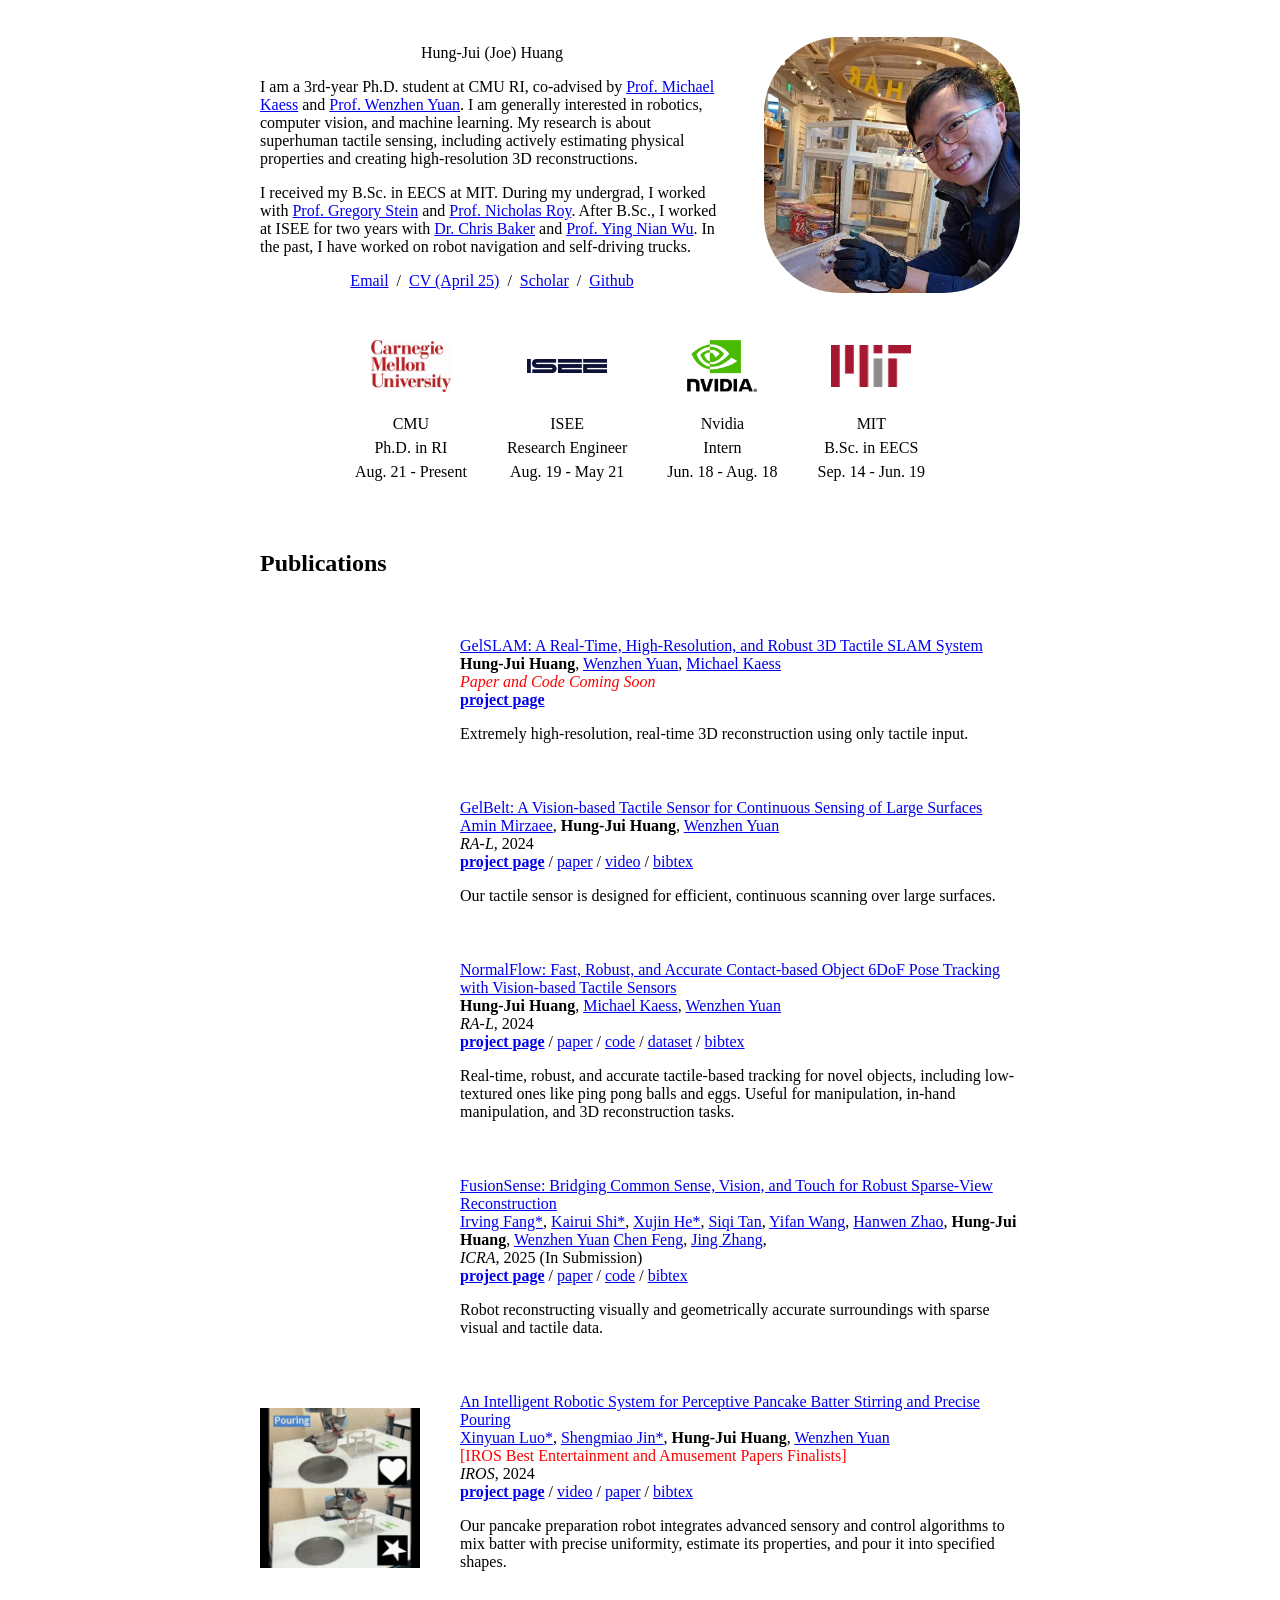
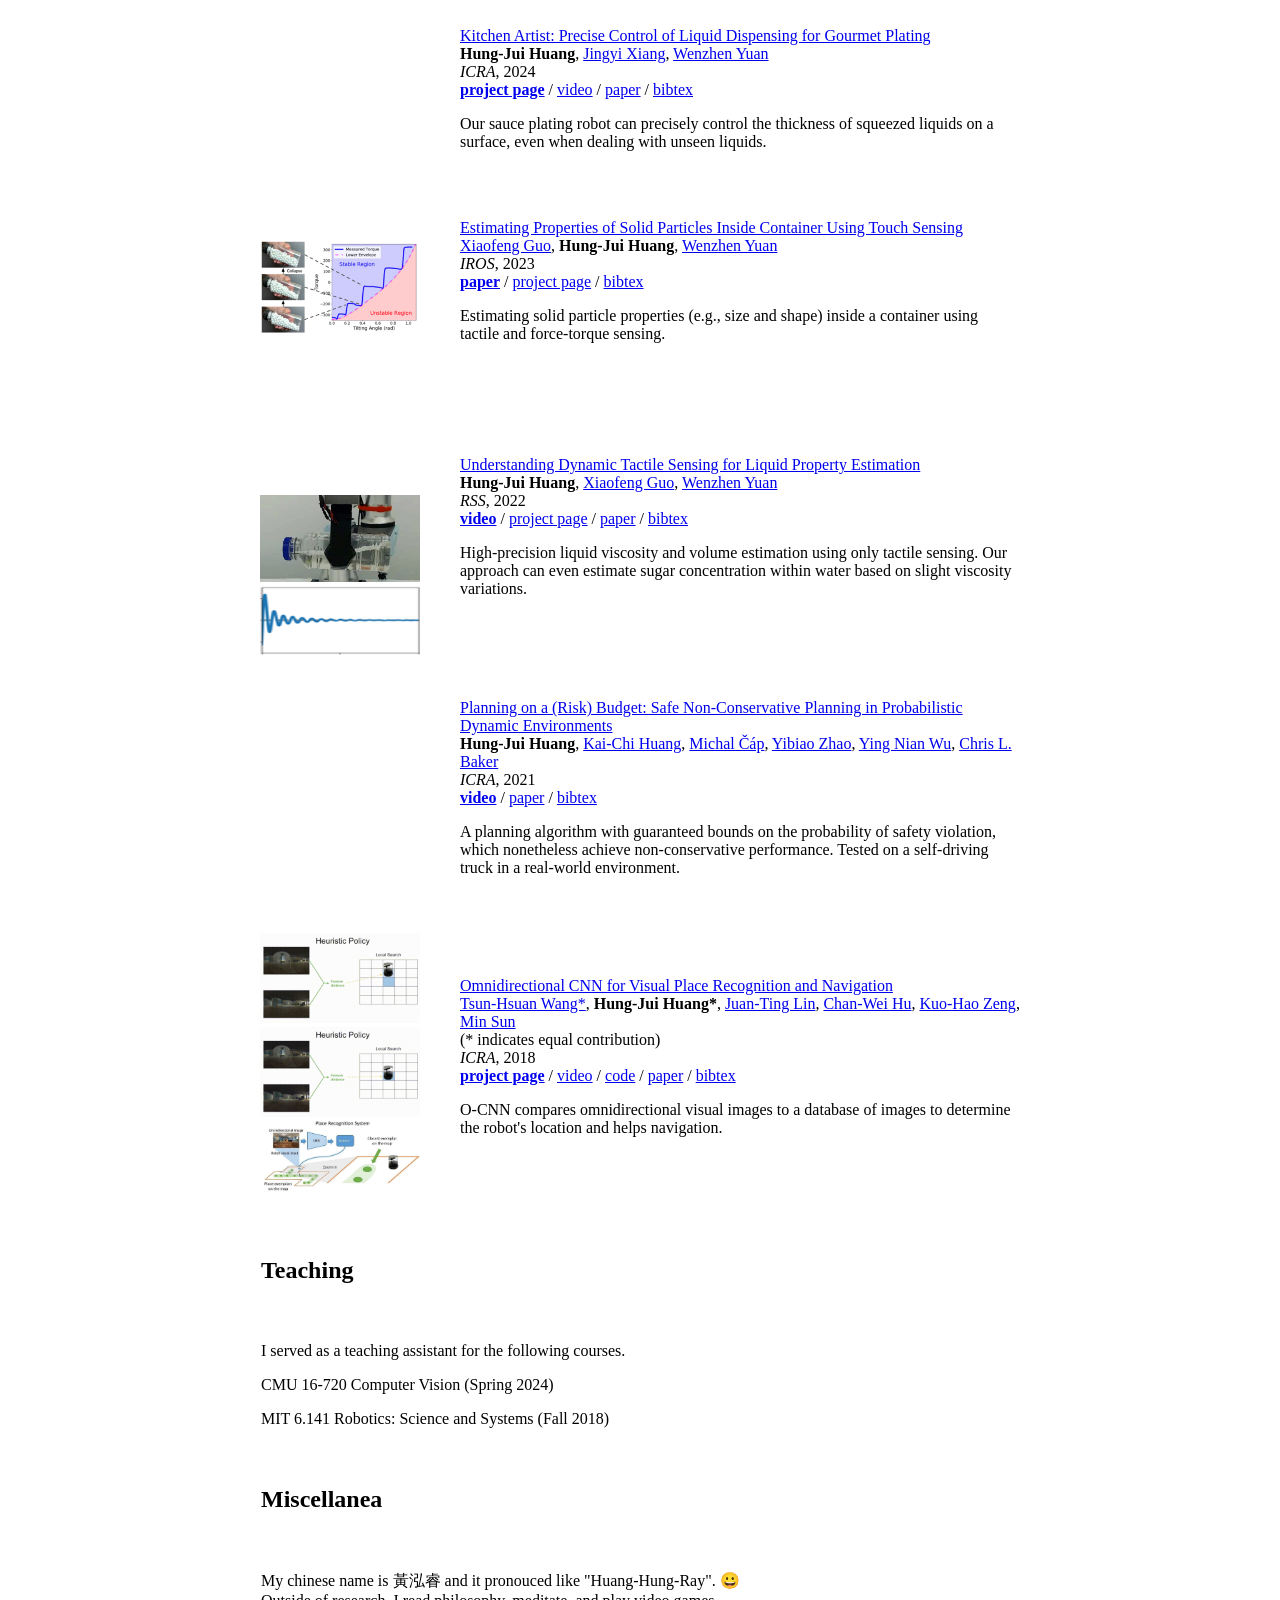
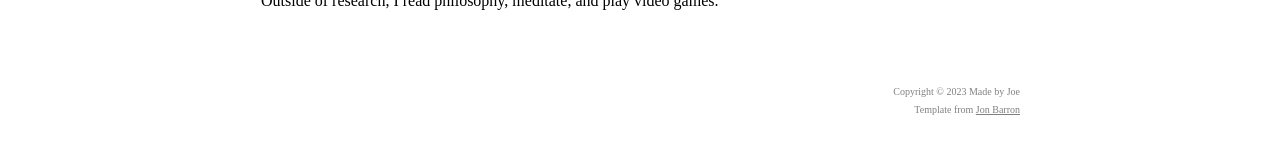
==== index.html @ ad7ec5c3 "GelSLAM added" ====
<!DOCTYPE HTML>
<html lang="en">
  <head>
    <meta http-equiv="Content-Type" content="text/html; charset=UTF-8">

    <title>Hung-Jui (Joe) Huang</title>

    <meta name="author" content="Hung-Jui (Joe) Huang">
    <meta name="viewport" content="width=device-width, initial-scale=1">
    <link rel="shortcut icon" href="images/favicon/favicon.ico" type="image/x-icon">
    <link rel="stylesheet" type="text/css" href="stylesheet.css">
    
  </head>
  <head>
    <meta charset="utf-8">
    <meta name="description" content="Joe Huang">
    <meta name="keywords" content="Hung-Jui Huang, Joe Huang, Hung-Jui (Joe) Huang">
    <meta name="viewport" content="width=device-width, initial-scale=1">
    <title>Hung-Jui (Joe) Huang</title>
  
    <!-- Global site tag (gtag.js) - Google Analytics -->
    <script async src="https://www.googletagmanager.com/gtag/js?id=G-PYVRSFMDRL"></script>
    <script>
      window.dataLayer = window.dataLayer || [];
  
      function gtag() {
        dataLayer.push(arguments);
      }
  
      gtag('js', new Date());
  
      gtag('config', 'G-PYVRSFMDRL');
    </script>
  
    <link rel="icon" href="./static/images/favicon.gif">
  </head>

  <body>
    <table style="width:100%;max-width:800px;border:0px;border-spacing:0px;border-collapse:separate;margin-right:auto;margin-left:auto;"><tbody>
      <tr style="padding:0px">
        <td style="padding:0px">
          <table style="width:100%;border:0px;border-spacing:0px;border-collapse:separate;margin-right:auto;margin-left:auto;"><tbody>
            <tr style="padding:0px">
              <td style="padding:2.5%;width:63%;vertical-align:middle">
                <p class="name" style="text-align: center;">
                  Hung-Jui (Joe) Huang
                </p>
                <p>
                  I am a 3rd-year Ph.D. student at CMU RI, co-advised by <a href="https://www.cs.cmu.edu/~kaess/">Prof. Michael Kaess</a> and <a href="https://siebelschool.illinois.edu/about/people/all-faculty/yuanwz">Prof. Wenzhen Yuan</a>.
                  I am generally interested in robotics, computer vision, and machine learning.
                  My research is about superhuman tactile sensing, including actively estimating physical properties and creating high-resolution 3D reconstructions.
                </p>
                <p>
                  I received my B.Sc. in EECS at MIT. During my undergrad, I worked with <a href="https://gjstein.com/">Prof. Gregory Stein</a> and <a href="https://aeroastro.mit.edu/people/nicholas-roy/">Prof. Nicholas Roy</a>.
                  After B.Sc., I worked at ISEE for two years with <a href="https://scholar.google.com/citations?user=bTdT7hAAAAAJ&hl=zh-TW&oi=ao">Dr. Chris Baker</a> and <a href="http://www.stat.ucla.edu/~ywu/">Prof. Ying Nian Wu</a>. In the past, I have worked on robot navigation and self-driving trucks.
                </p>
                <p style="text-align:center">
                  <a href="mailto:hungjuih@andrew.cmu.edu">Email</a> &nbsp;/&nbsp;
                  <a href="data/Hung_Jui_Huang_CV_2025.pdf">CV (April 25)</a> &nbsp;/&nbsp;
                  <a href="https://scholar.google.com/citations?user=EKqo2-kAAAAJ&hl=en&oi=ao">Scholar</a> &nbsp;/&nbsp;
                  <a href="https://github.com/joehjhuang/">Github</a>
                </p>
              </td>
              <td style="padding:2.5%;width:40%;max-width:40%">
                <a href="images/joe_profile.jpg">
                  <img style="width:100%;max-width:100%;object-fit: cover; border-radius: 30%;" alt="profile photo" src="images/joe_profile_cropped.jpeg" class="hoverZoomLink">
                </a>
              </td>
            </tr>
          </tbody></table>
          <div style="display: flex; justify-content: center; align-items: center; padding-top: 10px; padding-bottom: 10px">
            <div style="display: flex; flex-direction: column; align-items: center; margin: 0 20px;">
              <div style="height: 60px; display: flex; align-items: center;">
                <img src="images/cmu.jpg" alt="CMU" style="width: 80px;">
              </div>
              <p style="text-align: center; line-height: 1.5;">CMU<br>Ph.D. in RI<br>Aug. 21 - Present</p>
            </div>
            <div style="display: flex; flex-direction: column; align-items: center; margin: 0 20px;">
              <div style="height: 60px; display: flex; align-items: center;">
                <img src="images/isee.png" alt="ISEE" style="width: 80px;">
              </div>
              <p style="text-align: center; line-height: 1.5;">ISEE<br>Research Engineer<br>Aug. 19 - May 21</p>
            </div>
            <div style="display: flex; flex-direction: column; align-items: center; margin: 0 20px;">
              <div style="height: 60px; display: flex; align-items: center;">
                <img src="images/nvidia.png" alt="NVIDIA" style="width: 80px;">
              </div>
              <p style="text-align: center; line-height: 1.5;">Nvidia<br>Intern<br>Jun. 18 - Aug. 18</p>
            </div>
            <div style="display: flex; flex-direction: column; align-items: center; margin: 0 20px;">
              <div style="height: 60px; display: flex; align-items: center;">
                <img src="images/mit.png" alt="MIT" style="width: 80px;">
              </div>
              <p style="text-align: center; line-height: 1.5;">MIT<br>B.Sc. in EECS<br>Sep. 14 - Jun. 19</p>
            </div>
          </div>
          <table width="100%" align="center" border="0" cellspacing="0" cellpadding="20"><tbody>
            <tr>
              <td>
                <h2>Publications</h2>
              </td>
            </tr>
          </tbody></table>
          <table style="width:100%;border:0px;border-spacing:0px;border-collapse:separate;margin-right:auto;margin-left:auto;"><tbody>
        </td>
      </tr>

      <!-- gelslam -->
      <tr>
        <td style="padding:20px;width:25%;vertical-align:middle">
          <div class="one">
            <div class="two" id='gelslam_image'><video  width=100% height=100% muted autoplay loop>
            <source src="images/gelslam.mp4" type="video/mp4">
            Your browser does not support the video tag.
            </video></div>
          </div>
        </td>
        <td style="padding:20px;width:75%;vertical-align:middle">
          <a href="https://joehjhuang.github.io/gelslam/">
            <span class="papertitle">GelSLAM: A Real-Time, High-Resolution, and Robust 3D Tactile SLAM System</span>
          </a>
          <br>
          <strong>Hung-Jui Huang</strong>,
          <a href="https://siebelschool.illinois.edu/about/people/all-faculty/yuanwz">Wenzhen Yuan</a>,
          <a href="https://www.cs.cmu.edu/~kaess/">Michael Kaess</a>
          <br>
          <em style="color: red;">Paper and Code Coming Soon</em> &nbsp
          <br>
          <a href="https://joehjhuang.github.io/gelslam/"><b>project page</b></a>
          <p></p>
          <p>
            Extremely high-resolution, real-time 3D reconstruction using only tactile input.
          </p>
        </td>
      </tr>

      <!-- gelbelt -->
      <tr>
        <td style="padding:20px;width:25%;vertical-align:middle">
          <div class="one">
            <div class="two" id='gelbelt_image'><video  width=100% height=100% muted autoplay loop>
            <source src="images/gelbelt.mp4" type="video/mp4">
            Your browser does not support the video tag.
            </video></div>
          </div>
        </td>
        <td style="padding:20px;width:75%;vertical-align:middle">
          <a href="https://www.aminmirzaee.com/GelBelt/">
            <span class="papertitle">GelBelt: A Vision-based Tactile Sensor for Continuous Sensing of Large Surfaces</span>
          </a>
          <br>
          <a href="https://www.aminmirzaee.com/">Amin Mirzaee</a>,
          <strong>Hung-Jui Huang</strong>,
          <a href="https://siebelschool.illinois.edu/about/people/all-faculty/yuanwz">Wenzhen Yuan</a>
          <br>
          <em>RA-L</em>, 2024 &nbsp
          <br>
          <a href="https://www.aminmirzaee.com/GelBelt/"><b>project page</b></a>
          /
          <a href="https://arxiv.org/abs/2501.06263">paper</a>
          /
          <a href="https://www.youtube.com/watch?v=gzjGg-_At0I">video</a>
          /
          <a href="data/gelbelt.bib">bibtex</a>
          <p></p>
          <p>
            Our tactile sensor is designed for efficient, continuous scanning over large surfaces.
          </p>
        </td>
      </tr>

      <!-- normalflow -->
      <tr>
        <td style="padding:20px;width:25%;vertical-align:middle">
          <div class="one">
            <div class="two" id='normalflow_image'><video  width=100% height=100% muted autoplay loop>
            <source src="images/normalflow.mp4" type="video/mp4">
            Your browser does not support the video tag.
            </video></div>
          </div>
        </td>
        <td style="padding:20px;width:75%;vertical-align:middle">
          <a href="https://joehjhuang.github.io/normalflow/">
            <span class="papertitle">NormalFlow: Fast, Robust, and Accurate Contact-based Object 6DoF Pose Tracking with Vision-based Tactile Sensors</span>
          </a>
          <br>
          <strong>Hung-Jui Huang</strong>,
          <a href="https://www.cs.cmu.edu/~kaess/">Michael Kaess</a>,
          <a href="https://siebelschool.illinois.edu/about/people/all-faculty/yuanwz">Wenzhen Yuan</a>
          <br>
          <em>RA-L</em>, 2024 &nbsp
          <br>
          <a href="https://joehjhuang.github.io/normalflow/"><b>project page</b></a>
          /
          <a href="https://ieeexplore.ieee.org/document/10766628">paper</a>
          /
          <a href="https://github.com/rpl-cmu/normalflow">code</a>
          /
          <a href="https://huggingface.co/datasets/joehjhuang/TactileTracking">dataset</a>
          /
          <a href="data/normalflow.bib">bibtex</a>
          <p></p>
          <p>
            Real-time, robust, and accurate tactile-based tracking for novel objects, including low-textured ones like ping pong balls and eggs.
            Useful for manipulation, in-hand manipulation, and 3D reconstruction tasks.
          </p>
        </td>
      </tr>

      <!-- FusionSense -->
      <tr>
        <td style="padding:20px;width:25%;vertical-align:middle">
          <div class="one">
            <div class="two" id='fusionsense_image'><video  width=100% height=100% muted autoplay loop>
            <source src="images/fusionsense.mp4" type="video/mp4">
            Your browser does not support the video tag.
            </video></div>
          </div>
        </td>
        <td style="padding:20px;width:75%;vertical-align:middle">
          <a href="https://ai4ce.github.io/FusionSense/">
            <span class="papertitle">FusionSense: Bridging Common Sense, Vision, and Touch for Robust Sparse-View Reconstruction</span>
          </a>
          <br>
          <a href="https://irvingf7.github.io/">Irving Fang*</a>,
          <a href="https://kairui-shi.github.io/">Kairui Shi*</a>,
          <a href="https://www.linkedin.com/in/kim-he-064a36258/">Xujin He*</a>,
          <a href="https://kevintsq.github.io/">Siqi Tan</a>,
          <a href="https://ai4ce.github.io/FusionSense/">Yifan Wang</a>,
          <a href="https://www.linkedin.com/in/hanwen-zhao-2523a4104/">Hanwen Zhao</a>,
          <strong>Hung-Jui Huang</strong>,
          <a href="https://siebelschool.illinois.edu/about/people/all-faculty/yuanwz">Wenzhen Yuan</a>
          <a href="https://scholar.google.com/citations?user=YeG8ZM0AAAAJ">Chen Feng</a>,
          <a href="https://jingz6676.github.io/">Jing Zhang</a>,
          <br>
          <em>ICRA</em>, 2025 (In Submission)
          <br>
          <a href="https://ai4ce.github.io/FusionSense/"><b>project page</b></a>
          /
          <a href="https://arxiv.org/abs/2410.08282">paper</a>
          /
          <a href="https://github.com/ai4ce/FusionSense">code</a>
          /
          <a href="data/fusionsense.bib">bibtex</a>
          <p></p>
          <p>
            Robot reconstructing visually and geometrically accurate surroundings with sparse visual and tactile data.
          </p>
        </td>
      </tr>

      <!-- pouring -->
      <tr>
        <td style="padding:20px;width:25%;vertical-align:middle">
          <div class="one">
            <img src='images/pouring.gif' width="160">
          </div>
        </td>
        <td style="padding:20px;width:75%;vertical-align:middle">
          <a href="https://luoxinyuan.github.io/pancake/">
            <span class="papertitle">An Intelligent Robotic System for Perceptive Pancake Batter Stirring and Precise Pouring</span>
          </a>
          <br>
          <a href="https://luoxinyuan.github.io/">Xinyuan Luo*</a>,
          <a href="https://leumasnij.github.io/">Shengmiao Jin*</a>,
          <strong>Hung-Jui Huang</strong>,
          <a href="https://siebelschool.illinois.edu/about/people/all-faculty/yuanwz">Wenzhen Yuan</a>
          <br>
          <span style="color: red;">[IROS Best Entertainment and Amusement Papers Finalists]</span>
          <br>
          <em>IROS</em>, 2024
          <br>
          <a href="https://luoxinyuan.github.io/pancake/"><b>project page</b></a>
          /
          <a href="https://www.youtube.com/watch?v=-295mNAnFLk">video</a>
          /
          <a href="https://www.arxiv.org/abs/2407.01755">paper</a>
          /
          <a href="data/pouring.bib">bibtex</a>
          <p></p>
          <p>
            Our pancake preparation robot integrates advanced sensory and control algorithms to mix batter with precise uniformity, estimate its properties, and pour it into specified shapes.
          </p>
        </td>
      </tr>

      <!-- kitchen artist -->
      <tr>
        <td style="padding:20px;width:25%;vertical-align:middle">
          <div class="one">
            <div class="two" id='kitchen_artist_image'><video  width=100% height=100% muted autoplay loop>
            <source src="images/kitchen_artist.mp4" type="video/mp4">
            Your browser does not support the video tag.
            </video></div>
          </div>
        </td>
        <td style="padding:20px;width:75%;vertical-align:middle">
          <a href="https://robo-touch.github.io/kitchen-artist/">
            <span class="papertitle">Kitchen Artist: Precise Control of Liquid Dispensing for Gourmet Plating</span>
          </a>
          <br>
          <strong>Hung-Jui Huang</strong>,
          <a href="https://jingyi-xiang.github.io/">Jingyi Xiang</a>,
          <a href="https://siebelschool.illinois.edu/about/people/all-faculty/yuanwz">Wenzhen Yuan</a>
          <br>
          <em>ICRA</em>, 2024 &nbsp
          <br>
          <a href="https://robo-touch.github.io/kitchen-artist/"><b>project page</b></a>
          /
          <a href="https://youtu.be/hZlQyrqnMsI">video</a>
          /
          <a href="https://arxiv.org/abs/2311.12185">paper</a>
          /
          <a href="data/kitchen_artist.bib">bibtex</a>
          <p></p>
          <p>
            Our sauce plating robot can precisely control the thickness of squeezed liquids on a surface, even when dealing with unseen liquids.
          </p>
        </td>
      </tr>

      <!-- Solid Estimation -->
      <tr onmouseout="solid_estimation_stop()" onmouseover="solid_estimation_start()">
        <td style="padding:20px;width:25%;vertical-align:middle">
          <div class="one"><img src='images/solid_estimation.png' width="160"></div>
        </td>
        <td style="padding:20px;width:75%;vertical-align:middle">
          <a href="https://sites.google.com/view/content-property-tactile">
            <span class="papertitle">Estimating Properties of Solid Particles Inside Container Using Touch Sensing</span>
          </a>
          <br>
          <a href="https://xiaofeng-guo.github.io/">Xiaofeng Guo</a>,
          <strong>Hung-Jui Huang</strong>,
          <a href="https://siebelschool.illinois.edu/about/people/all-faculty/yuanwz">Wenzhen Yuan</a>
          <br>
          <em>IROS</em>, 2023 &nbsp
          <br>
          <a href="https://arxiv.org/abs/2307.15646"><b>paper</b></a>
          /
          <a href="https://sites.google.com/view/content-property-tactile">project page</a>
          /
          <a href="data/solid_estimation.bib">bibtex</a>
          <p></p>
          <p>
          Estimating solid particle properties (e.g., size and shape) inside a container using tactile and force-torque sensing.
          </p>
        </td>
      </tr>

      <!-- Liquid Estimation -->
      <tr>
        <td style="padding:20px;width:25%;vertical-align:top">
          <div class="one">
            <div class="two" id='liquid_estimation_image'>
              <video  width=100% muted autoplay loop>
              <source src="images/liquid_estimation.mp4" type="video/mp4">
              Your browser does not support the video tag.
              </video>
            </div>
            <img src='images/liquid_estimation_dyn.jpg' width="160">
            <img src='images/liquid_estimation_static.png' width="160">
          </div>
        </td>
        <td style="padding:20px;width:75%;vertical-align:middle">
          <a href="https://publish.illinois.edu/robotouch/understanding-dynamic-tactile-sensing-for-liquid-property-estimation/">
            <span class="papertitle">Understanding Dynamic Tactile Sensing for Liquid Property Estimation</span>
          </a>
          <br>
          <strong>Hung-Jui Huang</strong>,
          <a href="https://xiaofeng-guo.github.io/">Xiaofeng Guo</a>,
          <a href="https://siebelschool.illinois.edu/about/people/all-faculty/yuanwz">Wenzhen Yuan</a>
          <br>
          <em>RSS</em>, 2022 &nbsp
          <br>
          <a href="https://www.youtube.com/watch?v=g3nfIOHTFAg"><b>video</b></a>
          /
          <a href="https://publish.illinois.edu/robotouch/understanding-dynamic-tactile-sensing-for-liquid-property-estimation/">project page</a>
          /
          <a href="https://www.roboticsproceedings.org/rss18/p072.pdf">paper</a>
          /
          <a href="data/liquid_estimation.bib">bibtex</a>
          <p></p>
          <p>
          High-precision liquid viscosity and volume estimation using only tactile sensing.
          Our approach can even estimate sugar concentration within water based on slight viscosity variations.
          </p>
        </td>
      </tr>

      <!-- Risk Budget -->
      <tr>
        <td style="padding:20px;width:25%;vertical-align:middle">
          <div class="one">
            <div class="two" id='risk_budget_image'><video  width=100% height=100% muted autoplay loop>
            <source src="images/risk_budget.mp4" type="video/mp4">
            Your browser does not support the video tag.
            </video></div>
          </div>
        </td>
        <td style="padding:20px;width:75%;vertical-align:middle">
          <a href="https://ieeexplore.ieee.org/stamp/stamp.jsp?arnumber=9561745">
            <span class="papertitle">Planning on a (Risk) Budget: Safe Non-Conservative Planning in Probabilistic Dynamic Environments</span>
          </a>
          <br>
          <strong>Hung-Jui Huang</strong>,
          <a href="https://www.linkedin.com/in/kai-chi-huang-a94351161">Kai-Chi Huang</a>,
          <a href="https://michalcap.net/">Michal Čáp</a>,
          <a href="https://scholar.google.com/citations?user=GZbguukAAAAJ&hl=en">Yibiao Zhao</a>,
          <a href="http://www.stat.ucla.edu/~ywu/">Ying Nian Wu</a>,
          <a href="https://scholar.google.com/citations?user=bTdT7hAAAAAJ&hl=zh-TW&oi=ao">Chris L. Baker</a>
          <br>
          <em>ICRA</em>, 2021 &nbsp
          <br>
          <a href="https://www.youtube.com/watch?v=697L1eLL9iw"><b>video</b></a>
          /
          <a href="https://ieeexplore.ieee.org/stamp/stamp.jsp?arnumber=9561745">paper</a>
          /
          <a href="data/risk_budget.bib">bibtex</a>
          <p></p>
          <p>
          A planning algorithm with guaranteed bounds on the probability of safety violation, which nonetheless achieve non-conservative performance.
          Tested on a self-driving truck in a real-world environment.
          </p>
        </td>
      </tr>

      <!-- Omnidirectional CNN -->
      <tr>
        <td style="padding:20px;width:25%;vertical-align:top">
          <div class="one">
            <div class="two" id='omni_cnn_image'>
              <img src='images/omni_cnn.gif' width="100%">
            </div>
            <img src='images/omni_cnn.png' width="160">
            <img src='images/omni_cnn_explain.png' width="160">
          </div>
        </td>
        <td style="padding:20px;width:75%;vertical-align:middle">
          <a href="https://aliensunmin.github.io/project/omni-cnn/">
            <span class="papertitle">Omnidirectional CNN for Visual Place Recognition and Navigation</span>
          </a>
          <br>
          <a href="https://zswang666.github.io/">Tsun-Hsuan Wang*</a>,
          <strong>Hung-Jui Huang*</strong>,
          <a href="https://scholar.google.com/citations?user=2SmmWtQAAAAJ&hl=en">Juan-Ting Lin</a>,
          <a href="https://huchanwei123.github.io/">Chan-Wei Hu</a>,
          <a href="https://kuohaozeng.github.io/">Kuo-Hao Zeng</a>,
          <a href="https://aliensunmin.github.io/">Min Sun</a>
          <br>
          (* indicates equal contribution)
          <br>
          <em>ICRA</em>, 2018 &nbsp
          <br>
          <a href="https://aliensunmin.github.io/project/omni-cnn/"><b>project page</b></a>
          /
          <a href="https://www.youtube.com/watch?v=8TST6E7M5Ao">video</a>
          /
          <a href="https://github.com/zswang666/Omni-CNN">code</a>
          /
          <a href="https://ieeexplore.ieee.org/document/8463173">paper</a>
          /
          <a href="data/ocnn.bib">bibtex</a>
          <p></p>
          <p>
          O-CNN compares omnidirectional visual images to a database of images to determine the robot's location and helps navigation.
          </p>
        </td>
      </tr>

      <table width="100%" align="center" border="0" cellspacing="0" style="padding: 20px 20px;"><tbody>
        <tr>
          <td>
            <h2>Teaching</h2>
          </td>
        </tr>
      </tbody></table>
      <table width="100%" align="center" border="0" cellspacing="0" style="padding: 0px 20px;"><tbody>
        <tr>
          <td>
            <p>I served as a teaching assistant for the following courses.</p>
            <p>CMU 16-720 Computer Vision (Spring 2024)</p>
            <p>MIT 6.141 Robotics: Science and Systems (Fall 2018)</p>
          </td>
        </tr>
      </tbody></table>
      
      <table width="100%" align="center" border="0" cellspacing="0" style="padding: 20px 20px;"><tbody>
        <tr>
          <td>
            <h2>Miscellanea</h2>
          </td>
        </tr>
      </tbody></table>
      <table width="100%" align="center" border="0" cellspacing="0" style="padding: 0px 20px;"><tbody>
        <tr>
          <td>
            <p>My chinese name is 黃泓睿 and it pronouced like "Huang-Hung-Ray". &#x1F600;<br>
               Outside of research, I read philosophy, meditate, and play video games.</p>
          </td>
        </tr>
      </tbody></table>
      <!-- Acknowledgment for template -->
      <table width="100%" align="center" border="0" cellspacing="0" cellpadding="20">
          <tr>
            <td>
              <br>
              <p align="right" style="color: gray">
                <font size="1.5">
                  Copyright &copy; 2023 Made by Joe<br>
                  Template from <a href="http://www.cs.berkeley.edu/~barron/" style="color: gray"><font size="1.5">Jon Barron</font></a>
                </font>
              </p>
            </td>
          </tr>
      </table>


    </table>
  </body>
</html>
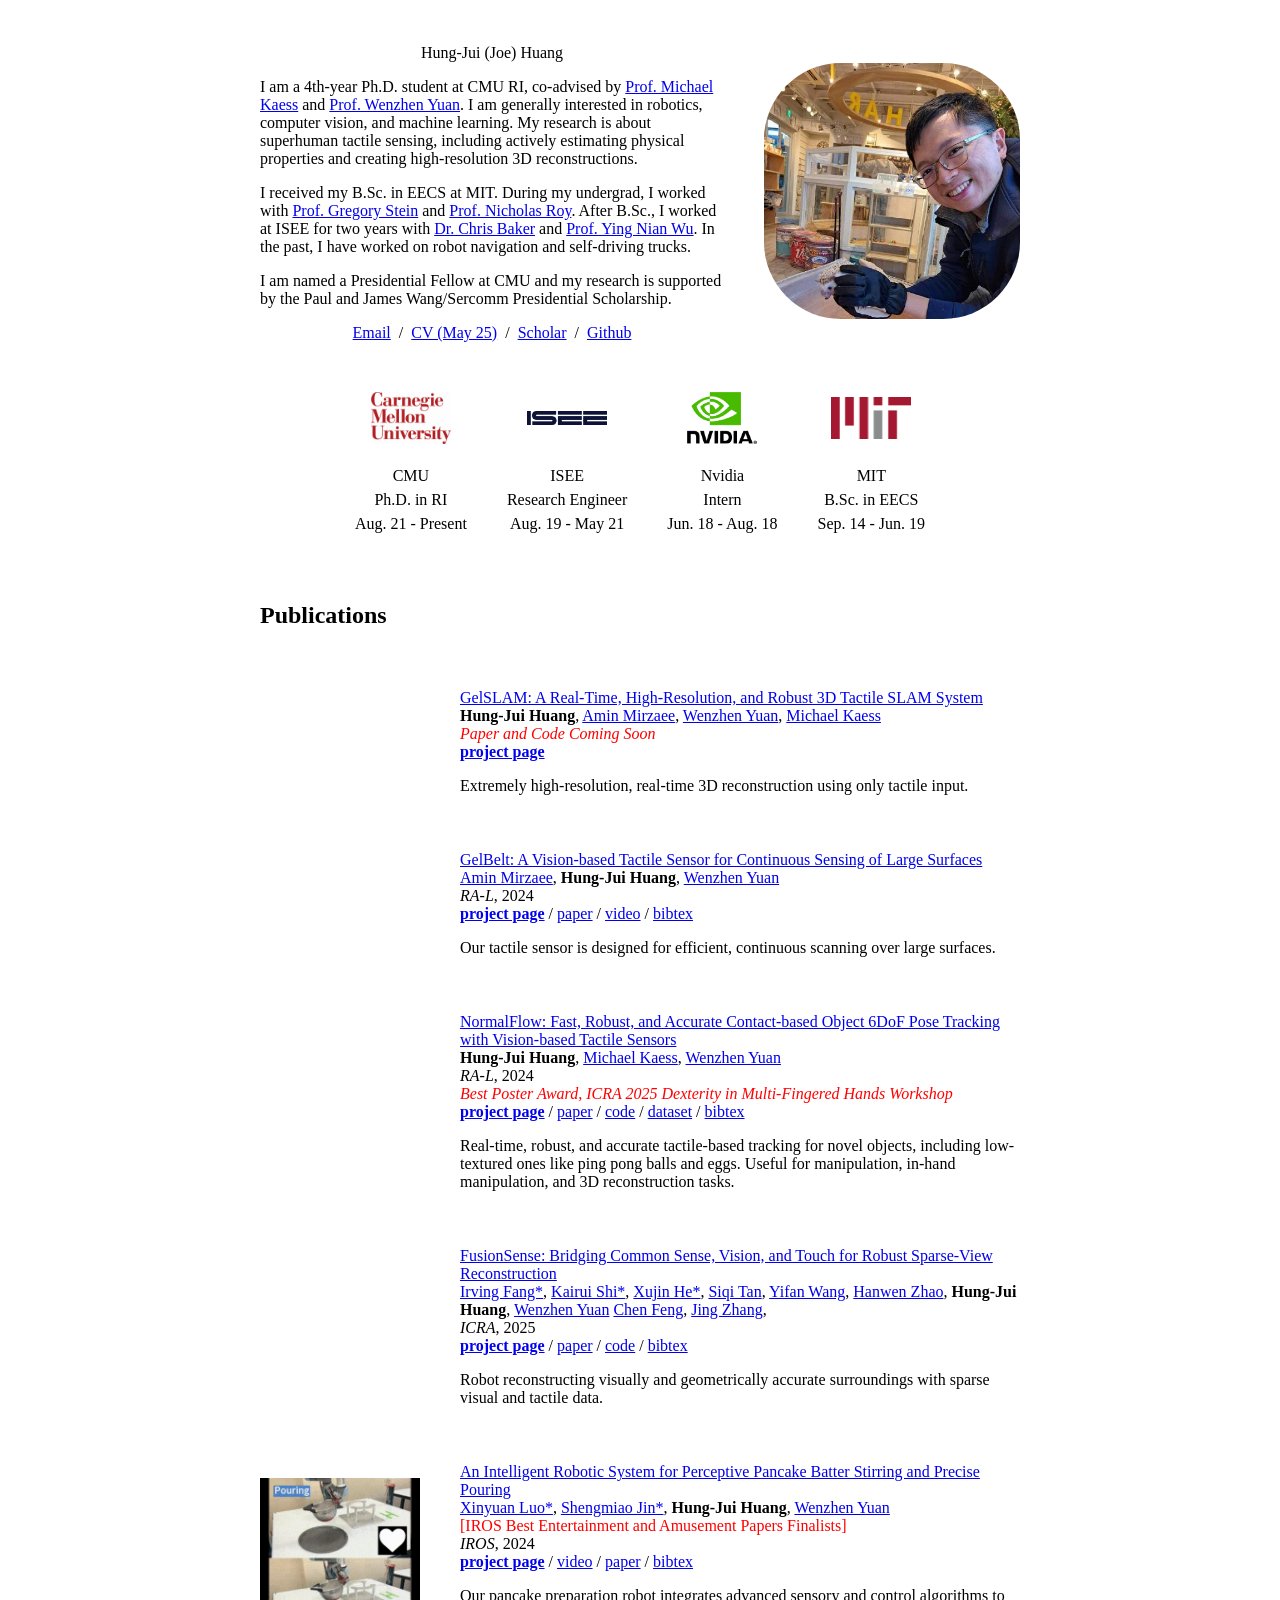
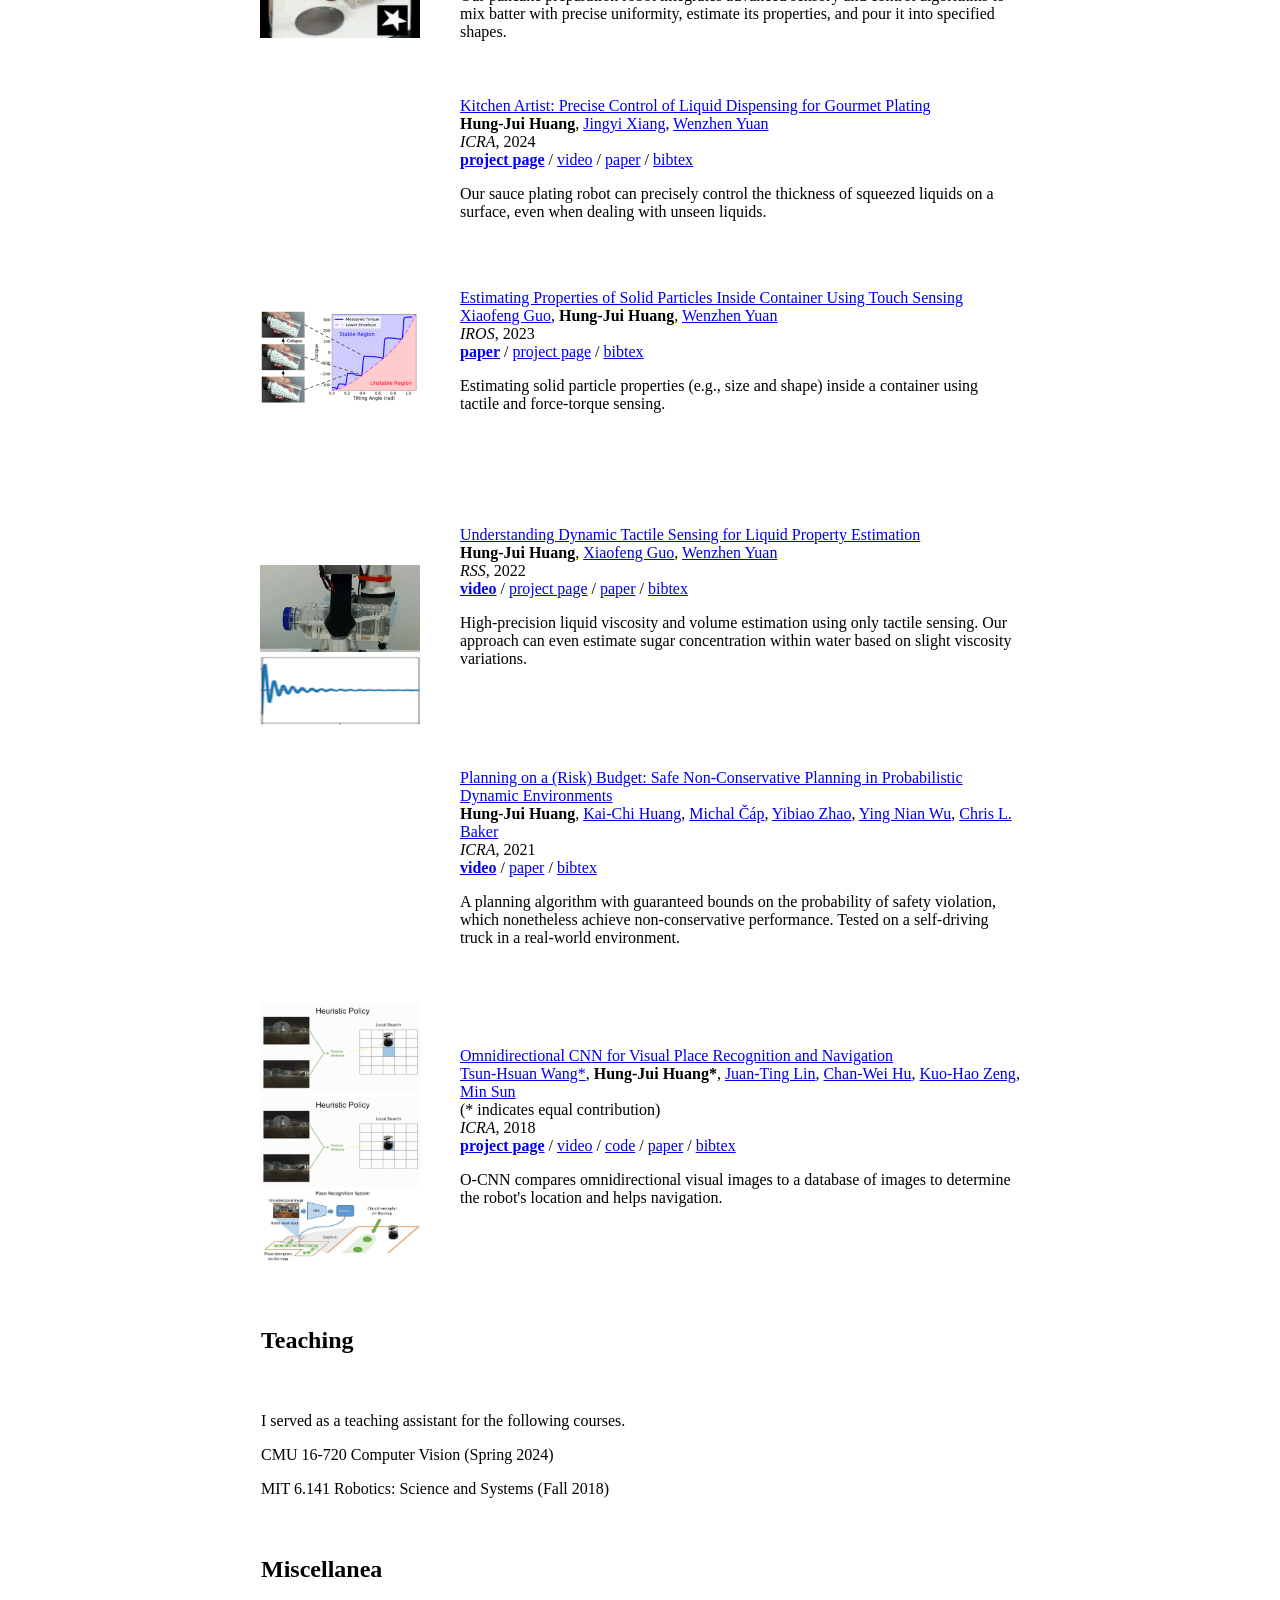
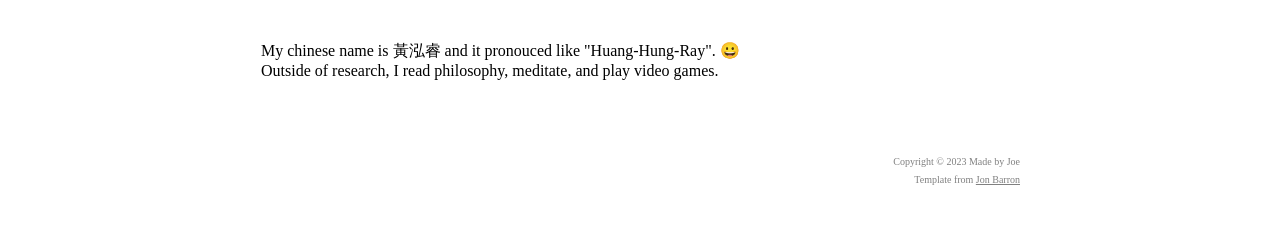
==== commit 3d832c7d: "Add Fellowship information" ====
--- a/index.html
+++ b/index.html
@@ -46,7 +46,7 @@
                   Hung-Jui (Joe) Huang
                 </p>
                 <p>
-                  I am a 3rd-year Ph.D. student at CMU RI, co-advised by <a href="https://www.cs.cmu.edu/~kaess/">Prof. Michael Kaess</a> and <a href="https://siebelschool.illinois.edu/about/people/all-faculty/yuanwz">Prof. Wenzhen Yuan</a>.
+                  I am a 4th-year Ph.D. student at CMU RI, co-advised by <a href="https://www.cs.cmu.edu/~kaess/">Prof. Michael Kaess</a> and <a href="https://siebelschool.illinois.edu/about/people/all-faculty/yuanwz">Prof. Wenzhen Yuan</a>.
                   I am generally interested in robotics, computer vision, and machine learning.
                   My research is about superhuman tactile sensing, including actively estimating physical properties and creating high-resolution 3D reconstructions.
                 </p>
@@ -54,9 +54,12 @@
                   I received my B.Sc. in EECS at MIT. During my undergrad, I worked with <a href="https://gjstein.com/">Prof. Gregory Stein</a> and <a href="https://aeroastro.mit.edu/people/nicholas-roy/">Prof. Nicholas Roy</a>.
                   After B.Sc., I worked at ISEE for two years with <a href="https://scholar.google.com/citations?user=bTdT7hAAAAAJ&hl=zh-TW&oi=ao">Dr. Chris Baker</a> and <a href="http://www.stat.ucla.edu/~ywu/">Prof. Ying Nian Wu</a>. In the past, I have worked on robot navigation and self-driving trucks.
                 </p>
+                <p>
+                  I am named a Presidential Fellow at CMU and my research is supported by the Paul and James Wang/Sercomm Presidential Scholarship.
+                </p>
                 <p style="text-align:center">
                   <a href="mailto:hungjuih@andrew.cmu.edu">Email</a> &nbsp;/&nbsp;
-                  <a href="data/Hung_Jui_Huang_CV_2025.pdf">CV (April 25)</a> &nbsp;/&nbsp;
+                  <a href="data/Hung_Jui_Huang_CV_2025.pdf">CV (May 25)</a> &nbsp;/&nbsp;
                   <a href="https://scholar.google.com/citations?user=EKqo2-kAAAAJ&hl=en&oi=ao">Scholar</a> &nbsp;/&nbsp;
                   <a href="https://github.com/joehjhuang/">Github</a>
                 </p>
@@ -121,6 +124,7 @@
           </a>
           <br>
           <strong>Hung-Jui Huang</strong>,
+          <a href="https://www.aminmirzaee.com/">Amin Mirzaee</a>,
           <a href="https://siebelschool.illinois.edu/about/people/all-faculty/yuanwz">Wenzhen Yuan</a>,
           <a href="https://www.cs.cmu.edu/~kaess/">Michael Kaess</a>
           <br>
@@ -189,6 +193,8 @@
           <a href="https://siebelschool.illinois.edu/about/people/all-faculty/yuanwz">Wenzhen Yuan</a>
           <br>
           <em>RA-L</em>, 2024 &nbsp
+          <br>
+          <em style="color: red;">Best Poster Award, ICRA 2025 Dexterity in Multi-Fingered Hands Workshop</em> &nbsp
           <br>
           <a href="https://joehjhuang.github.io/normalflow/"><b>project page</b></a>
           /
@@ -233,7 +239,7 @@
           <a href="https://scholar.google.com/citations?user=YeG8ZM0AAAAJ">Chen Feng</a>,
           <a href="https://jingz6676.github.io/">Jing Zhang</a>,
           <br>
-          <em>ICRA</em>, 2025 (In Submission)
+          <em>ICRA</em>, 2025
           <br>
           <a href="https://ai4ce.github.io/FusionSense/"><b>project page</b></a>
           /
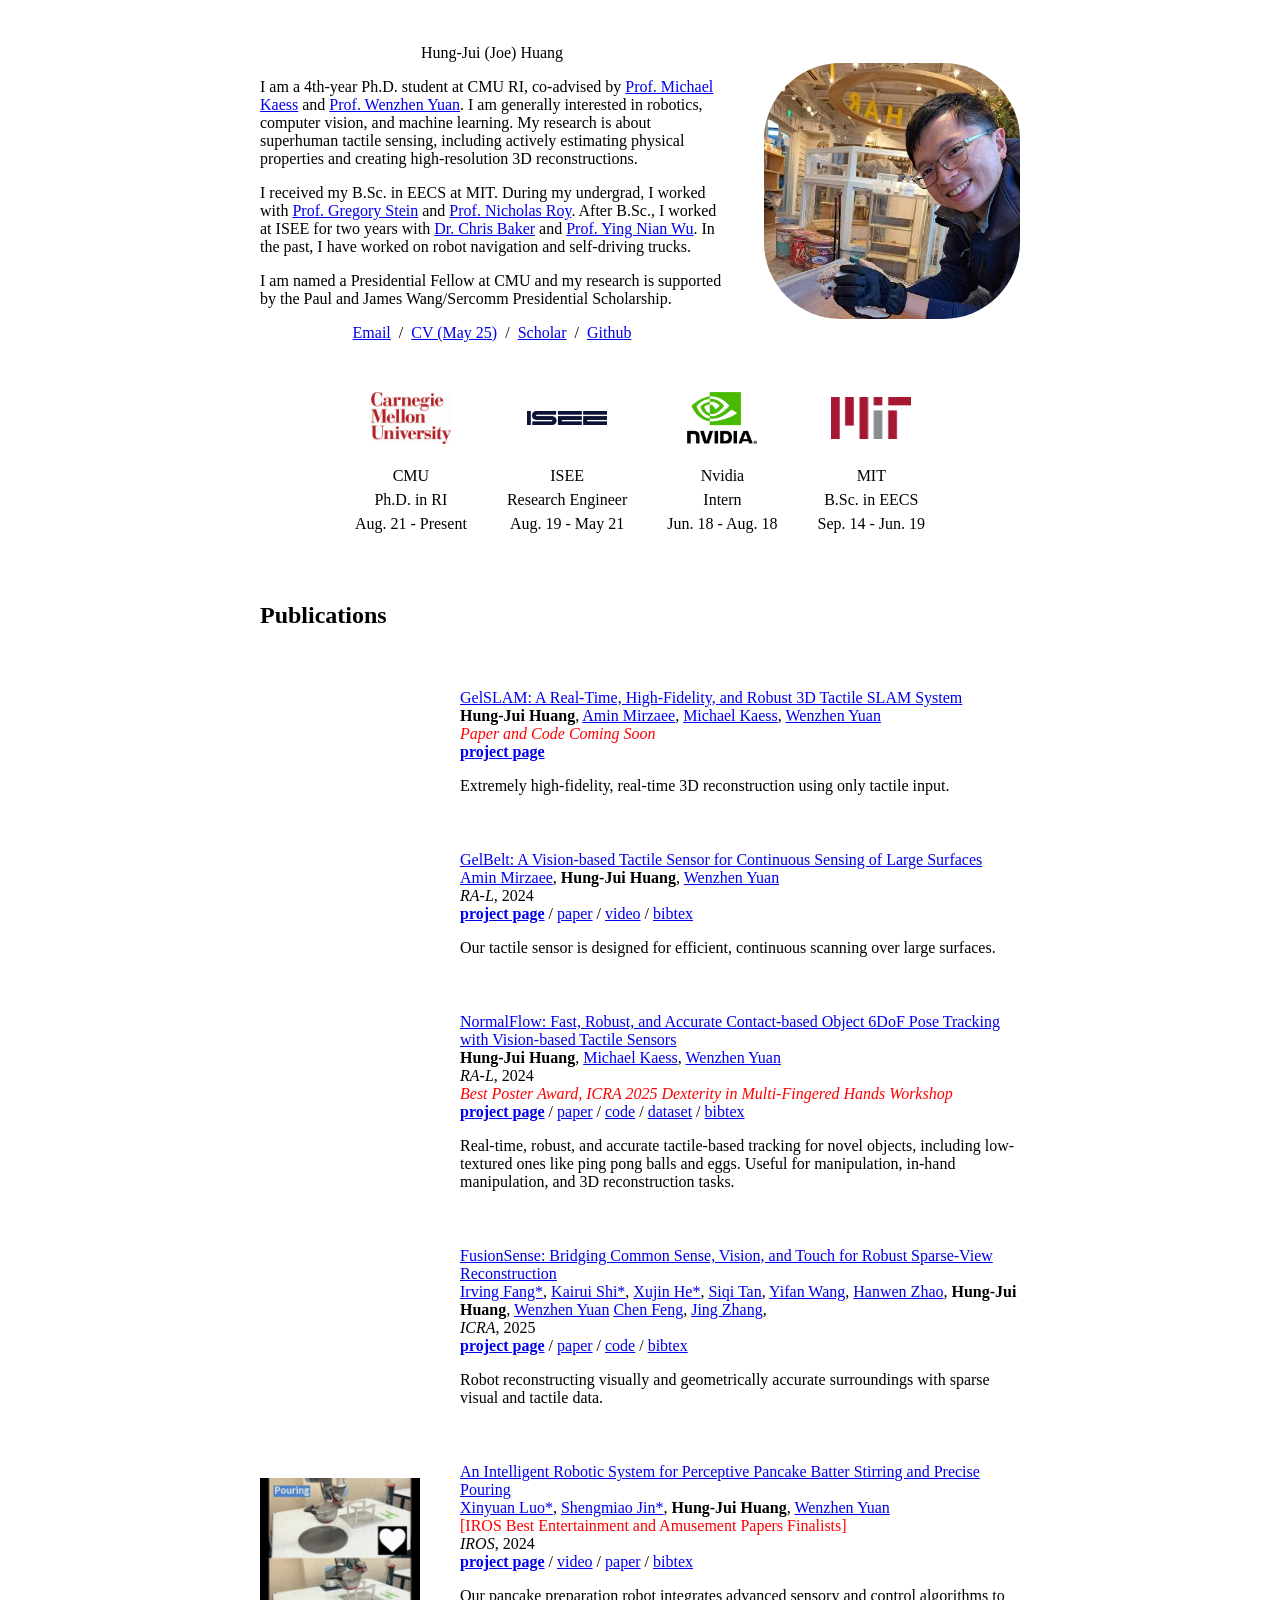
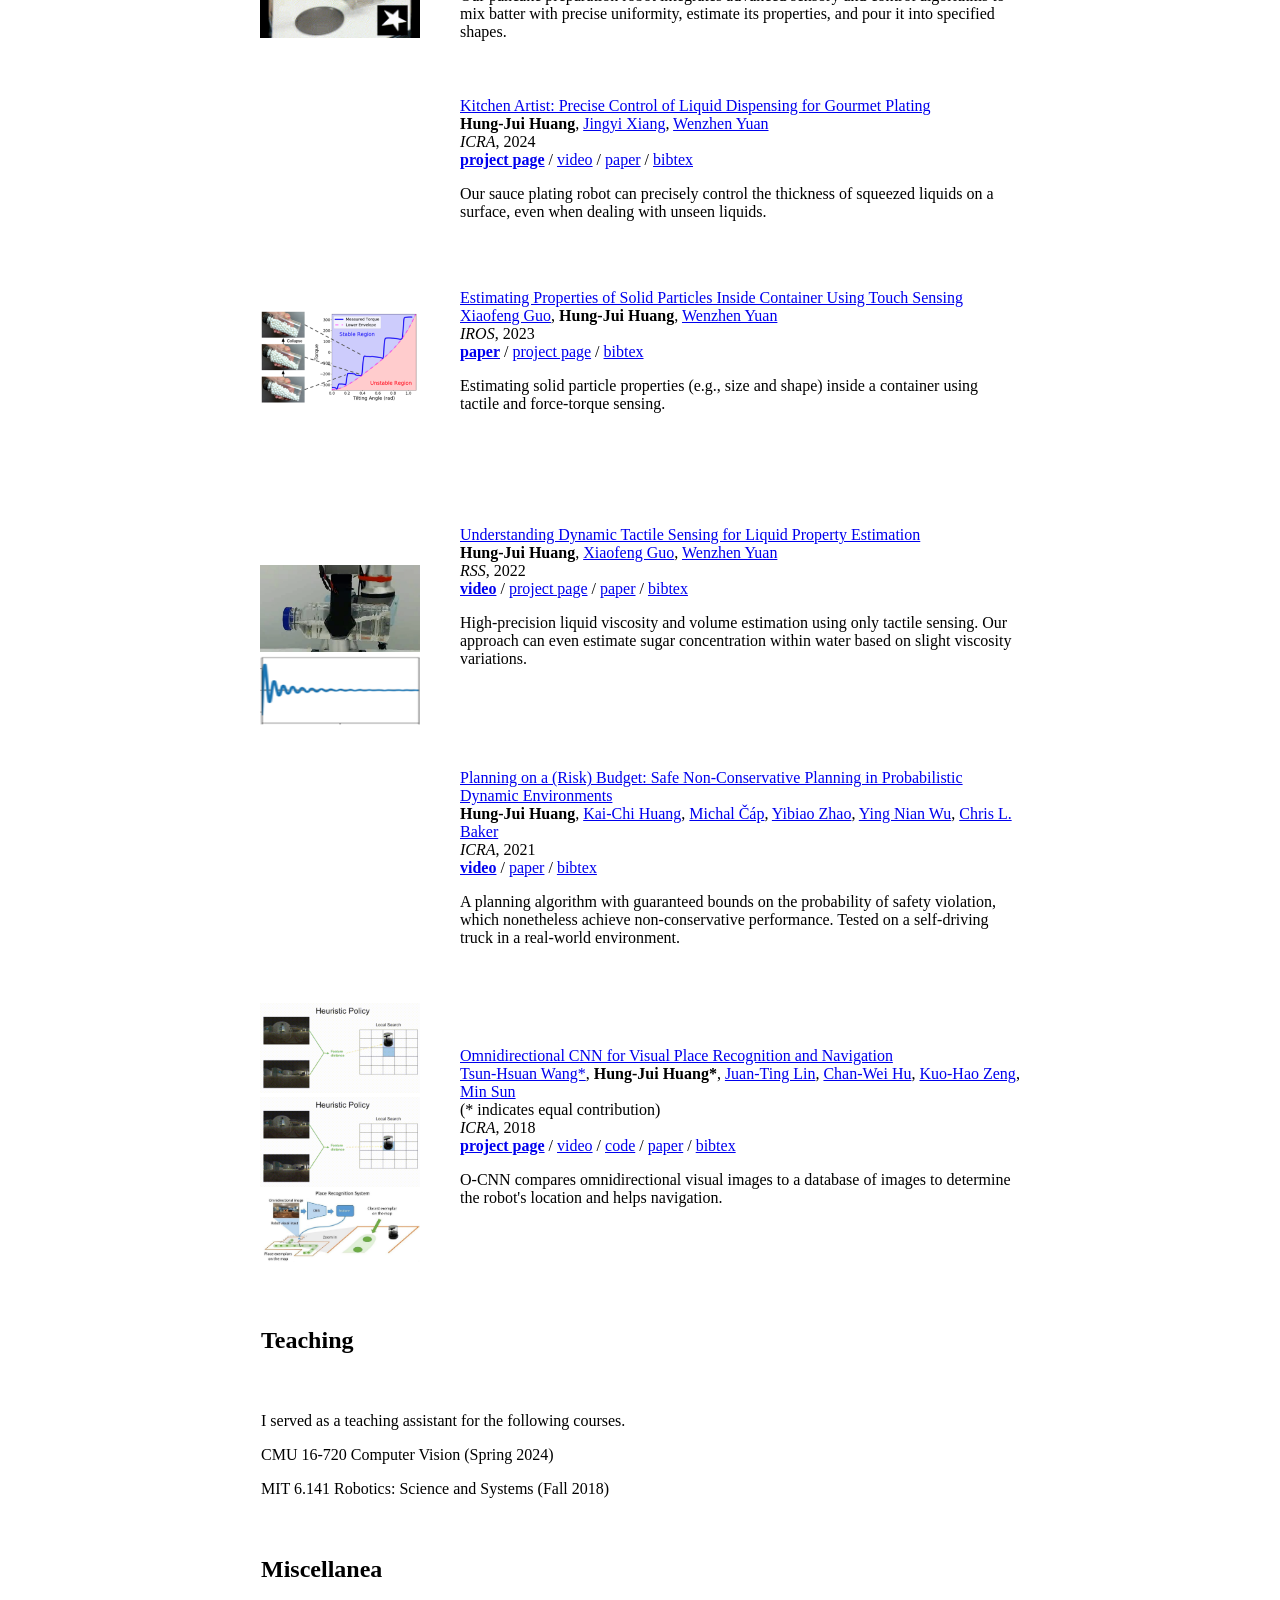
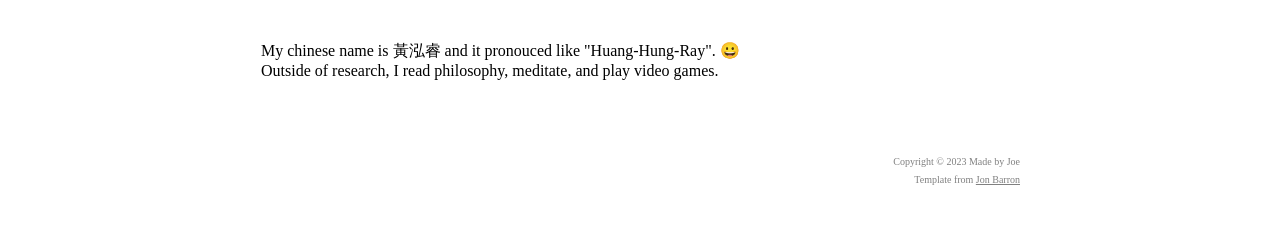
==== commit f47ba750: "Update the GelSLAM website" ====
--- a/index.html
+++ b/index.html
@@ -120,20 +120,20 @@
         </td>
         <td style="padding:20px;width:75%;vertical-align:middle">
           <a href="https://joehjhuang.github.io/gelslam/">
-            <span class="papertitle">GelSLAM: A Real-Time, High-Resolution, and Robust 3D Tactile SLAM System</span>
+            <span class="papertitle">GelSLAM: A Real-Time, High-Fidelity, and Robust 3D Tactile SLAM System</span>
           </a>
           <br>
           <strong>Hung-Jui Huang</strong>,
           <a href="https://www.aminmirzaee.com/">Amin Mirzaee</a>,
-          <a href="https://siebelschool.illinois.edu/about/people/all-faculty/yuanwz">Wenzhen Yuan</a>,
-          <a href="https://www.cs.cmu.edu/~kaess/">Michael Kaess</a>
+          <a href="https://www.cs.cmu.edu/~kaess/">Michael Kaess</a>,
+          <a href="https://siebelschool.illinois.edu/about/people/all-faculty/yuanwz">Wenzhen Yuan</a>
           <br>
           <em style="color: red;">Paper and Code Coming Soon</em> &nbsp
           <br>
           <a href="https://joehjhuang.github.io/gelslam/"><b>project page</b></a>
           <p></p>
           <p>
-            Extremely high-resolution, real-time 3D reconstruction using only tactile input.
+            Extremely high-fidelity, real-time 3D reconstruction using only tactile input.
           </p>
         </td>
       </tr>
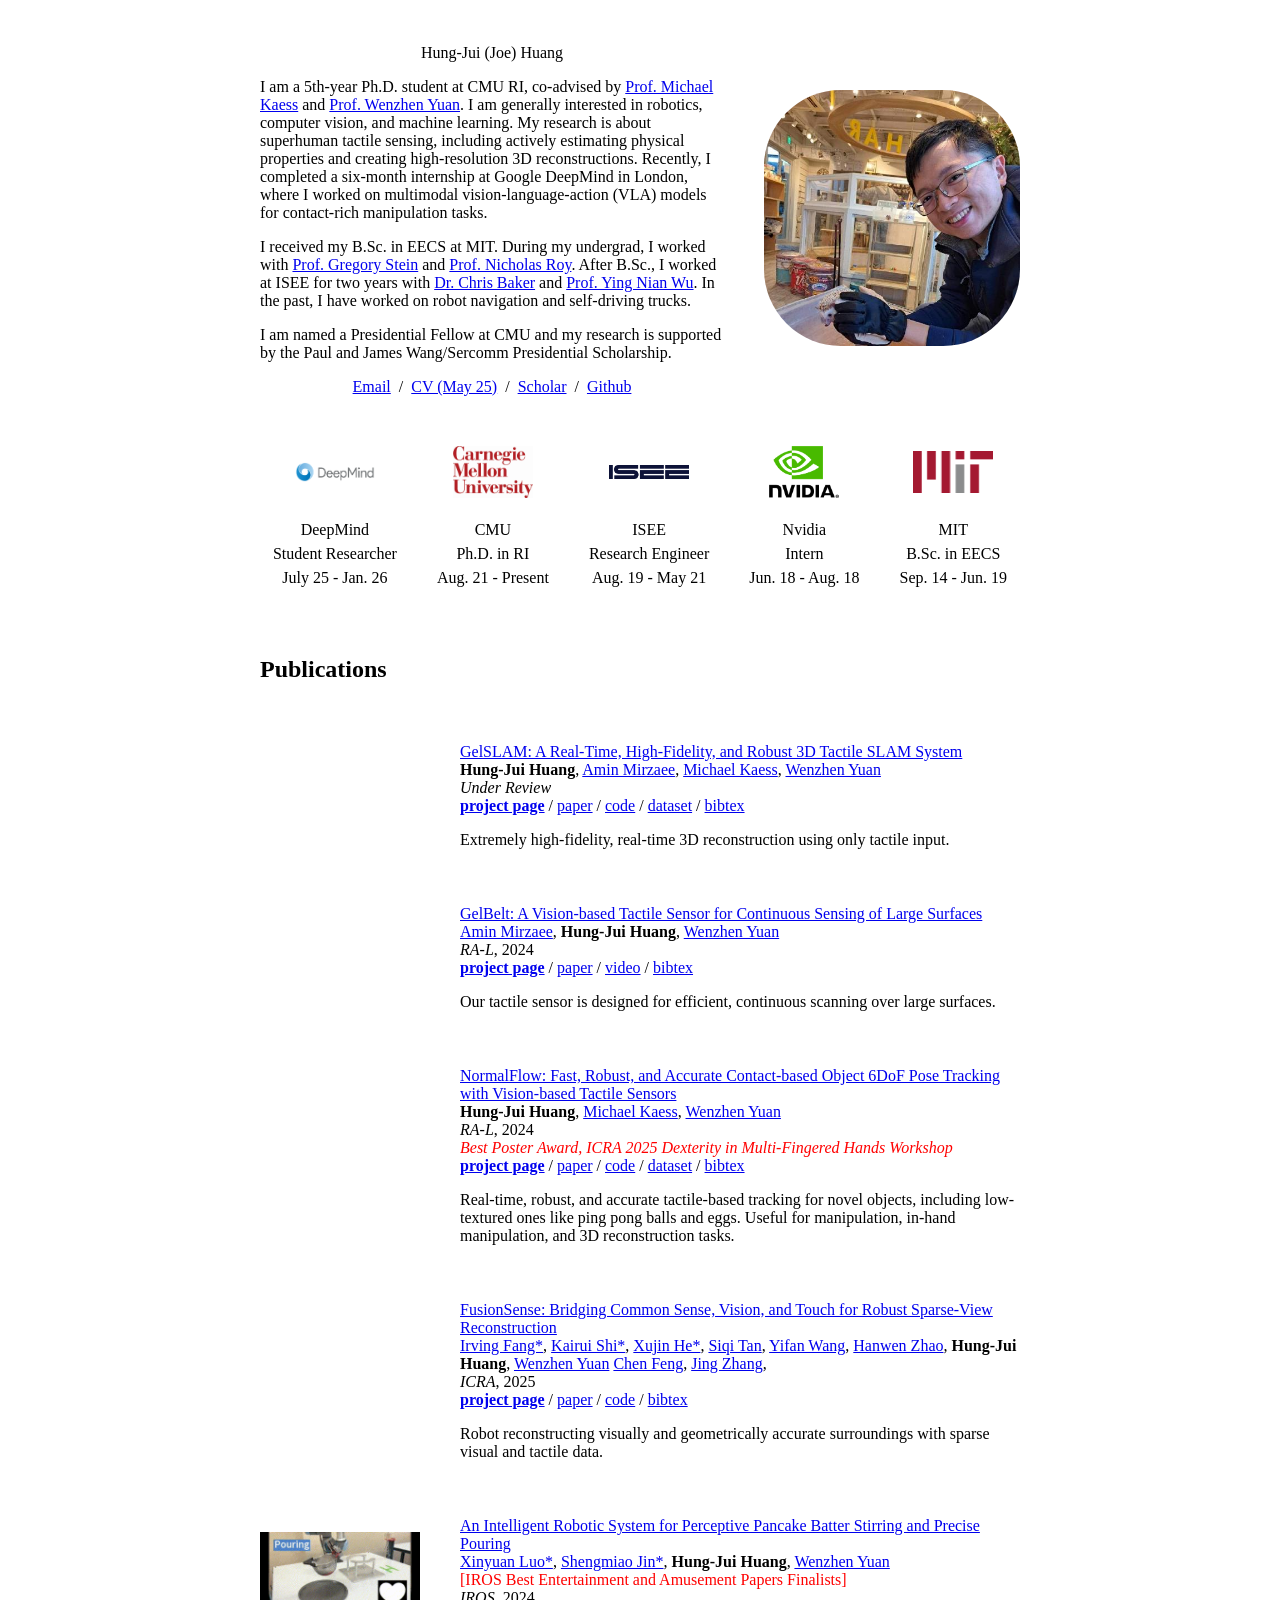
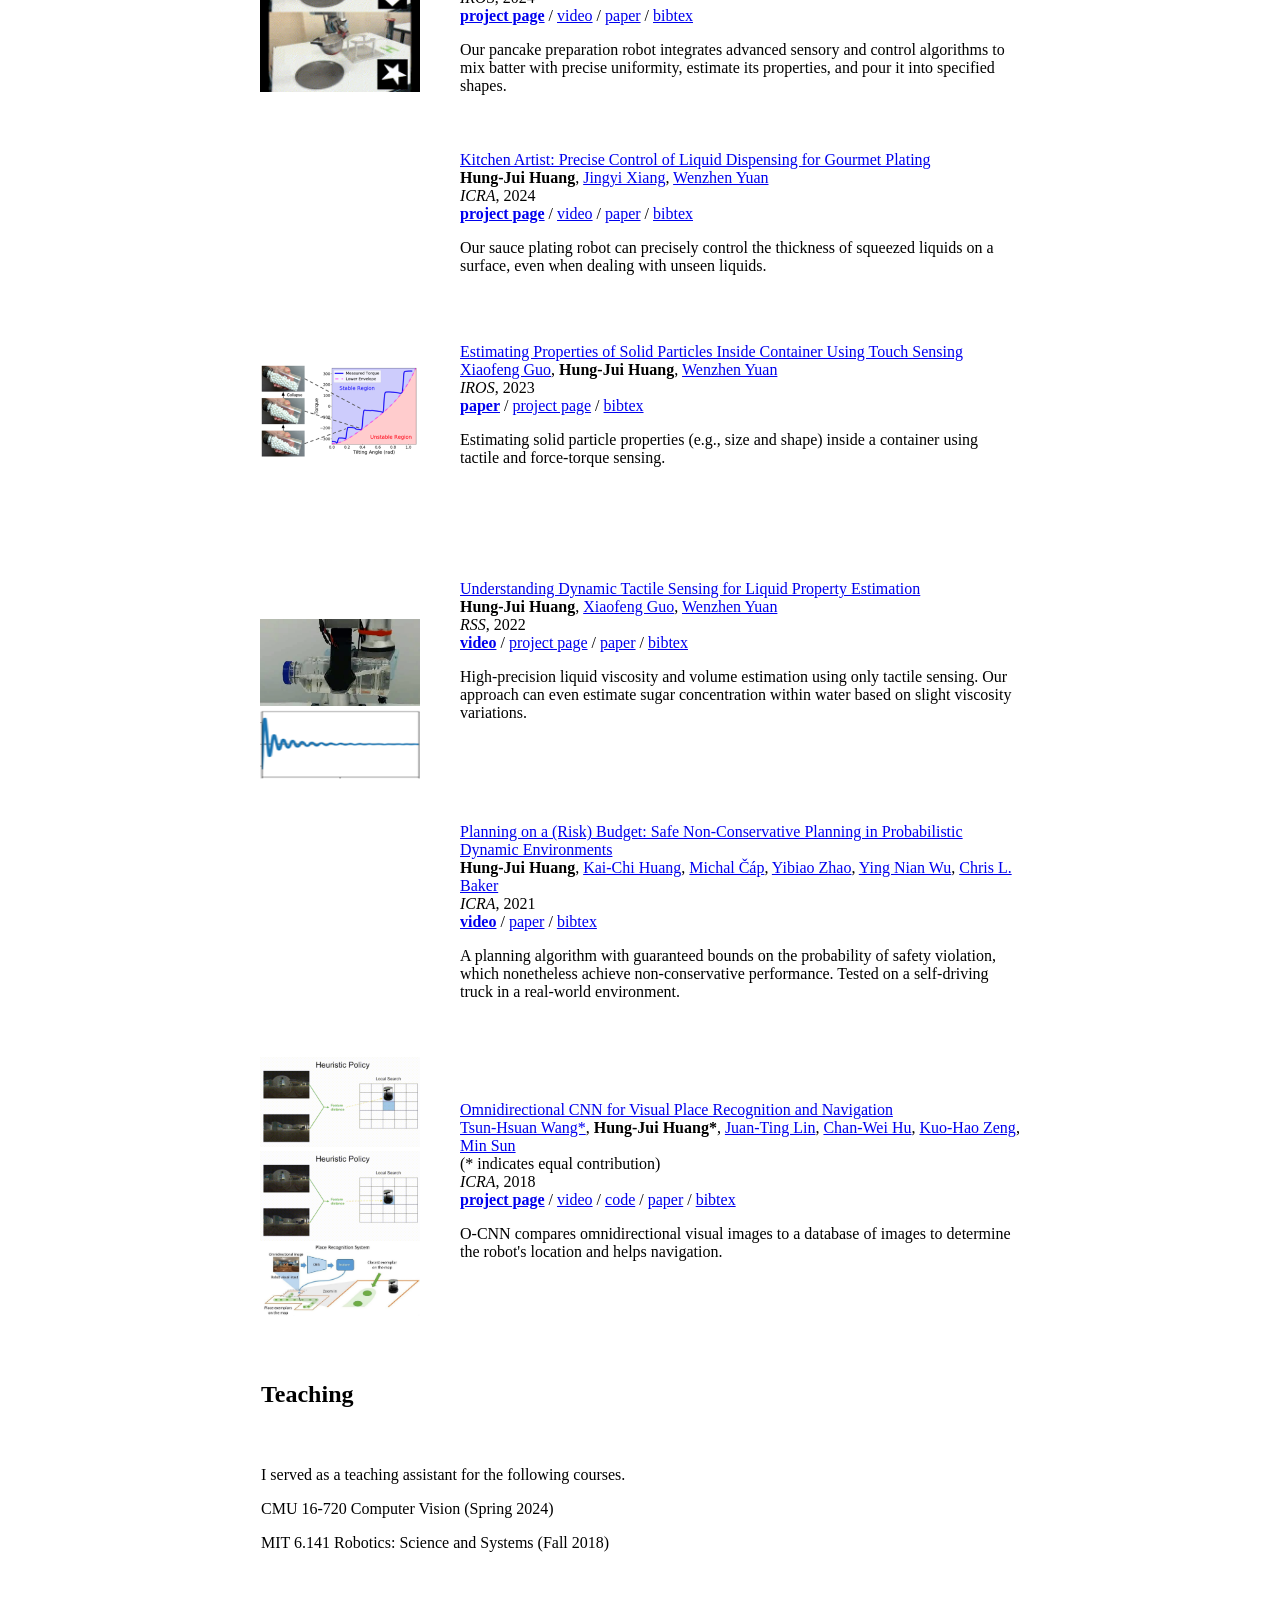
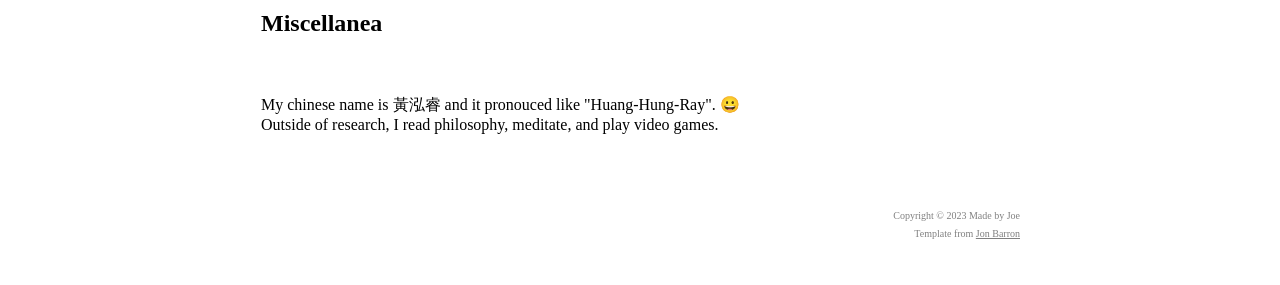
==== commit 95235c97: "Update the GelSLAM website" ====
--- a/index.html
+++ b/index.html
@@ -1,77 +1,104 @@
 <!DOCTYPE HTML>
 <html lang="en">
-  <head>
-    <meta http-equiv="Content-Type" content="text/html; charset=UTF-8">
-
-    <title>Hung-Jui (Joe) Huang</title>
-
-    <meta name="author" content="Hung-Jui (Joe) Huang">
-    <meta name="viewport" content="width=device-width, initial-scale=1">
-    <link rel="shortcut icon" href="images/favicon/favicon.ico" type="image/x-icon">
-    <link rel="stylesheet" type="text/css" href="stylesheet.css">
-    
-  </head>
-  <head>
-    <meta charset="utf-8">
-    <meta name="description" content="Joe Huang">
-    <meta name="keywords" content="Hung-Jui Huang, Joe Huang, Hung-Jui (Joe) Huang">
-    <meta name="viewport" content="width=device-width, initial-scale=1">
-    <title>Hung-Jui (Joe) Huang</title>
-  
-    <!-- Global site tag (gtag.js) - Google Analytics -->
-    <script async src="https://www.googletagmanager.com/gtag/js?id=G-PYVRSFMDRL"></script>
-    <script>
-      window.dataLayer = window.dataLayer || [];
-  
-      function gtag() {
-        dataLayer.push(arguments);
-      }
-  
-      gtag('js', new Date());
-  
-      gtag('config', 'G-PYVRSFMDRL');
-    </script>
-  
-    <link rel="icon" href="./static/images/favicon.gif">
-  </head>
-
-  <body>
-    <table style="width:100%;max-width:800px;border:0px;border-spacing:0px;border-collapse:separate;margin-right:auto;margin-left:auto;"><tbody>
+
+<head>
+  <meta http-equiv="Content-Type" content="text/html; charset=UTF-8">
+
+  <title>Hung-Jui (Joe) Huang</title>
+
+  <meta name="author" content="Hung-Jui (Joe) Huang">
+  <meta name="viewport" content="width=device-width, initial-scale=1">
+  <link rel="shortcut icon" href="images/favicon/favicon.ico" type="image/x-icon">
+  <link rel="stylesheet" type="text/css" href="stylesheet.css">
+
+</head>
+
+<head>
+  <meta charset="utf-8">
+  <meta name="description" content="Joe Huang">
+  <meta name="keywords" content="Hung-Jui Huang, Joe Huang, Hung-Jui (Joe) Huang">
+  <meta name="viewport" content="width=device-width, initial-scale=1">
+  <title>Hung-Jui (Joe) Huang</title>
+
+  <!-- Global site tag (gtag.js) - Google Analytics -->
+  <script async src="https://www.googletagmanager.com/gtag/js?id=G-PYVRSFMDRL"></script>
+  <script>
+    window.dataLayer = window.dataLayer || [];
+
+    function gtag() {
+      dataLayer.push(arguments);
+    }
+
+    gtag('js', new Date());
+
+    gtag('config', 'G-PYVRSFMDRL');
+  </script>
+
+  <link rel="icon" href="./static/images/favicon.gif">
+</head>
+
+<body>
+  <table
+    style="width:100%;max-width:800px;border:0px;border-spacing:0px;border-collapse:separate;margin-right:auto;margin-left:auto;">
+    <tbody>
       <tr style="padding:0px">
         <td style="padding:0px">
-          <table style="width:100%;border:0px;border-spacing:0px;border-collapse:separate;margin-right:auto;margin-left:auto;"><tbody>
-            <tr style="padding:0px">
-              <td style="padding:2.5%;width:63%;vertical-align:middle">
-                <p class="name" style="text-align: center;">
-                  Hung-Jui (Joe) Huang
-                </p>
-                <p>
-                  I am a 4th-year Ph.D. student at CMU RI, co-advised by <a href="https://www.cs.cmu.edu/~kaess/">Prof. Michael Kaess</a> and <a href="https://siebelschool.illinois.edu/about/people/all-faculty/yuanwz">Prof. Wenzhen Yuan</a>.
-                  I am generally interested in robotics, computer vision, and machine learning.
-                  My research is about superhuman tactile sensing, including actively estimating physical properties and creating high-resolution 3D reconstructions.
-                </p>
-                <p>
-                  I received my B.Sc. in EECS at MIT. During my undergrad, I worked with <a href="https://gjstein.com/">Prof. Gregory Stein</a> and <a href="https://aeroastro.mit.edu/people/nicholas-roy/">Prof. Nicholas Roy</a>.
-                  After B.Sc., I worked at ISEE for two years with <a href="https://scholar.google.com/citations?user=bTdT7hAAAAAJ&hl=zh-TW&oi=ao">Dr. Chris Baker</a> and <a href="http://www.stat.ucla.edu/~ywu/">Prof. Ying Nian Wu</a>. In the past, I have worked on robot navigation and self-driving trucks.
-                </p>
-                <p>
-                  I am named a Presidential Fellow at CMU and my research is supported by the Paul and James Wang/Sercomm Presidential Scholarship.
-                </p>
-                <p style="text-align:center">
-                  <a href="mailto:hungjuih@andrew.cmu.edu">Email</a> &nbsp;/&nbsp;
-                  <a href="data/Hung_Jui_Huang_CV_2025.pdf">CV (May 25)</a> &nbsp;/&nbsp;
-                  <a href="https://scholar.google.com/citations?user=EKqo2-kAAAAJ&hl=en&oi=ao">Scholar</a> &nbsp;/&nbsp;
-                  <a href="https://github.com/joehjhuang/">Github</a>
-                </p>
-              </td>
-              <td style="padding:2.5%;width:40%;max-width:40%">
-                <a href="images/joe_profile.jpg">
-                  <img style="width:100%;max-width:100%;object-fit: cover; border-radius: 30%;" alt="profile photo" src="images/joe_profile_cropped.jpeg" class="hoverZoomLink">
-                </a>
-              </td>
-            </tr>
-          </tbody></table>
-          <div style="display: flex; justify-content: center; align-items: center; padding-top: 10px; padding-bottom: 10px">
+          <table
+            style="width:100%;border:0px;border-spacing:0px;border-collapse:separate;margin-right:auto;margin-left:auto;">
+            <tbody>
+              <tr style="padding:0px">
+                <td style="padding:2.5%;width:63%;vertical-align:middle">
+                  <p class="name" style="text-align: center;">
+                    Hung-Jui (Joe) Huang
+                  </p>
+                  <p>
+                    I am a 5th-year Ph.D. student at CMU RI, co-advised by <a
+                      href="https://www.cs.cmu.edu/~kaess/">Prof. Michael Kaess</a> and <a
+                      href="https://siebelschool.illinois.edu/about/people/all-faculty/yuanwz">Prof. Wenzhen Yuan</a>.
+                    I am generally interested in robotics, computer vision, and machine learning.
+                    My research is about superhuman tactile sensing, including actively estimating physical properties
+                    and creating high-resolution 3D reconstructions. Recently, I completed a six-month internship at
+                    Google DeepMind in London, where I worked on multimodal vision-language-action (VLA) models for
+                    contact-rich manipulation tasks.
+                  </p>
+                  <p>
+                    I received my B.Sc. in EECS at MIT. During my undergrad, I worked with <a
+                      href="https://gjstein.com/">Prof. Gregory Stein</a> and <a
+                      href="https://aeroastro.mit.edu/people/nicholas-roy/">Prof. Nicholas Roy</a>.
+                    After B.Sc., I worked at ISEE for two years with <a
+                      href="https://scholar.google.com/citations?user=bTdT7hAAAAAJ&hl=zh-TW&oi=ao">Dr. Chris Baker</a>
+                    and <a href="http://www.stat.ucla.edu/~ywu/">Prof. Ying Nian Wu</a>. In the past, I have worked on
+                    robot navigation and self-driving trucks.
+                  </p>
+                  <p>
+                    I am named a Presidential Fellow at CMU and my research is supported by the Paul and James
+                    Wang/Sercomm Presidential Scholarship.
+                  </p>
+                  <p style="text-align:center">
+                    <a href="mailto:hungjuih@andrew.cmu.edu">Email</a> &nbsp;/&nbsp;
+                    <a href="data/Hung_Jui_Huang_CV_2025.pdf">CV (May 25)</a> &nbsp;/&nbsp;
+                    <a href="https://scholar.google.com/citations?user=EKqo2-kAAAAJ&hl=en&oi=ao">Scholar</a>
+                    &nbsp;/&nbsp;
+                    <a href="https://github.com/joehjhuang/">Github</a>
+                  </p>
+                </td>
+                <td style="padding:2.5%;width:40%;max-width:40%">
+                  <a href="images/joe_profile.jpg">
+                    <img style="width:100%;max-width:100%;object-fit: cover; border-radius: 30%;" alt="profile photo"
+                      src="images/joe_profile_cropped.jpeg" class="hoverZoomLink">
+                  </a>
+                </td>
+              </tr>
+            </tbody>
+          </table>
+          <div
+            style="display: flex; justify-content: center; align-items: center; padding-top: 10px; padding-bottom: 10px">
+            <div style="display: flex; flex-direction: column; align-items: center; margin: 0 20px;">
+              <div style="height: 60px; display: flex; align-items: center;">
+                <img src="images/deepmind.png" alt="DeepMind" style="width: 80px;">
+              </div>
+              <p style="text-align: center; line-height: 1.5;">DeepMind<br>Student Researcher<br>July 25 - Jan. 26</p>
+            </div>
             <div style="display: flex; flex-direction: column; align-items: center; margin: 0 20px;">
               <div style="height: 60px; display: flex; align-items: center;">
                 <img src="images/cmu.jpg" alt="CMU" style="width: 80px;">
@@ -97,14 +124,18 @@
               <p style="text-align: center; line-height: 1.5;">MIT<br>B.Sc. in EECS<br>Sep. 14 - Jun. 19</p>
             </div>
           </div>
-          <table width="100%" align="center" border="0" cellspacing="0" cellpadding="20"><tbody>
-            <tr>
-              <td>
-                <h2>Publications</h2>
-              </td>
-            </tr>
-          </tbody></table>
-          <table style="width:100%;border:0px;border-spacing:0px;border-collapse:separate;margin-right:auto;margin-left:auto;"><tbody>
+          <table width="100%" align="center" border="0" cellspacing="0" cellpadding="20">
+            <tbody>
+              <tr>
+                <td>
+                  <h2>Publications</h2>
+                </td>
+              </tr>
+            </tbody>
+          </table>
+          <table
+            style="width:100%;border:0px;border-spacing:0px;border-collapse:separate;margin-right:auto;margin-left:auto;">
+            <tbody>
         </td>
       </tr>
 
@@ -112,10 +143,10 @@
       <tr>
         <td style="padding:20px;width:25%;vertical-align:middle">
           <div class="one">
-            <div class="two" id='gelslam_image'><video  width=100% height=100% muted autoplay loop>
-            <source src="images/gelslam.mp4" type="video/mp4">
-            Your browser does not support the video tag.
-            </video></div>
+            <div class="two" id='gelslam_image'><video width=100% height=100% muted autoplay loop>
+                <source src="images/gelslam.mp4" type="video/mp4">
+                Your browser does not support the video tag.
+              </video></div>
           </div>
         </td>
         <td style="padding:20px;width:75%;vertical-align:middle">
@@ -128,9 +159,17 @@
           <a href="https://www.cs.cmu.edu/~kaess/">Michael Kaess</a>,
           <a href="https://siebelschool.illinois.edu/about/people/all-faculty/yuanwz">Wenzhen Yuan</a>
           <br>
-          <em style="color: red;">Paper and Code Coming Soon</em> &nbsp
+          <em>Under Review</em> &nbsp
           <br>
           <a href="https://joehjhuang.github.io/gelslam/"><b>project page</b></a>
+          /
+          <a href="https://arxiv.org/abs/2508.15990">paper</a>
+          /
+          <a href="https://github.com/rpl-cmu/gelslam">code</a>
+          /
+          <a href="https://huggingface.co/datasets/joehjhuang/GelSLAM_dataset">dataset</a>
+          /
+          <a href="data/gelslam.bib">bibtex</a>
           <p></p>
           <p>
             Extremely high-fidelity, real-time 3D reconstruction using only tactile input.
@@ -142,15 +181,16 @@
       <tr>
         <td style="padding:20px;width:25%;vertical-align:middle">
           <div class="one">
-            <div class="two" id='gelbelt_image'><video  width=100% height=100% muted autoplay loop>
-            <source src="images/gelbelt.mp4" type="video/mp4">
-            Your browser does not support the video tag.
-            </video></div>
+            <div class="two" id='gelbelt_image'><video width=100% height=100% muted autoplay loop>
+                <source src="images/gelbelt.mp4" type="video/mp4">
+                Your browser does not support the video tag.
+              </video></div>
           </div>
         </td>
         <td style="padding:20px;width:75%;vertical-align:middle">
           <a href="https://www.aminmirzaee.com/GelBelt/">
-            <span class="papertitle">GelBelt: A Vision-based Tactile Sensor for Continuous Sensing of Large Surfaces</span>
+            <span class="papertitle">GelBelt: A Vision-based Tactile Sensor for Continuous Sensing of Large
+              Surfaces</span>
           </a>
           <br>
           <a href="https://www.aminmirzaee.com/">Amin Mirzaee</a>,
@@ -177,15 +217,16 @@
       <tr>
         <td style="padding:20px;width:25%;vertical-align:middle">
           <div class="one">
-            <div class="two" id='normalflow_image'><video  width=100% height=100% muted autoplay loop>
-            <source src="images/normalflow.mp4" type="video/mp4">
-            Your browser does not support the video tag.
-            </video></div>
+            <div class="two" id='normalflow_image'><video width=100% height=100% muted autoplay loop>
+                <source src="images/normalflow.mp4" type="video/mp4">
+                Your browser does not support the video tag.
+              </video></div>
           </div>
         </td>
         <td style="padding:20px;width:75%;vertical-align:middle">
           <a href="https://joehjhuang.github.io/normalflow/">
-            <span class="papertitle">NormalFlow: Fast, Robust, and Accurate Contact-based Object 6DoF Pose Tracking with Vision-based Tactile Sensors</span>
+            <span class="papertitle">NormalFlow: Fast, Robust, and Accurate Contact-based Object 6DoF Pose Tracking with
+              Vision-based Tactile Sensors</span>
           </a>
           <br>
           <strong>Hung-Jui Huang</strong>,
@@ -207,7 +248,8 @@
           <a href="data/normalflow.bib">bibtex</a>
           <p></p>
           <p>
-            Real-time, robust, and accurate tactile-based tracking for novel objects, including low-textured ones like ping pong balls and eggs.
+            Real-time, robust, and accurate tactile-based tracking for novel objects, including low-textured ones like
+            ping pong balls and eggs.
             Useful for manipulation, in-hand manipulation, and 3D reconstruction tasks.
           </p>
         </td>
@@ -217,15 +259,16 @@
       <tr>
         <td style="padding:20px;width:25%;vertical-align:middle">
           <div class="one">
-            <div class="two" id='fusionsense_image'><video  width=100% height=100% muted autoplay loop>
-            <source src="images/fusionsense.mp4" type="video/mp4">
-            Your browser does not support the video tag.
-            </video></div>
+            <div class="two" id='fusionsense_image'><video width=100% height=100% muted autoplay loop>
+                <source src="images/fusionsense.mp4" type="video/mp4">
+                Your browser does not support the video tag.
+              </video></div>
           </div>
         </td>
         <td style="padding:20px;width:75%;vertical-align:middle">
           <a href="https://ai4ce.github.io/FusionSense/">
-            <span class="papertitle">FusionSense: Bridging Common Sense, Vision, and Touch for Robust Sparse-View Reconstruction</span>
+            <span class="papertitle">FusionSense: Bridging Common Sense, Vision, and Touch for Robust Sparse-View
+              Reconstruction</span>
           </a>
           <br>
           <a href="https://irvingf7.github.io/">Irving Fang*</a>,
@@ -264,7 +307,8 @@
         </td>
         <td style="padding:20px;width:75%;vertical-align:middle">
           <a href="https://luoxinyuan.github.io/pancake/">
-            <span class="papertitle">An Intelligent Robotic System for Perceptive Pancake Batter Stirring and Precise Pouring</span>
+            <span class="papertitle">An Intelligent Robotic System for Perceptive Pancake Batter Stirring and Precise
+              Pouring</span>
           </a>
           <br>
           <a href="https://luoxinyuan.github.io/">Xinyuan Luo*</a>,
@@ -285,7 +329,8 @@
           <a href="data/pouring.bib">bibtex</a>
           <p></p>
           <p>
-            Our pancake preparation robot integrates advanced sensory and control algorithms to mix batter with precise uniformity, estimate its properties, and pour it into specified shapes.
+            Our pancake preparation robot integrates advanced sensory and control algorithms to mix batter with precise
+            uniformity, estimate its properties, and pour it into specified shapes.
           </p>
         </td>
       </tr>
@@ -294,10 +339,10 @@
       <tr>
         <td style="padding:20px;width:25%;vertical-align:middle">
           <div class="one">
-            <div class="two" id='kitchen_artist_image'><video  width=100% height=100% muted autoplay loop>
-            <source src="images/kitchen_artist.mp4" type="video/mp4">
-            Your browser does not support the video tag.
-            </video></div>
+            <div class="two" id='kitchen_artist_image'><video width=100% height=100% muted autoplay loop>
+                <source src="images/kitchen_artist.mp4" type="video/mp4">
+                Your browser does not support the video tag.
+              </video></div>
           </div>
         </td>
         <td style="padding:20px;width:75%;vertical-align:middle">
@@ -320,7 +365,8 @@
           <a href="data/kitchen_artist.bib">bibtex</a>
           <p></p>
           <p>
-            Our sauce plating robot can precisely control the thickness of squeezed liquids on a surface, even when dealing with unseen liquids.
+            Our sauce plating robot can precisely control the thickness of squeezed liquids on a surface, even when
+            dealing with unseen liquids.
           </p>
         </td>
       </tr>
@@ -332,7 +378,8 @@
         </td>
         <td style="padding:20px;width:75%;vertical-align:middle">
           <a href="https://sites.google.com/view/content-property-tactile">
-            <span class="papertitle">Estimating Properties of Solid Particles Inside Container Using Touch Sensing</span>
+            <span class="papertitle">Estimating Properties of Solid Particles Inside Container Using Touch
+              Sensing</span>
           </a>
           <br>
           <a href="https://xiaofeng-guo.github.io/">Xiaofeng Guo</a>,
@@ -348,7 +395,8 @@
           <a href="data/solid_estimation.bib">bibtex</a>
           <p></p>
           <p>
-          Estimating solid particle properties (e.g., size and shape) inside a container using tactile and force-torque sensing.
+            Estimating solid particle properties (e.g., size and shape) inside a container using tactile and
+            force-torque sensing.
           </p>
         </td>
       </tr>
@@ -358,9 +406,9 @@
         <td style="padding:20px;width:25%;vertical-align:top">
           <div class="one">
             <div class="two" id='liquid_estimation_image'>
-              <video  width=100% muted autoplay loop>
-              <source src="images/liquid_estimation.mp4" type="video/mp4">
-              Your browser does not support the video tag.
+              <video width=100% muted autoplay loop>
+                <source src="images/liquid_estimation.mp4" type="video/mp4">
+                Your browser does not support the video tag.
               </video>
             </div>
             <img src='images/liquid_estimation_dyn.jpg' width="160">
@@ -368,7 +416,8 @@
           </div>
         </td>
         <td style="padding:20px;width:75%;vertical-align:middle">
-          <a href="https://publish.illinois.edu/robotouch/understanding-dynamic-tactile-sensing-for-liquid-property-estimation/">
+          <a
+            href="https://publish.illinois.edu/robotouch/understanding-dynamic-tactile-sensing-for-liquid-property-estimation/">
             <span class="papertitle">Understanding Dynamic Tactile Sensing for Liquid Property Estimation</span>
           </a>
           <br>
@@ -380,15 +429,17 @@
           <br>
           <a href="https://www.youtube.com/watch?v=g3nfIOHTFAg"><b>video</b></a>
           /
-          <a href="https://publish.illinois.edu/robotouch/understanding-dynamic-tactile-sensing-for-liquid-property-estimation/">project page</a>
+          <a
+            href="https://publish.illinois.edu/robotouch/understanding-dynamic-tactile-sensing-for-liquid-property-estimation/">project
+            page</a>
           /
           <a href="https://www.roboticsproceedings.org/rss18/p072.pdf">paper</a>
           /
           <a href="data/liquid_estimation.bib">bibtex</a>
           <p></p>
           <p>
-          High-precision liquid viscosity and volume estimation using only tactile sensing.
-          Our approach can even estimate sugar concentration within water based on slight viscosity variations.
+            High-precision liquid viscosity and volume estimation using only tactile sensing.
+            Our approach can even estimate sugar concentration within water based on slight viscosity variations.
           </p>
         </td>
       </tr>
@@ -397,15 +448,16 @@
       <tr>
         <td style="padding:20px;width:25%;vertical-align:middle">
           <div class="one">
-            <div class="two" id='risk_budget_image'><video  width=100% height=100% muted autoplay loop>
-            <source src="images/risk_budget.mp4" type="video/mp4">
-            Your browser does not support the video tag.
-            </video></div>
+            <div class="two" id='risk_budget_image'><video width=100% height=100% muted autoplay loop>
+                <source src="images/risk_budget.mp4" type="video/mp4">
+                Your browser does not support the video tag.
+              </video></div>
           </div>
         </td>
         <td style="padding:20px;width:75%;vertical-align:middle">
           <a href="https://ieeexplore.ieee.org/stamp/stamp.jsp?arnumber=9561745">
-            <span class="papertitle">Planning on a (Risk) Budget: Safe Non-Conservative Planning in Probabilistic Dynamic Environments</span>
+            <span class="papertitle">Planning on a (Risk) Budget: Safe Non-Conservative Planning in Probabilistic
+              Dynamic Environments</span>
           </a>
           <br>
           <strong>Hung-Jui Huang</strong>,
@@ -424,8 +476,9 @@
           <a href="data/risk_budget.bib">bibtex</a>
           <p></p>
           <p>
-          A planning algorithm with guaranteed bounds on the probability of safety violation, which nonetheless achieve non-conservative performance.
-          Tested on a self-driving truck in a real-world environment.
+            A planning algorithm with guaranteed bounds on the probability of safety violation, which nonetheless
+            achieve non-conservative performance.
+            Tested on a self-driving truck in a real-world environment.
           </p>
         </td>
       </tr>
@@ -468,59 +521,71 @@
           <a href="data/ocnn.bib">bibtex</a>
           <p></p>
           <p>
-          O-CNN compares omnidirectional visual images to a database of images to determine the robot's location and helps navigation.
-          </p>
-        </td>
-      </tr>
-
-      <table width="100%" align="center" border="0" cellspacing="0" style="padding: 20px 20px;"><tbody>
+            O-CNN compares omnidirectional visual images to a database of images to determine the robot's location and
+            helps navigation.
+          </p>
+        </td>
+      </tr>
+
+      <table width="100%" align="center" border="0" cellspacing="0" style="padding: 20px 20px;">
+        <tbody>
+          <tr>
+            <td>
+              <h2>Teaching</h2>
+            </td>
+          </tr>
+        </tbody>
+      </table>
+      <table width="100%" align="center" border="0" cellspacing="0" style="padding: 0px 20px;">
+        <tbody>
+          <tr>
+            <td>
+              <p>I served as a teaching assistant for the following courses.</p>
+              <p>CMU 16-720 Computer Vision (Spring 2024)</p>
+              <p>MIT 6.141 Robotics: Science and Systems (Fall 2018)</p>
+            </td>
+          </tr>
+        </tbody>
+      </table>
+
+      <table width="100%" align="center" border="0" cellspacing="0" style="padding: 20px 20px;">
+        <tbody>
+          <tr>
+            <td>
+              <h2>Miscellanea</h2>
+            </td>
+          </tr>
+        </tbody>
+      </table>
+      <table width="100%" align="center" border="0" cellspacing="0" style="padding: 0px 20px;">
+        <tbody>
+          <tr>
+            <td>
+              <p>My chinese name is 黃泓睿 and it pronouced like "Huang-Hung-Ray". &#x1F600;<br>
+                Outside of research, I read philosophy, meditate, and play video games.</p>
+            </td>
+          </tr>
+        </tbody>
+      </table>
+      <!-- Acknowledgment for template -->
+      <table width="100%" align="center" border="0" cellspacing="0" cellpadding="20">
         <tr>
           <td>
-            <h2>Teaching</h2>
+            <br>
+            <p align="right" style="color: gray">
+              <font size="1.5">
+                Copyright &copy; 2023 Made by Joe<br>
+                Template from <a href="http://www.cs.berkeley.edu/~barron/" style="color: gray">
+                  <font size="1.5">Jon Barron</font>
+                </a>
+              </font>
+            </p>
           </td>
         </tr>
-      </tbody></table>
-      <table width="100%" align="center" border="0" cellspacing="0" style="padding: 0px 20px;"><tbody>
-        <tr>
-          <td>
-            <p>I served as a teaching assistant for the following courses.</p>
-            <p>CMU 16-720 Computer Vision (Spring 2024)</p>
-            <p>MIT 6.141 Robotics: Science and Systems (Fall 2018)</p>
-          </td>
-        </tr>
-      </tbody></table>
-      
-      <table width="100%" align="center" border="0" cellspacing="0" style="padding: 20px 20px;"><tbody>
-        <tr>
-          <td>
-            <h2>Miscellanea</h2>
-          </td>
-        </tr>
-      </tbody></table>
-      <table width="100%" align="center" border="0" cellspacing="0" style="padding: 0px 20px;"><tbody>
-        <tr>
-          <td>
-            <p>My chinese name is 黃泓睿 and it pronouced like "Huang-Hung-Ray". &#x1F600;<br>
-               Outside of research, I read philosophy, meditate, and play video games.</p>
-          </td>
-        </tr>
-      </tbody></table>
-      <!-- Acknowledgment for template -->
-      <table width="100%" align="center" border="0" cellspacing="0" cellpadding="20">
-          <tr>
-            <td>
-              <br>
-              <p align="right" style="color: gray">
-                <font size="1.5">
-                  Copyright &copy; 2023 Made by Joe<br>
-                  Template from <a href="http://www.cs.berkeley.edu/~barron/" style="color: gray"><font size="1.5">Jon Barron</font></a>
-                </font>
-              </p>
-            </td>
-          </tr>
       </table>
 
 
-    </table>
-  </body>
-</html>
+  </table>
+</body>
+
+</html>
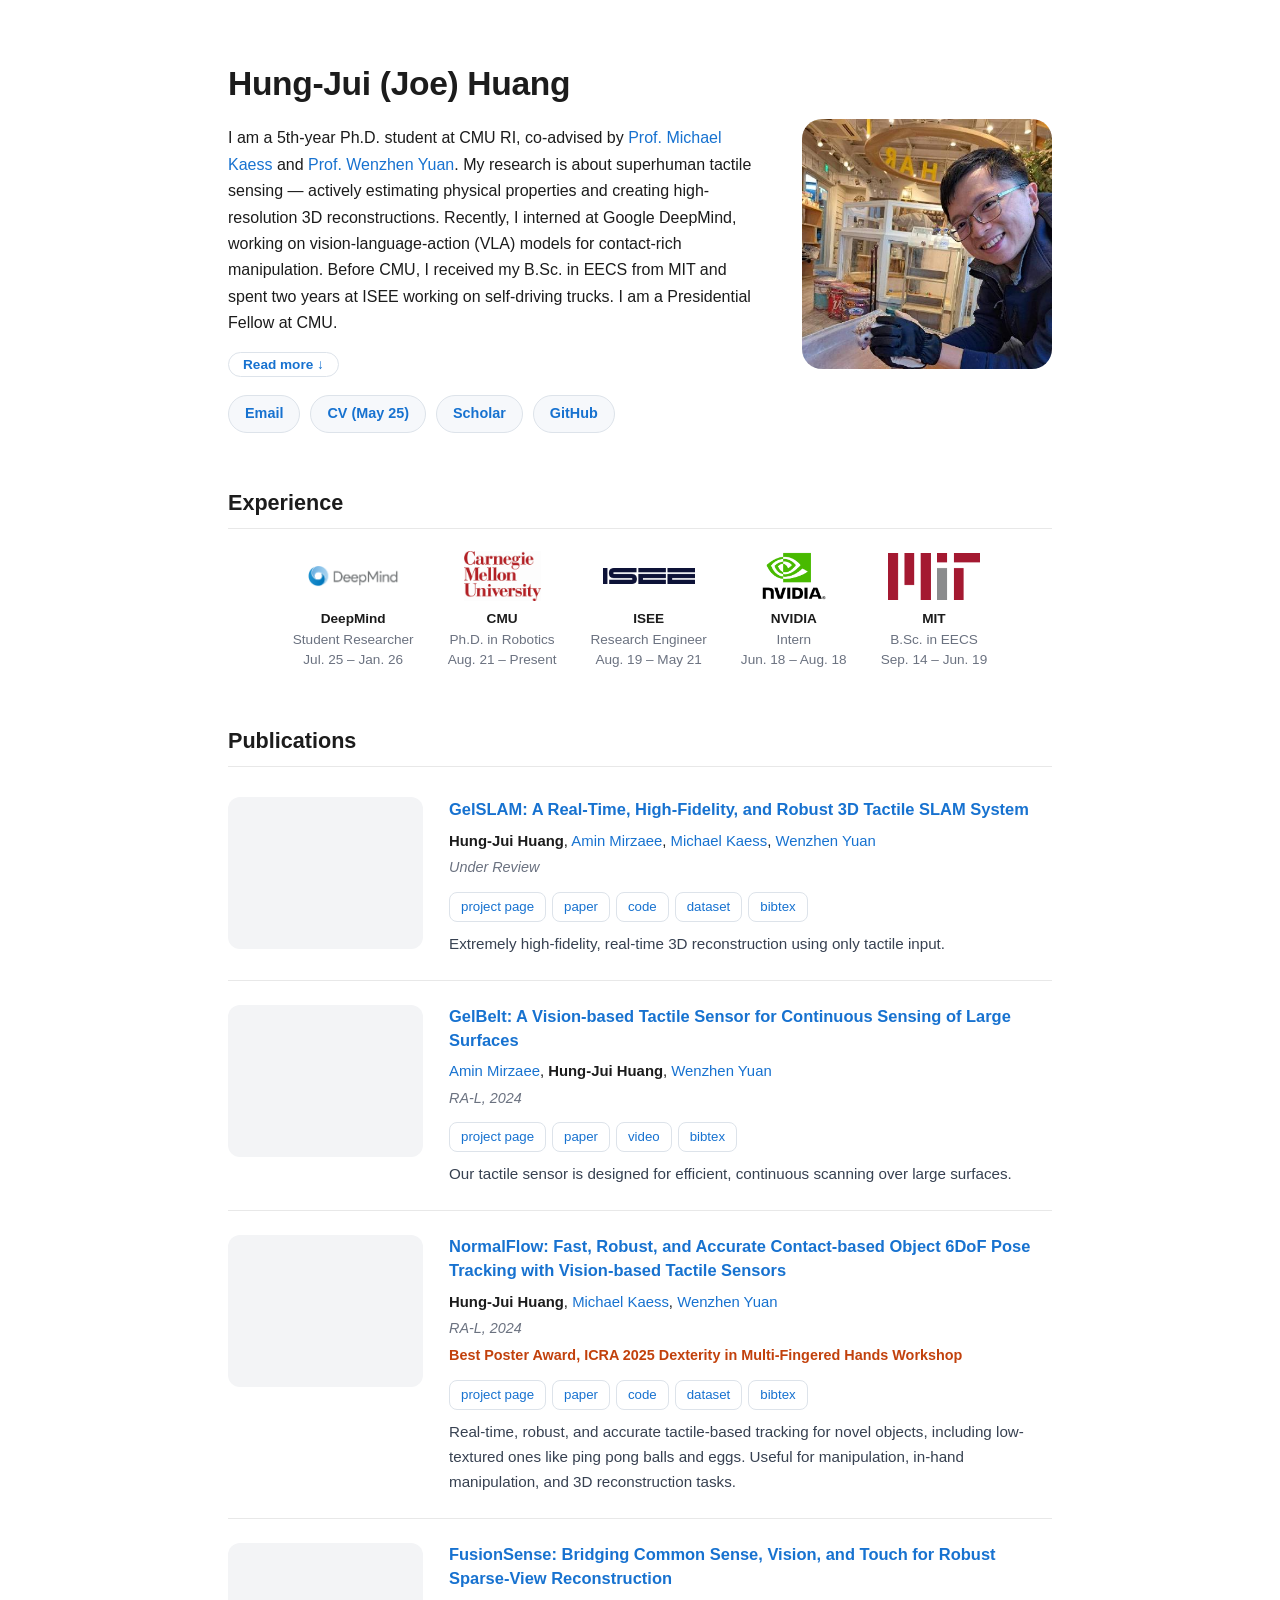
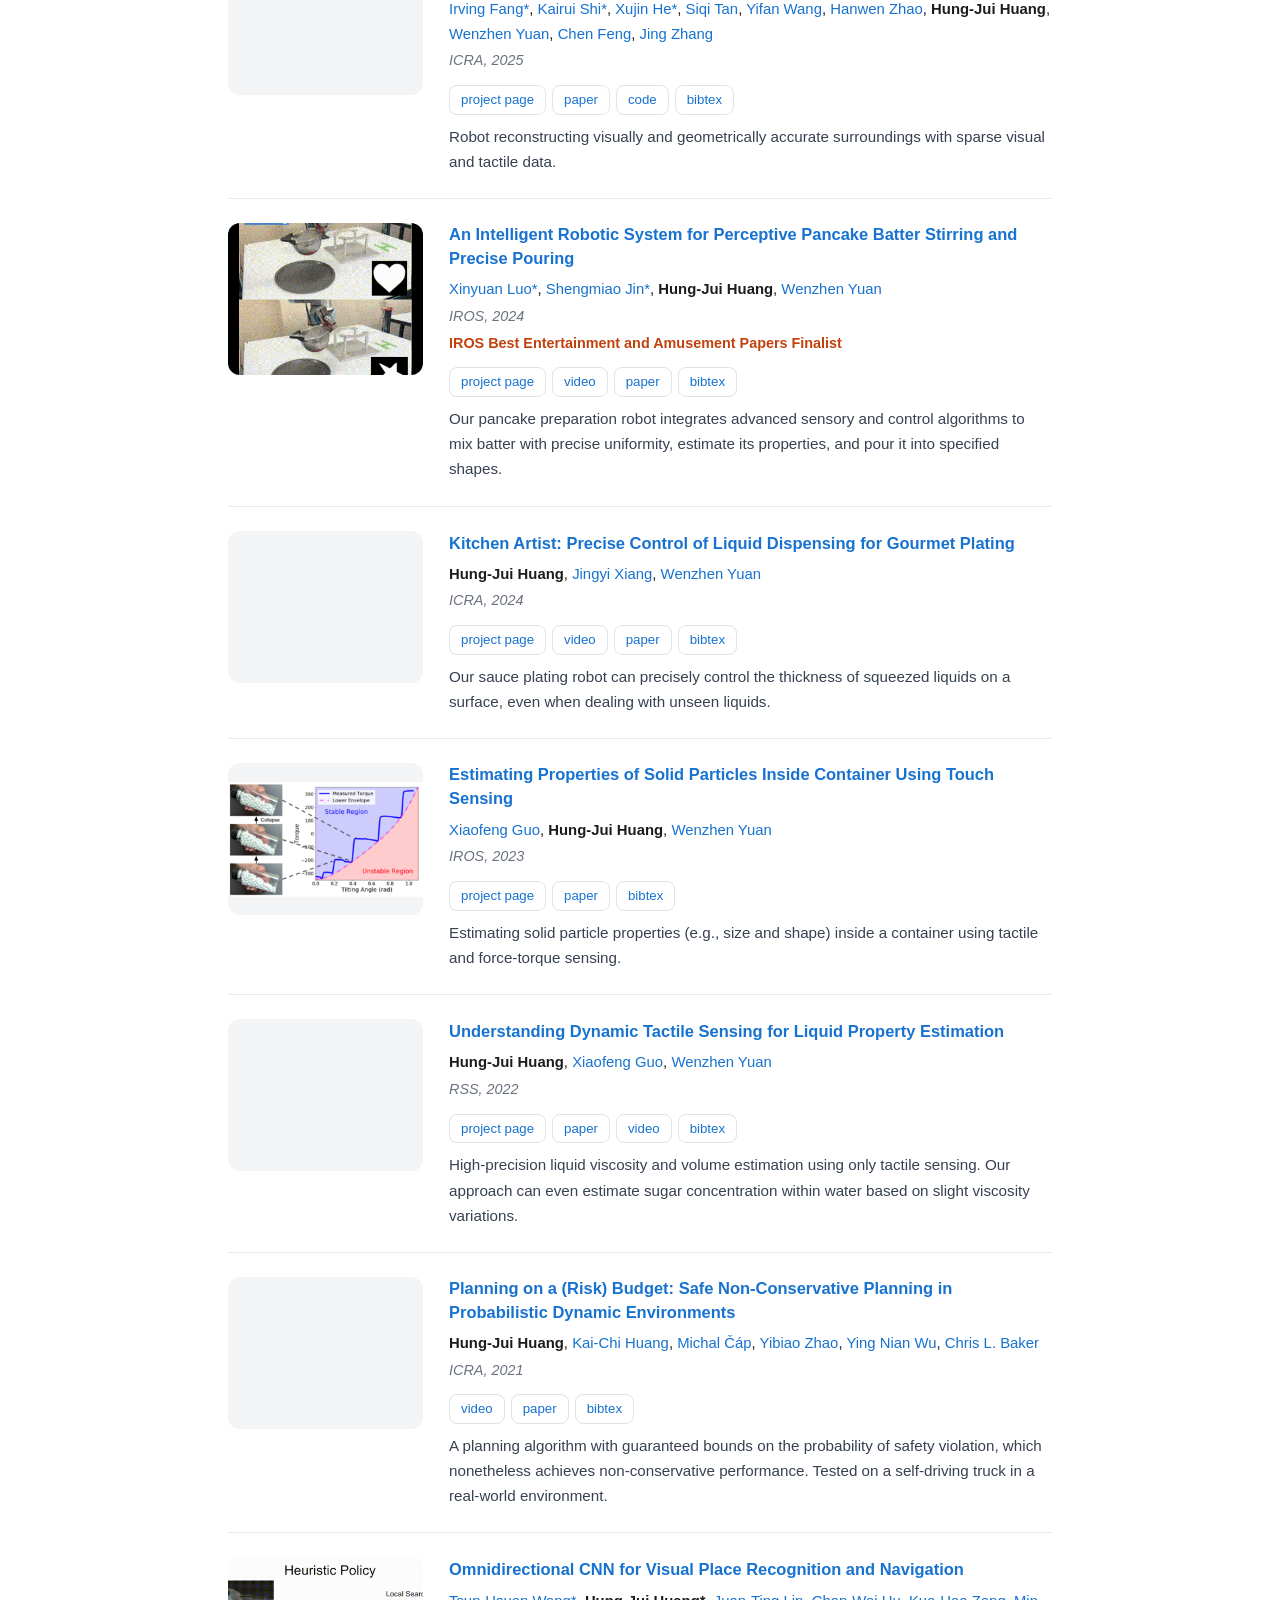
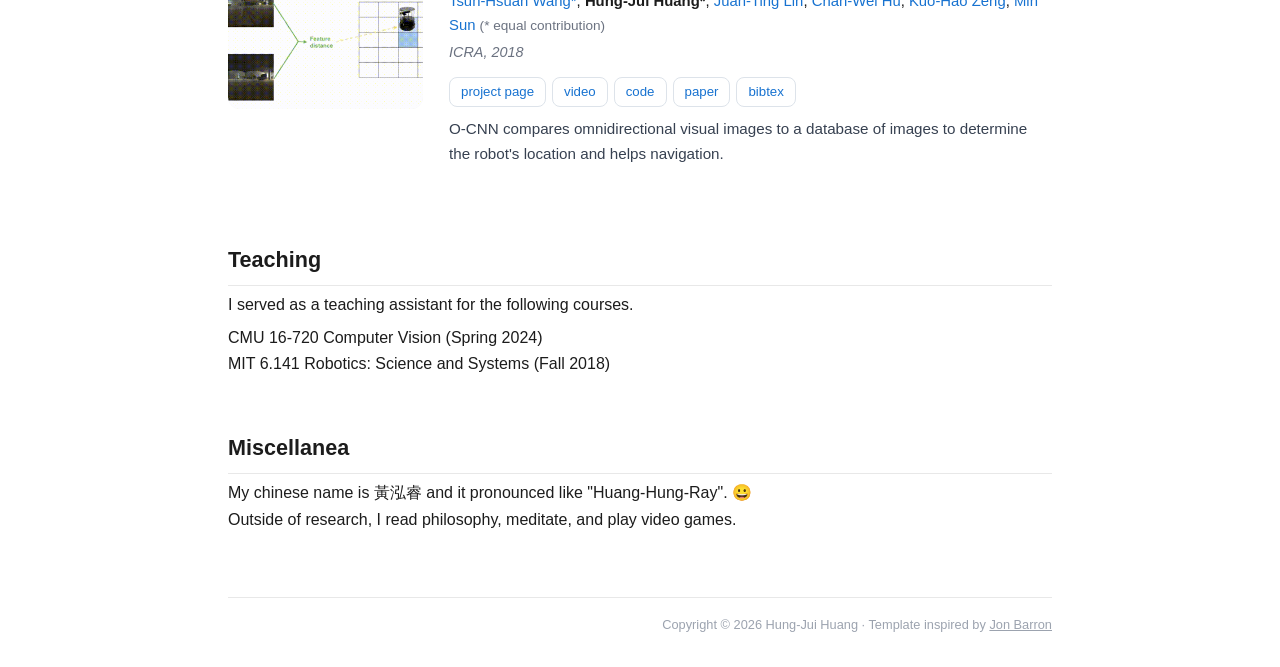
==== commit 3f8972d5: "Modernize homepage: refreshed classic layout with cleaner typography Keep the familiar single-column" ====
--- a/index.html
+++ b/index.html
@@ -1,24 +1,15 @@
-<!DOCTYPE HTML>
+<!DOCTYPE html>
 <html lang="en">
-
-<head>
-  <meta http-equiv="Content-Type" content="text/html; charset=UTF-8">
-
-  <title>Hung-Jui (Joe) Huang</title>
-
-  <meta name="author" content="Hung-Jui (Joe) Huang">
-  <meta name="viewport" content="width=device-width, initial-scale=1">
-  <link rel="shortcut icon" href="images/favicon/favicon.ico" type="image/x-icon">
-  <link rel="stylesheet" type="text/css" href="stylesheet.css">
-
-</head>
 
 <head>
   <meta charset="utf-8">
+  <meta name="viewport" content="width=device-width, initial-scale=1">
+  <meta name="author" content="Hung-Jui (Joe) Huang">
   <meta name="description" content="Joe Huang">
   <meta name="keywords" content="Hung-Jui Huang, Joe Huang, Hung-Jui (Joe) Huang">
-  <meta name="viewport" content="width=device-width, initial-scale=1">
   <title>Hung-Jui (Joe) Huang</title>
+  <link rel="shortcut icon" href="images/favicon/favicon.ico" type="image/x-icon">
+  <link rel="stylesheet" type="text/css" href="stylesheet.css?v=20260921d">
 
   <!-- Global site tag (gtag.js) - Google Analytics -->
   <script async src="https://www.googletagmanager.com/gtag/js?id=G-PYVRSFMDRL"></script>
@@ -33,559 +24,223 @@
 
     gtag('config', 'G-PYVRSFMDRL');
   </script>
-
-  <link rel="icon" href="./static/images/favicon.gif">
 </head>
 
 <body>
-  <table
-    style="width:100%;max-width:800px;border:0px;border-spacing:0px;border-collapse:separate;margin-right:auto;margin-left:auto;">
-    <tbody>
-      <tr style="padding:0px">
-        <td style="padding:0px">
-          <table
-            style="width:100%;border:0px;border-spacing:0px;border-collapse:separate;margin-right:auto;margin-left:auto;">
-            <tbody>
-              <tr style="padding:0px">
-                <td style="padding:2.5%;width:63%;vertical-align:middle">
-                  <p class="name" style="text-align: center;">
-                    Hung-Jui (Joe) Huang
-                  </p>
-                  <p>
-                    I am a 5th-year Ph.D. student at CMU RI, co-advised by <a
-                      href="https://www.cs.cmu.edu/~kaess/">Prof. Michael Kaess</a> and <a
-                      href="https://siebelschool.illinois.edu/about/people/all-faculty/yuanwz">Prof. Wenzhen Yuan</a>.
-                    I am generally interested in robotics, computer vision, and machine learning.
-                    My research is about superhuman tactile sensing, including actively estimating physical properties
-                    and creating high-resolution 3D reconstructions. Recently, I completed a six-month internship at
-                    Google DeepMind in London, where I worked on multimodal vision-language-action (VLA) models for
-                    contact-rich manipulation tasks.
-                  </p>
-                  <p>
-                    I received my B.Sc. in EECS at MIT. During my undergrad, I worked with <a
-                      href="https://gjstein.com/">Prof. Gregory Stein</a> and <a
-                      href="https://aeroastro.mit.edu/people/nicholas-roy/">Prof. Nicholas Roy</a>.
-                    After B.Sc., I worked at ISEE for two years with <a
-                      href="https://scholar.google.com/citations?user=bTdT7hAAAAAJ&hl=zh-TW&oi=ao">Dr. Chris Baker</a>
-                    and <a href="http://www.stat.ucla.edu/~ywu/">Prof. Ying Nian Wu</a>. In the past, I have worked on
-                    robot navigation and self-driving trucks.
-                  </p>
-                  <p>
-                    I am named a Presidential Fellow at CMU and my research is supported by the Paul and James
-                    Wang/Sercomm Presidential Scholarship.
-                  </p>
-                  <p style="text-align:center">
-                    <a href="mailto:hungjuih@andrew.cmu.edu">Email</a> &nbsp;/&nbsp;
-                    <a href="data/Hung_Jui_Huang_CV_2025.pdf">CV (May 25)</a> &nbsp;/&nbsp;
-                    <a href="https://scholar.google.com/citations?user=EKqo2-kAAAAJ&hl=en&oi=ao">Scholar</a>
-                    &nbsp;/&nbsp;
-                    <a href="https://github.com/joehjhuang/">Github</a>
-                  </p>
-                </td>
-                <td style="padding:2.5%;width:40%;max-width:40%">
-                  <a href="images/joe_profile.jpg">
-                    <img style="width:100%;max-width:100%;object-fit: cover; border-radius: 30%;" alt="profile photo"
-                      src="images/joe_profile_cropped.jpeg" class="hoverZoomLink">
-                  </a>
-                </td>
-              </tr>
-            </tbody>
-          </table>
-          <div
-            style="display: flex; justify-content: center; align-items: center; padding-top: 10px; padding-bottom: 10px">
-            <div style="display: flex; flex-direction: column; align-items: center; margin: 0 20px;">
-              <div style="height: 60px; display: flex; align-items: center;">
-                <img src="images/deepmind.png" alt="DeepMind" style="width: 80px;">
-              </div>
-              <p style="text-align: center; line-height: 1.5;">DeepMind<br>Student Researcher<br>July 25 - Jan. 26</p>
-            </div>
-            <div style="display: flex; flex-direction: column; align-items: center; margin: 0 20px;">
-              <div style="height: 60px; display: flex; align-items: center;">
-                <img src="images/cmu.jpg" alt="CMU" style="width: 80px;">
-              </div>
-              <p style="text-align: center; line-height: 1.5;">CMU<br>Ph.D. in RI<br>Aug. 21 - Present</p>
-            </div>
-            <div style="display: flex; flex-direction: column; align-items: center; margin: 0 20px;">
-              <div style="height: 60px; display: flex; align-items: center;">
-                <img src="images/isee.png" alt="ISEE" style="width: 80px;">
-              </div>
-              <p style="text-align: center; line-height: 1.5;">ISEE<br>Research Engineer<br>Aug. 19 - May 21</p>
-            </div>
-            <div style="display: flex; flex-direction: column; align-items: center; margin: 0 20px;">
-              <div style="height: 60px; display: flex; align-items: center;">
-                <img src="images/nvidia.png" alt="NVIDIA" style="width: 80px;">
-              </div>
-              <p style="text-align: center; line-height: 1.5;">Nvidia<br>Intern<br>Jun. 18 - Aug. 18</p>
-            </div>
-            <div style="display: flex; flex-direction: column; align-items: center; margin: 0 20px;">
-              <div style="height: 60px; display: flex; align-items: center;">
-                <img src="images/mit.png" alt="MIT" style="width: 80px;">
-              </div>
-              <p style="text-align: center; line-height: 1.5;">MIT<br>B.Sc. in EECS<br>Sep. 14 - Jun. 19</p>
-            </div>
-          </div>
-          <table width="100%" align="center" border="0" cellspacing="0" cellpadding="20">
-            <tbody>
-              <tr>
-                <td>
-                  <h2>Publications</h2>
-                </td>
-              </tr>
-            </tbody>
-          </table>
-          <table
-            style="width:100%;border:0px;border-spacing:0px;border-collapse:separate;margin-right:auto;margin-left:auto;">
-            <tbody>
-        </td>
-      </tr>
-
-      <!-- gelslam -->
-      <tr>
-        <td style="padding:20px;width:25%;vertical-align:middle">
-          <div class="one">
-            <div class="two" id='gelslam_image'><video width=100% height=100% muted autoplay loop>
-                <source src="images/gelslam.mp4" type="video/mp4">
-                Your browser does not support the video tag.
-              </video></div>
-          </div>
-        </td>
-        <td style="padding:20px;width:75%;vertical-align:middle">
-          <a href="https://joehjhuang.github.io/gelslam/">
-            <span class="papertitle">GelSLAM: A Real-Time, High-Fidelity, and Robust 3D Tactile SLAM System</span>
-          </a>
-          <br>
-          <strong>Hung-Jui Huang</strong>,
-          <a href="https://www.aminmirzaee.com/">Amin Mirzaee</a>,
-          <a href="https://www.cs.cmu.edu/~kaess/">Michael Kaess</a>,
-          <a href="https://siebelschool.illinois.edu/about/people/all-faculty/yuanwz">Wenzhen Yuan</a>
-          <br>
-          <em>Under Review</em> &nbsp
-          <br>
-          <a href="https://joehjhuang.github.io/gelslam/"><b>project page</b></a>
-          /
-          <a href="https://arxiv.org/abs/2508.15990">paper</a>
-          /
-          <a href="https://github.com/rpl-cmu/gelslam">code</a>
-          /
-          <a href="https://huggingface.co/datasets/joehjhuang/GelSLAM_dataset">dataset</a>
-          /
-          <a href="data/gelslam.bib">bibtex</a>
-          <p></p>
-          <p>
-            Extremely high-fidelity, real-time 3D reconstruction using only tactile input.
-          </p>
-        </td>
-      </tr>
-
-      <!-- gelbelt -->
-      <tr>
-        <td style="padding:20px;width:25%;vertical-align:middle">
-          <div class="one">
-            <div class="two" id='gelbelt_image'><video width=100% height=100% muted autoplay loop>
-                <source src="images/gelbelt.mp4" type="video/mp4">
-                Your browser does not support the video tag.
-              </video></div>
-          </div>
-        </td>
-        <td style="padding:20px;width:75%;vertical-align:middle">
-          <a href="https://www.aminmirzaee.com/GelBelt/">
-            <span class="papertitle">GelBelt: A Vision-based Tactile Sensor for Continuous Sensing of Large
-              Surfaces</span>
-          </a>
-          <br>
-          <a href="https://www.aminmirzaee.com/">Amin Mirzaee</a>,
-          <strong>Hung-Jui Huang</strong>,
-          <a href="https://siebelschool.illinois.edu/about/people/all-faculty/yuanwz">Wenzhen Yuan</a>
-          <br>
-          <em>RA-L</em>, 2024 &nbsp
-          <br>
-          <a href="https://www.aminmirzaee.com/GelBelt/"><b>project page</b></a>
-          /
-          <a href="https://arxiv.org/abs/2501.06263">paper</a>
-          /
-          <a href="https://www.youtube.com/watch?v=gzjGg-_At0I">video</a>
-          /
-          <a href="data/gelbelt.bib">bibtex</a>
-          <p></p>
-          <p>
-            Our tactile sensor is designed for efficient, continuous scanning over large surfaces.
-          </p>
-        </td>
-      </tr>
-
-      <!-- normalflow -->
-      <tr>
-        <td style="padding:20px;width:25%;vertical-align:middle">
-          <div class="one">
-            <div class="two" id='normalflow_image'><video width=100% height=100% muted autoplay loop>
-                <source src="images/normalflow.mp4" type="video/mp4">
-                Your browser does not support the video tag.
-              </video></div>
-          </div>
-        </td>
-        <td style="padding:20px;width:75%;vertical-align:middle">
-          <a href="https://joehjhuang.github.io/normalflow/">
-            <span class="papertitle">NormalFlow: Fast, Robust, and Accurate Contact-based Object 6DoF Pose Tracking with
-              Vision-based Tactile Sensors</span>
-          </a>
-          <br>
-          <strong>Hung-Jui Huang</strong>,
-          <a href="https://www.cs.cmu.edu/~kaess/">Michael Kaess</a>,
-          <a href="https://siebelschool.illinois.edu/about/people/all-faculty/yuanwz">Wenzhen Yuan</a>
-          <br>
-          <em>RA-L</em>, 2024 &nbsp
-          <br>
-          <em style="color: red;">Best Poster Award, ICRA 2025 Dexterity in Multi-Fingered Hands Workshop</em> &nbsp
-          <br>
-          <a href="https://joehjhuang.github.io/normalflow/"><b>project page</b></a>
-          /
-          <a href="https://ieeexplore.ieee.org/document/10766628">paper</a>
-          /
-          <a href="https://github.com/rpl-cmu/normalflow">code</a>
-          /
-          <a href="https://huggingface.co/datasets/joehjhuang/TactileTracking">dataset</a>
-          /
-          <a href="data/normalflow.bib">bibtex</a>
-          <p></p>
-          <p>
-            Real-time, robust, and accurate tactile-based tracking for novel objects, including low-textured ones like
-            ping pong balls and eggs.
-            Useful for manipulation, in-hand manipulation, and 3D reconstruction tasks.
-          </p>
-        </td>
-      </tr>
-
-      <!-- FusionSense -->
-      <tr>
-        <td style="padding:20px;width:25%;vertical-align:middle">
-          <div class="one">
-            <div class="two" id='fusionsense_image'><video width=100% height=100% muted autoplay loop>
-                <source src="images/fusionsense.mp4" type="video/mp4">
-                Your browser does not support the video tag.
-              </video></div>
-          </div>
-        </td>
-        <td style="padding:20px;width:75%;vertical-align:middle">
-          <a href="https://ai4ce.github.io/FusionSense/">
-            <span class="papertitle">FusionSense: Bridging Common Sense, Vision, and Touch for Robust Sparse-View
-              Reconstruction</span>
-          </a>
-          <br>
-          <a href="https://irvingf7.github.io/">Irving Fang*</a>,
-          <a href="https://kairui-shi.github.io/">Kairui Shi*</a>,
-          <a href="https://www.linkedin.com/in/kim-he-064a36258/">Xujin He*</a>,
-          <a href="https://kevintsq.github.io/">Siqi Tan</a>,
-          <a href="https://ai4ce.github.io/FusionSense/">Yifan Wang</a>,
-          <a href="https://www.linkedin.com/in/hanwen-zhao-2523a4104/">Hanwen Zhao</a>,
-          <strong>Hung-Jui Huang</strong>,
-          <a href="https://siebelschool.illinois.edu/about/people/all-faculty/yuanwz">Wenzhen Yuan</a>
-          <a href="https://scholar.google.com/citations?user=YeG8ZM0AAAAJ">Chen Feng</a>,
-          <a href="https://jingz6676.github.io/">Jing Zhang</a>,
-          <br>
-          <em>ICRA</em>, 2025
-          <br>
-          <a href="https://ai4ce.github.io/FusionSense/"><b>project page</b></a>
-          /
-          <a href="https://arxiv.org/abs/2410.08282">paper</a>
-          /
-          <a href="https://github.com/ai4ce/FusionSense">code</a>
-          /
-          <a href="data/fusionsense.bib">bibtex</a>
-          <p></p>
-          <p>
-            Robot reconstructing visually and geometrically accurate surroundings with sparse visual and tactile data.
-          </p>
-        </td>
-      </tr>
-
-      <!-- pouring -->
-      <tr>
-        <td style="padding:20px;width:25%;vertical-align:middle">
-          <div class="one">
-            <img src='images/pouring.gif' width="160">
-          </div>
-        </td>
-        <td style="padding:20px;width:75%;vertical-align:middle">
-          <a href="https://luoxinyuan.github.io/pancake/">
-            <span class="papertitle">An Intelligent Robotic System for Perceptive Pancake Batter Stirring and Precise
-              Pouring</span>
-          </a>
-          <br>
-          <a href="https://luoxinyuan.github.io/">Xinyuan Luo*</a>,
-          <a href="https://leumasnij.github.io/">Shengmiao Jin*</a>,
-          <strong>Hung-Jui Huang</strong>,
-          <a href="https://siebelschool.illinois.edu/about/people/all-faculty/yuanwz">Wenzhen Yuan</a>
-          <br>
-          <span style="color: red;">[IROS Best Entertainment and Amusement Papers Finalists]</span>
-          <br>
-          <em>IROS</em>, 2024
-          <br>
-          <a href="https://luoxinyuan.github.io/pancake/"><b>project page</b></a>
-          /
-          <a href="https://www.youtube.com/watch?v=-295mNAnFLk">video</a>
-          /
-          <a href="https://www.arxiv.org/abs/2407.01755">paper</a>
-          /
-          <a href="data/pouring.bib">bibtex</a>
-          <p></p>
-          <p>
-            Our pancake preparation robot integrates advanced sensory and control algorithms to mix batter with precise
-            uniformity, estimate its properties, and pour it into specified shapes.
-          </p>
-        </td>
-      </tr>
-
-      <!-- kitchen artist -->
-      <tr>
-        <td style="padding:20px;width:25%;vertical-align:middle">
-          <div class="one">
-            <div class="two" id='kitchen_artist_image'><video width=100% height=100% muted autoplay loop>
-                <source src="images/kitchen_artist.mp4" type="video/mp4">
-                Your browser does not support the video tag.
-              </video></div>
-          </div>
-        </td>
-        <td style="padding:20px;width:75%;vertical-align:middle">
-          <a href="https://robo-touch.github.io/kitchen-artist/">
-            <span class="papertitle">Kitchen Artist: Precise Control of Liquid Dispensing for Gourmet Plating</span>
-          </a>
-          <br>
-          <strong>Hung-Jui Huang</strong>,
-          <a href="https://jingyi-xiang.github.io/">Jingyi Xiang</a>,
-          <a href="https://siebelschool.illinois.edu/about/people/all-faculty/yuanwz">Wenzhen Yuan</a>
-          <br>
-          <em>ICRA</em>, 2024 &nbsp
-          <br>
-          <a href="https://robo-touch.github.io/kitchen-artist/"><b>project page</b></a>
-          /
-          <a href="https://youtu.be/hZlQyrqnMsI">video</a>
-          /
-          <a href="https://arxiv.org/abs/2311.12185">paper</a>
-          /
-          <a href="data/kitchen_artist.bib">bibtex</a>
-          <p></p>
-          <p>
-            Our sauce plating robot can precisely control the thickness of squeezed liquids on a surface, even when
-            dealing with unseen liquids.
-          </p>
-        </td>
-      </tr>
-
-      <!-- Solid Estimation -->
-      <tr onmouseout="solid_estimation_stop()" onmouseover="solid_estimation_start()">
-        <td style="padding:20px;width:25%;vertical-align:middle">
-          <div class="one"><img src='images/solid_estimation.png' width="160"></div>
-        </td>
-        <td style="padding:20px;width:75%;vertical-align:middle">
-          <a href="https://sites.google.com/view/content-property-tactile">
-            <span class="papertitle">Estimating Properties of Solid Particles Inside Container Using Touch
-              Sensing</span>
-          </a>
-          <br>
-          <a href="https://xiaofeng-guo.github.io/">Xiaofeng Guo</a>,
-          <strong>Hung-Jui Huang</strong>,
-          <a href="https://siebelschool.illinois.edu/about/people/all-faculty/yuanwz">Wenzhen Yuan</a>
-          <br>
-          <em>IROS</em>, 2023 &nbsp
-          <br>
-          <a href="https://arxiv.org/abs/2307.15646"><b>paper</b></a>
-          /
-          <a href="https://sites.google.com/view/content-property-tactile">project page</a>
-          /
-          <a href="data/solid_estimation.bib">bibtex</a>
-          <p></p>
-          <p>
-            Estimating solid particle properties (e.g., size and shape) inside a container using tactile and
-            force-torque sensing.
-          </p>
-        </td>
-      </tr>
-
-      <!-- Liquid Estimation -->
-      <tr>
-        <td style="padding:20px;width:25%;vertical-align:top">
-          <div class="one">
-            <div class="two" id='liquid_estimation_image'>
-              <video width=100% muted autoplay loop>
-                <source src="images/liquid_estimation.mp4" type="video/mp4">
-                Your browser does not support the video tag.
-              </video>
-            </div>
-            <img src='images/liquid_estimation_dyn.jpg' width="160">
-            <img src='images/liquid_estimation_static.png' width="160">
-          </div>
-        </td>
-        <td style="padding:20px;width:75%;vertical-align:middle">
-          <a
-            href="https://publish.illinois.edu/robotouch/understanding-dynamic-tactile-sensing-for-liquid-property-estimation/">
-            <span class="papertitle">Understanding Dynamic Tactile Sensing for Liquid Property Estimation</span>
-          </a>
-          <br>
-          <strong>Hung-Jui Huang</strong>,
-          <a href="https://xiaofeng-guo.github.io/">Xiaofeng Guo</a>,
-          <a href="https://siebelschool.illinois.edu/about/people/all-faculty/yuanwz">Wenzhen Yuan</a>
-          <br>
-          <em>RSS</em>, 2022 &nbsp
-          <br>
-          <a href="https://www.youtube.com/watch?v=g3nfIOHTFAg"><b>video</b></a>
-          /
-          <a
-            href="https://publish.illinois.edu/robotouch/understanding-dynamic-tactile-sensing-for-liquid-property-estimation/">project
-            page</a>
-          /
-          <a href="https://www.roboticsproceedings.org/rss18/p072.pdf">paper</a>
-          /
-          <a href="data/liquid_estimation.bib">bibtex</a>
-          <p></p>
-          <p>
-            High-precision liquid viscosity and volume estimation using only tactile sensing.
-            Our approach can even estimate sugar concentration within water based on slight viscosity variations.
-          </p>
-        </td>
-      </tr>
-
-      <!-- Risk Budget -->
-      <tr>
-        <td style="padding:20px;width:25%;vertical-align:middle">
-          <div class="one">
-            <div class="two" id='risk_budget_image'><video width=100% height=100% muted autoplay loop>
-                <source src="images/risk_budget.mp4" type="video/mp4">
-                Your browser does not support the video tag.
-              </video></div>
-          </div>
-        </td>
-        <td style="padding:20px;width:75%;vertical-align:middle">
-          <a href="https://ieeexplore.ieee.org/stamp/stamp.jsp?arnumber=9561745">
-            <span class="papertitle">Planning on a (Risk) Budget: Safe Non-Conservative Planning in Probabilistic
-              Dynamic Environments</span>
-          </a>
-          <br>
-          <strong>Hung-Jui Huang</strong>,
-          <a href="https://www.linkedin.com/in/kai-chi-huang-a94351161">Kai-Chi Huang</a>,
-          <a href="https://michalcap.net/">Michal Čáp</a>,
-          <a href="https://scholar.google.com/citations?user=GZbguukAAAAJ&hl=en">Yibiao Zhao</a>,
-          <a href="http://www.stat.ucla.edu/~ywu/">Ying Nian Wu</a>,
-          <a href="https://scholar.google.com/citations?user=bTdT7hAAAAAJ&hl=zh-TW&oi=ao">Chris L. Baker</a>
-          <br>
-          <em>ICRA</em>, 2021 &nbsp
-          <br>
-          <a href="https://www.youtube.com/watch?v=697L1eLL9iw"><b>video</b></a>
-          /
-          <a href="https://ieeexplore.ieee.org/stamp/stamp.jsp?arnumber=9561745">paper</a>
-          /
-          <a href="data/risk_budget.bib">bibtex</a>
-          <p></p>
-          <p>
-            A planning algorithm with guaranteed bounds on the probability of safety violation, which nonetheless
-            achieve non-conservative performance.
-            Tested on a self-driving truck in a real-world environment.
-          </p>
-        </td>
-      </tr>
-
-      <!-- Omnidirectional CNN -->
-      <tr>
-        <td style="padding:20px;width:25%;vertical-align:top">
-          <div class="one">
-            <div class="two" id='omni_cnn_image'>
-              <img src='images/omni_cnn.gif' width="100%">
-            </div>
-            <img src='images/omni_cnn.png' width="160">
-            <img src='images/omni_cnn_explain.png' width="160">
-          </div>
-        </td>
-        <td style="padding:20px;width:75%;vertical-align:middle">
-          <a href="https://aliensunmin.github.io/project/omni-cnn/">
-            <span class="papertitle">Omnidirectional CNN for Visual Place Recognition and Navigation</span>
-          </a>
-          <br>
-          <a href="https://zswang666.github.io/">Tsun-Hsuan Wang*</a>,
-          <strong>Hung-Jui Huang*</strong>,
-          <a href="https://scholar.google.com/citations?user=2SmmWtQAAAAJ&hl=en">Juan-Ting Lin</a>,
-          <a href="https://huchanwei123.github.io/">Chan-Wei Hu</a>,
-          <a href="https://kuohaozeng.github.io/">Kuo-Hao Zeng</a>,
-          <a href="https://aliensunmin.github.io/">Min Sun</a>
-          <br>
-          (* indicates equal contribution)
-          <br>
-          <em>ICRA</em>, 2018 &nbsp
-          <br>
-          <a href="https://aliensunmin.github.io/project/omni-cnn/"><b>project page</b></a>
-          /
-          <a href="https://www.youtube.com/watch?v=8TST6E7M5Ao">video</a>
-          /
-          <a href="https://github.com/zswang666/Omni-CNN">code</a>
-          /
-          <a href="https://ieeexplore.ieee.org/document/8463173">paper</a>
-          /
-          <a href="data/ocnn.bib">bibtex</a>
-          <p></p>
-          <p>
-            O-CNN compares omnidirectional visual images to a database of images to determine the robot's location and
-            helps navigation.
-          </p>
-        </td>
-      </tr>
-
-      <table width="100%" align="center" border="0" cellspacing="0" style="padding: 20px 20px;">
-        <tbody>
-          <tr>
-            <td>
-              <h2>Teaching</h2>
-            </td>
-          </tr>
-        </tbody>
-      </table>
-      <table width="100%" align="center" border="0" cellspacing="0" style="padding: 0px 20px;">
-        <tbody>
-          <tr>
-            <td>
-              <p>I served as a teaching assistant for the following courses.</p>
-              <p>CMU 16-720 Computer Vision (Spring 2024)</p>
-              <p>MIT 6.141 Robotics: Science and Systems (Fall 2018)</p>
-            </td>
-          </tr>
-        </tbody>
-      </table>
-
-      <table width="100%" align="center" border="0" cellspacing="0" style="padding: 20px 20px;">
-        <tbody>
-          <tr>
-            <td>
-              <h2>Miscellanea</h2>
-            </td>
-          </tr>
-        </tbody>
-      </table>
-      <table width="100%" align="center" border="0" cellspacing="0" style="padding: 0px 20px;">
-        <tbody>
-          <tr>
-            <td>
-              <p>My chinese name is 黃泓睿 and it pronouced like "Huang-Hung-Ray". &#x1F600;<br>
-                Outside of research, I read philosophy, meditate, and play video games.</p>
-            </td>
-          </tr>
-        </tbody>
-      </table>
-      <!-- Acknowledgment for template -->
-      <table width="100%" align="center" border="0" cellspacing="0" cellpadding="20">
-        <tr>
-          <td>
-            <br>
-            <p align="right" style="color: gray">
-              <font size="1.5">
-                Copyright &copy; 2023 Made by Joe<br>
-                Template from <a href="http://www.cs.berkeley.edu/~barron/" style="color: gray">
-                  <font size="1.5">Jon Barron</font>
-                </a>
-              </font>
-            </p>
-          </td>
-        </tr>
-      </table>
-
-
-  </table>
+<div class="wrap">
+  <header class="profile">
+    <div class="profile-text">
+      <h1>Hung-Jui (Joe) Huang</h1>
+      <div id="bio-short">
+<p>
+  I am a 5th-year Ph.D. student at CMU RI, co-advised by <a href="https://www.cs.cmu.edu/~kaess/">Prof. Michael Kaess</a> and <a href="https://siebelschool.illinois.edu/about/people/all-faculty/yuanwz">Prof. Wenzhen Yuan</a>.
+  My research is about superhuman tactile sensing &mdash; actively estimating physical properties
+  and creating high-resolution 3D reconstructions. Recently, I interned at Google DeepMind, working on
+  vision-language-action (VLA) models for contact-rich manipulation. Before CMU, I received my B.Sc.
+  in EECS from MIT and spent two years at ISEE working on self-driving trucks. I am a Presidential
+  Fellow at CMU.
+</p>
+      </div>
+      <div id="bio-long" hidden>
+<p>
+  I am a 5th-year Ph.D. student at CMU RI, co-advised by <a href="https://www.cs.cmu.edu/~kaess/">Prof. Michael Kaess</a> and <a href="https://siebelschool.illinois.edu/about/people/all-faculty/yuanwz">Prof. Wenzhen Yuan</a>.
+  I am generally interested in robotics, computer vision, and machine learning.
+  My research is about superhuman tactile sensing, including actively estimating physical properties
+  and creating high-resolution 3D reconstructions. Recently, I completed a six-month internship at
+  Google DeepMind in London, where I worked on multimodal vision-language-action (VLA) models for
+  contact-rich manipulation tasks.
+</p>
+<p>
+  I received my B.Sc. in EECS at MIT. During my undergrad, I worked with <a href="https://gjstein.com/">Prof. Gregory Stein</a> and <a href="https://aeroastro.mit.edu/people/nicholas-roy/">Prof. Nicholas Roy</a>.
+  After B.Sc., I worked at ISEE for two years with <a href="https://scholar.google.com/citations?user=bTdT7hAAAAAJ&hl=zh-TW&oi=ao">Dr. Chris Baker</a>
+  and <a href="http://www.stat.ucla.edu/~ywu/">Prof. Ying Nian Wu</a>. In the past, I have worked on
+  robot navigation and self-driving trucks.
+</p>
+<p>
+  I am named a Presidential Fellow at CMU and my research is supported by the Paul and James
+  Wang/Sercomm Presidential Scholarship.
+</p>
+      </div>
+      <button id="bio-toggle" type="button" aria-expanded="false">Read more &darr;</button>
+      <div class="contact">
+<a href="mailto:hungjuih@andrew.cmu.edu">Email</a>
+<a href="data/Hung_Jui_Huang_CV_2025.pdf">CV (May 25)</a>
+<a href="https://scholar.google.com/citations?user=EKqo2-kAAAAJ&hl=en&oi=ao">Scholar</a>
+<a href="https://github.com/joehjhuang/">GitHub</a>
+      </div>
+    </div>
+    <img class="portrait" src="images/joe_profile_cropped.jpeg" alt="profile photo">
+  </header>
+<section id="experience">
+  <h2>Experience</h2>
+  <div class="exp-row">
+    <div class="exp-item"><img src="images/deepmind.png" alt="DeepMind"><span class="org">DeepMind</span><br>Student Researcher<br>Jul. 25 &ndash; Jan. 26</div>
+    <div class="exp-item"><img src="images/cmu.jpg" alt="CMU"><span class="org">CMU</span><br>Ph.D. in Robotics<br>Aug. 21 &ndash; Present</div>
+    <div class="exp-item"><img src="images/isee.png" alt="ISEE"><span class="org">ISEE</span><br>Research Engineer<br>Aug. 19 &ndash; May 21</div>
+    <div class="exp-item"><img src="images/nvidia.png" alt="NVIDIA"><span class="org">NVIDIA</span><br>Intern<br>Jun. 18 &ndash; Aug. 18</div>
+    <div class="exp-item"><img src="images/mit.png" alt="MIT"><span class="org">MIT</span><br>B.Sc. in EECS<br>Sep. 14 &ndash; Jun. 19</div>
+  </div>
+</section>
+<section id="publications">
+  <h2>Publications</h2>
+
+  <div class="pub">
+    <div class="pub-media"><video muted loop playsinline preload="none" aria-hidden="true"><source src="images/gelslam.mp4" type="video/mp4"></video></div>
+    <div class="pub-body">
+      <a class="pub-title" href="https://joehjhuang.github.io/gelslam/">GelSLAM: A Real-Time, High-Fidelity, and Robust 3D Tactile SLAM System</a>
+      <div class="pub-authors"><strong>Hung-Jui Huang</strong>, <a href="https://www.aminmirzaee.com/">Amin Mirzaee</a>, <a href="https://www.cs.cmu.edu/~kaess/">Michael Kaess</a>, <a href="https://siebelschool.illinois.edu/about/people/all-faculty/yuanwz">Wenzhen Yuan</a></div>
+      <div class="pub-venue"><span class="venue">Under Review</span></div>
+      <div class="pub-links"><a href="https://joehjhuang.github.io/gelslam/">project page</a><a href="https://arxiv.org/abs/2508.15990">paper</a><a href="https://github.com/rpl-cmu/gelslam">code</a><a href="https://huggingface.co/datasets/joehjhuang/GelSLAM_dataset">dataset</a><a href="data/gelslam.bib">bibtex</a></div>
+      <p class="pub-desc">Extremely high-fidelity, real-time 3D reconstruction using only tactile input.</p>
+    </div>
+  </div>
+
+  <div class="pub">
+    <div class="pub-media"><video muted loop playsinline preload="none" aria-hidden="true"><source src="images/gelbelt.mp4" type="video/mp4"></video></div>
+    <div class="pub-body">
+      <a class="pub-title" href="https://www.aminmirzaee.com/GelBelt/">GelBelt: A Vision-based Tactile Sensor for Continuous Sensing of Large Surfaces</a>
+      <div class="pub-authors"><a href="https://www.aminmirzaee.com/">Amin Mirzaee</a>, <strong>Hung-Jui Huang</strong>, <a href="https://siebelschool.illinois.edu/about/people/all-faculty/yuanwz">Wenzhen Yuan</a></div>
+      <div class="pub-venue"><span class="venue">RA-L, 2024</span></div>
+      <div class="pub-links"><a href="https://www.aminmirzaee.com/GelBelt/">project page</a><a href="https://arxiv.org/abs/2501.06263">paper</a><a href="https://www.youtube.com/watch?v=gzjGg-_At0I">video</a><a href="data/gelbelt.bib">bibtex</a></div>
+      <p class="pub-desc">Our tactile sensor is designed for efficient, continuous scanning over large surfaces.</p>
+    </div>
+  </div>
+
+  <div class="pub">
+    <div class="pub-media"><video muted loop playsinline preload="none" aria-hidden="true"><source src="images/normalflow.mp4" type="video/mp4"></video></div>
+    <div class="pub-body">
+      <a class="pub-title" href="https://joehjhuang.github.io/normalflow/">NormalFlow: Fast, Robust, and Accurate Contact-based Object 6DoF Pose Tracking with Vision-based Tactile Sensors</a>
+      <div class="pub-authors"><strong>Hung-Jui Huang</strong>, <a href="https://www.cs.cmu.edu/~kaess/">Michael Kaess</a>, <a href="https://siebelschool.illinois.edu/about/people/all-faculty/yuanwz">Wenzhen Yuan</a></div>
+      <div class="pub-venue"><span class="venue">RA-L, 2024</span></div>
+      <div class="pub-award">Best Poster Award, ICRA 2025 Dexterity in Multi-Fingered Hands Workshop</div>
+      <div class="pub-links"><a href="https://joehjhuang.github.io/normalflow/">project page</a><a href="https://ieeexplore.ieee.org/document/10766628">paper</a><a href="https://github.com/rpl-cmu/normalflow">code</a><a href="https://huggingface.co/datasets/joehjhuang/TactileTracking">dataset</a><a href="data/normalflow.bib">bibtex</a></div>
+      <p class="pub-desc">Real-time, robust, and accurate tactile-based tracking for novel objects, including low-textured ones like ping pong balls and eggs. Useful for manipulation, in-hand manipulation, and 3D reconstruction tasks.</p>
+    </div>
+  </div>
+
+  <div class="pub">
+    <div class="pub-media"><video muted loop playsinline preload="none" aria-hidden="true"><source src="images/fusionsense.mp4" type="video/mp4"></video></div>
+    <div class="pub-body">
+      <a class="pub-title" href="https://ai4ce.github.io/FusionSense/">FusionSense: Bridging Common Sense, Vision, and Touch for Robust Sparse-View Reconstruction</a>
+      <div class="pub-authors"><a href="https://irvingf7.github.io/">Irving Fang*</a>, <a href="https://kairui-shi.github.io/">Kairui Shi*</a>, <a href="https://www.linkedin.com/in/kim-he-064a36258/">Xujin He*</a>, <a href="https://kevintsq.github.io/">Siqi Tan</a>, <a href="https://ai4ce.github.io/FusionSense/">Yifan Wang</a>, <a href="https://www.linkedin.com/in/hanwen-zhao-2523a4104/">Hanwen Zhao</a>, <strong>Hung-Jui Huang</strong>, <a href="https://siebelschool.illinois.edu/about/people/all-faculty/yuanwz">Wenzhen Yuan</a>, <a href="https://scholar.google.com/citations?user=YeG8ZM0AAAAJ">Chen Feng</a>, <a href="https://jingz6676.github.io/">Jing Zhang</a></div>
+      <div class="pub-venue"><span class="venue">ICRA, 2025</span></div>
+      <div class="pub-links"><a href="https://ai4ce.github.io/FusionSense/">project page</a><a href="https://arxiv.org/abs/2410.08282">paper</a><a href="https://github.com/ai4ce/FusionSense">code</a><a href="data/fusionsense.bib">bibtex</a></div>
+      <p class="pub-desc">Robot reconstructing visually and geometrically accurate surroundings with sparse visual and tactile data.</p>
+    </div>
+  </div>
+
+  <div class="pub">
+    <div class="pub-media"><img src="images/pouring.gif" alt="Pancake robot" loading="lazy"></div>
+    <div class="pub-body">
+      <a class="pub-title" href="https://luoxinyuan.github.io/pancake/">An Intelligent Robotic System for Perceptive Pancake Batter Stirring and Precise Pouring</a>
+      <div class="pub-authors"><a href="https://luoxinyuan.github.io/">Xinyuan Luo*</a>, <a href="https://leumasnij.github.io/">Shengmiao Jin*</a>, <strong>Hung-Jui Huang</strong>, <a href="https://siebelschool.illinois.edu/about/people/all-faculty/yuanwz">Wenzhen Yuan</a></div>
+      <div class="pub-venue"><span class="venue">IROS, 2024</span></div>
+      <div class="pub-award">IROS Best Entertainment and Amusement Papers Finalist</div>
+      <div class="pub-links"><a href="https://luoxinyuan.github.io/pancake/">project page</a><a href="https://www.youtube.com/watch?v=-295mNAnFLk">video</a><a href="https://www.arxiv.org/abs/2407.01755">paper</a><a href="data/pouring.bib">bibtex</a></div>
+      <p class="pub-desc">Our pancake preparation robot integrates advanced sensory and control algorithms to mix batter with precise uniformity, estimate its properties, and pour it into specified shapes.</p>
+    </div>
+  </div>
+
+  <div class="pub">
+    <div class="pub-media"><video muted loop playsinline preload="none" aria-hidden="true"><source src="images/kitchen_artist.mp4" type="video/mp4"></video></div>
+    <div class="pub-body">
+      <a class="pub-title" href="https://robo-touch.github.io/kitchen-artist/">Kitchen Artist: Precise Control of Liquid Dispensing for Gourmet Plating</a>
+      <div class="pub-authors"><strong>Hung-Jui Huang</strong>, <a href="https://jingyi-xiang.github.io/">Jingyi Xiang</a>, <a href="https://siebelschool.illinois.edu/about/people/all-faculty/yuanwz">Wenzhen Yuan</a></div>
+      <div class="pub-venue"><span class="venue">ICRA, 2024</span></div>
+      <div class="pub-links"><a href="https://robo-touch.github.io/kitchen-artist/">project page</a><a href="https://youtu.be/hZlQyrqnMsI">video</a><a href="https://arxiv.org/abs/2311.12185">paper</a><a href="data/kitchen_artist.bib">bibtex</a></div>
+      <p class="pub-desc">Our sauce plating robot can precisely control the thickness of squeezed liquids on a surface, even when dealing with unseen liquids.</p>
+    </div>
+  </div>
+
+  <div class="pub">
+    <div class="pub-media"><img src="images/solid_estimation.png" alt="Solid estimation" loading="lazy"></div>
+    <div class="pub-body">
+      <a class="pub-title" href="https://sites.google.com/view/content-property-tactile">Estimating Properties of Solid Particles Inside Container Using Touch Sensing</a>
+      <div class="pub-authors"><a href="https://xiaofeng-guo.github.io/">Xiaofeng Guo</a>, <strong>Hung-Jui Huang</strong>, <a href="https://siebelschool.illinois.edu/about/people/all-faculty/yuanwz">Wenzhen Yuan</a></div>
+      <div class="pub-venue"><span class="venue">IROS, 2023</span></div>
+      <div class="pub-links"><a href="https://sites.google.com/view/content-property-tactile">project page</a><a href="https://arxiv.org/abs/2307.15646">paper</a><a href="data/solid_estimation.bib">bibtex</a></div>
+      <p class="pub-desc">Estimating solid particle properties (e.g., size and shape) inside a container using tactile and force-torque sensing.</p>
+    </div>
+  </div>
+
+  <div class="pub">
+    <div class="pub-media"><video muted loop playsinline preload="none" aria-hidden="true"><source src="images/liquid_estimation.mp4" type="video/mp4"></video></div>
+    <div class="pub-body">
+      <a class="pub-title" href="https://publish.illinois.edu/robotouch/understanding-dynamic-tactile-sensing-for-liquid-property-estimation/">Understanding Dynamic Tactile Sensing for Liquid Property Estimation</a>
+      <div class="pub-authors"><strong>Hung-Jui Huang</strong>, <a href="https://xiaofeng-guo.github.io/">Xiaofeng Guo</a>, <a href="https://siebelschool.illinois.edu/about/people/all-faculty/yuanwz">Wenzhen Yuan</a></div>
+      <div class="pub-venue"><span class="venue">RSS, 2022</span></div>
+      <div class="pub-links"><a href="https://publish.illinois.edu/robotouch/understanding-dynamic-tactile-sensing-for-liquid-property-estimation/">project page</a><a href="https://www.roboticsproceedings.org/rss18/p072.pdf">paper</a><a href="https://www.youtube.com/watch?v=g3nfIOHTFAg">video</a><a href="data/liquid_estimation.bib">bibtex</a></div>
+      <p class="pub-desc">High-precision liquid viscosity and volume estimation using only tactile sensing. Our approach can even estimate sugar concentration within water based on slight viscosity variations.</p>
+    </div>
+  </div>
+
+  <div class="pub">
+    <div class="pub-media"><video muted loop playsinline preload="none" aria-hidden="true"><source src="images/risk_budget.mp4" type="video/mp4"></video></div>
+    <div class="pub-body">
+      <a class="pub-title" href="https://ieeexplore.ieee.org/stamp/stamp.jsp?arnumber=9561745">Planning on a (Risk) Budget: Safe Non-Conservative Planning in Probabilistic Dynamic Environments</a>
+      <div class="pub-authors"><strong>Hung-Jui Huang</strong>, <a href="https://www.linkedin.com/in/kai-chi-huang-a94351161">Kai-Chi Huang</a>, <a href="https://michalcap.net/">Michal Čáp</a>, <a href="https://scholar.google.com/citations?user=GZbguukAAAAJ&hl=en">Yibiao Zhao</a>, <a href="http://www.stat.ucla.edu/~ywu/">Ying Nian Wu</a>, <a href="https://scholar.google.com/citations?user=bTdT7hAAAAAJ&hl=zh-TW&oi=ao">Chris L. Baker</a></div>
+      <div class="pub-venue"><span class="venue">ICRA, 2021</span></div>
+      <div class="pub-links"><a href="https://www.youtube.com/watch?v=697L1eLL9iw">video</a><a href="https://ieeexplore.ieee.org/stamp/stamp.jsp?arnumber=9561745">paper</a><a href="data/risk_budget.bib">bibtex</a></div>
+      <p class="pub-desc">A planning algorithm with guaranteed bounds on the probability of safety violation, which nonetheless achieves non-conservative performance. Tested on a self-driving truck in a real-world environment.</p>
+    </div>
+  </div>
+
+  <div class="pub">
+    <div class="pub-media"><img src="images/omni_cnn.gif" alt="Omnidirectional CNN" loading="lazy"></div>
+    <div class="pub-body">
+      <a class="pub-title" href="https://aliensunmin.github.io/project/omni-cnn/">Omnidirectional CNN for Visual Place Recognition and Navigation</a>
+      <div class="pub-authors"><a href="https://zswang666.github.io/">Tsun-Hsuan Wang*</a>, <strong>Hung-Jui Huang*</strong>, <a href="https://scholar.google.com/citations?user=2SmmWtQAAAAJ&hl=en">Juan-Ting Lin</a>, <a href="https://huchanwei123.github.io/">Chan-Wei Hu</a>, <a href="https://kuohaozeng.github.io/">Kuo-Hao Zeng</a>, <a href="https://aliensunmin.github.io/">Min Sun</a> <span class="equal-note">(* equal contribution)</span></div>
+      <div class="pub-venue"><span class="venue">ICRA, 2018</span></div>
+      <div class="pub-links"><a href="https://aliensunmin.github.io/project/omni-cnn/">project page</a><a href="https://www.youtube.com/watch?v=8TST6E7M5Ao">video</a><a href="https://github.com/zswang666/Omni-CNN">code</a><a href="https://ieeexplore.ieee.org/document/8463173">paper</a><a href="data/ocnn.bib">bibtex</a></div>
+      <p class="pub-desc">O-CNN compares omnidirectional visual images to a database of images to determine the robot's location and helps navigation.</p>
+    </div>
+  </div>
+</section>
+<section id="teaching">
+  <h2>Teaching</h2>
+  <div class="text-block">
+    <p>I served as a teaching assistant for the following courses.</p>
+    <p>CMU 16-720 Computer Vision (Spring 2024)<br>
+       MIT 6.141 Robotics: Science and Systems (Fall 2018)</p>
+  </div>
+</section>
+<section id="misc">
+  <h2>Miscellanea</h2>
+  <div class="text-block">
+    <p>My chinese name is 黃泓睿 and it pronounced like "Huang-Hung-Ray". &#x1F600;<br>
+       Outside of research, I read philosophy, meditate, and play video games.</p>
+  </div>
+</section>
+<footer>Copyright &copy; 2026 Hung-Jui Huang &middot; Template inspired by <a href="https://jonbarron.info/">Jon Barron</a></footer>
+</div>
+
+<script>
+  // Load & play publication videos only when near the viewport.
+  const vids = document.querySelectorAll('.pub-media video');
+  if ('IntersectionObserver' in window) {
+    const io = new IntersectionObserver((entries) => {
+      entries.forEach((e) => {
+        const v = e.target;
+        if (e.isIntersecting) { v.play().catch(() => {}); }
+        else { v.pause(); }
+      });
+    }, { rootMargin: '200px 0px' });
+    vids.forEach((v) => io.observe(v));
+  } else {
+    vids.forEach((v) => v.play().catch(() => {}));
+  }
+
+  // Short/long bio toggle.
+  const bioShort = document.getElementById('bio-short');
+  const bioLong = document.getElementById('bio-long');
+  const bioToggle = document.getElementById('bio-toggle');
+  bioToggle.addEventListener('click', () => {
+    const expand = bioLong.hidden;
+    bioLong.hidden = !expand;
+    bioShort.hidden = expand;
+    bioToggle.innerHTML = expand ? 'Show less &uarr;' : 'Read more &darr;';
+    bioToggle.setAttribute('aria-expanded', String(expand));
+  });
+</script>
 </body>
-
-</html>+</html>
--- a/stylesheet.css
+++ b/stylesheet.css
@@ -0,0 +1,59 @@
+/* Hung-Jui (Joe) Huang - personal site stylesheet (classic layout, 2026 refresh) */
+:root { --ink:#1c1c1c; --muted:#6b7280; --accent:#1772d0; --accent2:#f09228; --line:#e8e8e8; }
+* { box-sizing:border-box; }
+html { scroll-behavior:smooth; }
+section { scroll-margin-top:18px; }
+body { margin:0; font-family:-apple-system,BlinkMacSystemFont,"Segoe UI",Roboto,Helvetica,Arial,sans-serif;
+       color:var(--ink); font-size:16px; line-height:1.65; background:#fff;
+       -webkit-font-smoothing:antialiased; }
+.wrap { max-width:880px; margin:0 auto; padding:56px 28px 32px; }
+a { color:var(--accent); text-decoration:none; }
+a:hover { color:var(--accent2); }
+h1 { font-size:2.1rem; font-weight:650; margin:0 0 14px; letter-spacing:-.01em; }
+h2 { font-size:1.35rem; font-weight:600; margin:52px 0 6px; padding-bottom:8px; border-bottom:1px solid var(--line); }
+.profile { display:flex; gap:44px; align-items:center; }
+.profile-text { flex:1; }
+.profile-text p { margin:0 0 14px; }
+.portrait { width:250px; height:auto; border-radius:20px; flex-shrink:0; }
+#bio-toggle { border:1px solid #dde3ea; background:none; color:var(--accent); cursor:pointer;
+              padding:4px 14px; border-radius:999px; font-size:.85rem; font-weight:550;
+              font-family:inherit; transition:background .12s, color .12s; }
+#bio-toggle:hover { background:var(--accent); border-color:var(--accent); color:#fff; }
+.contact { display:flex; flex-wrap:wrap; gap:10px; margin-top:18px; }
+.contact a { border:1px solid #dde3ea; background:#f6f8fb; padding:6px 16px; border-radius:999px;
+             font-size:.9rem; font-weight:550; transition:background .12s, color .12s; }
+.contact a:hover { background:var(--accent); border-color:var(--accent); color:#fff; }
+.exp-row { display:flex; flex-wrap:wrap; gap:34px; justify-content:center; margin-top:22px; }
+.exp-item { text-align:center; font-size:.85rem; color:var(--muted); line-height:1.5; }
+.exp-item img { height:50px; width:auto; max-width:92px; object-fit:contain; display:block; margin:0 auto 8px; }
+.exp-item .org { font-weight:600; color:var(--ink); }
+.pub { display:flex; gap:26px; padding:24px 0; border-bottom:1px solid var(--line); }
+.pub:last-child { border-bottom:none; }
+.pub-media { flex:0 0 195px; }
+.pub-media video, .pub-media img { width:195px; height:152px; object-fit:cover; border-radius:12px;
+  display:block; background:#f3f4f6; }
+.pub-title { font-weight:700; font-size:1.03rem; line-height:1.45; display:inline-block; }
+.pub-authors { margin-top:5px; font-size:.93rem; }
+.pub-authors strong { font-weight:700; }
+.equal-note { color:var(--muted); font-size:.85rem; }
+.pub-venue { margin-top:3px; font-size:.9rem; color:var(--muted); font-style:italic; }
+.pub-award { margin-top:3px; font-size:.9rem; color:#c2410c; font-weight:600; }
+.pub-links { margin-top:8px; }
+.pub-links a { display:inline-block; border:1px solid #dde3ea; padding:3px 11px; border-radius:8px;
+               font-size:.83rem; font-weight:500; margin:4px 6px 0 0; transition:background .12s, color .12s; }
+.pub-links a:hover { background:var(--accent); border-color:var(--accent); color:#fff; }
+.pub-desc { margin:9px 0 0; font-size:.95rem; color:#374151; }
+.text-block p { margin:6px 0; }
+footer { margin-top:64px; padding-top:16px; border-top:1px solid var(--line);
+         color:#9ca3af; font-size:.8rem; text-align:right; }
+footer a { color:#9ca3af; text-decoration:underline; }
+@media (max-width:720px) {
+  .wrap { padding:32px 18px; }
+  .profile { flex-direction:column-reverse; }
+  .portrait { width:180px; margin:0 auto; }
+  h1 { text-align:center; font-size:1.7rem; }
+  .contact { justify-content:center; }
+  .pub { flex-direction:column; gap:14px; }
+  .pub-media { flex:none; }
+  .pub-media video, .pub-media img { width:100%; height:auto; max-height:280px; }
+}
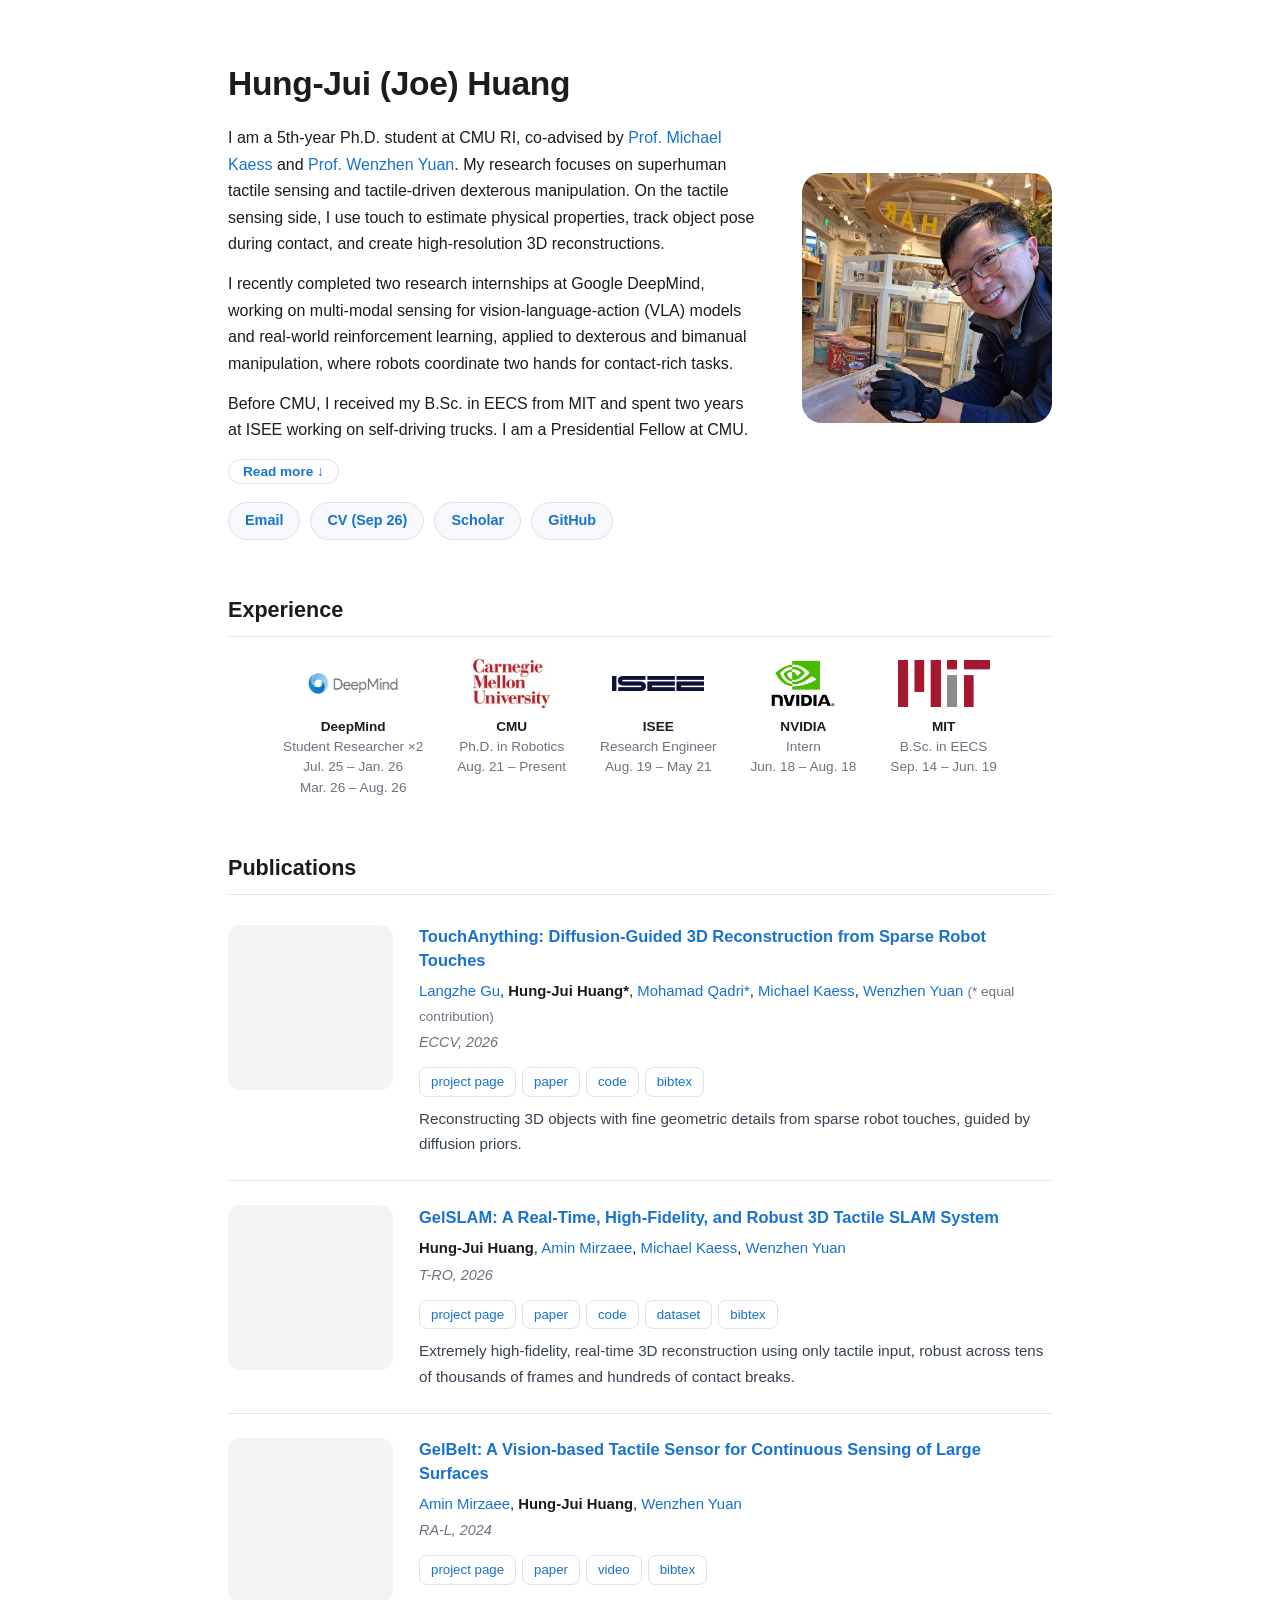
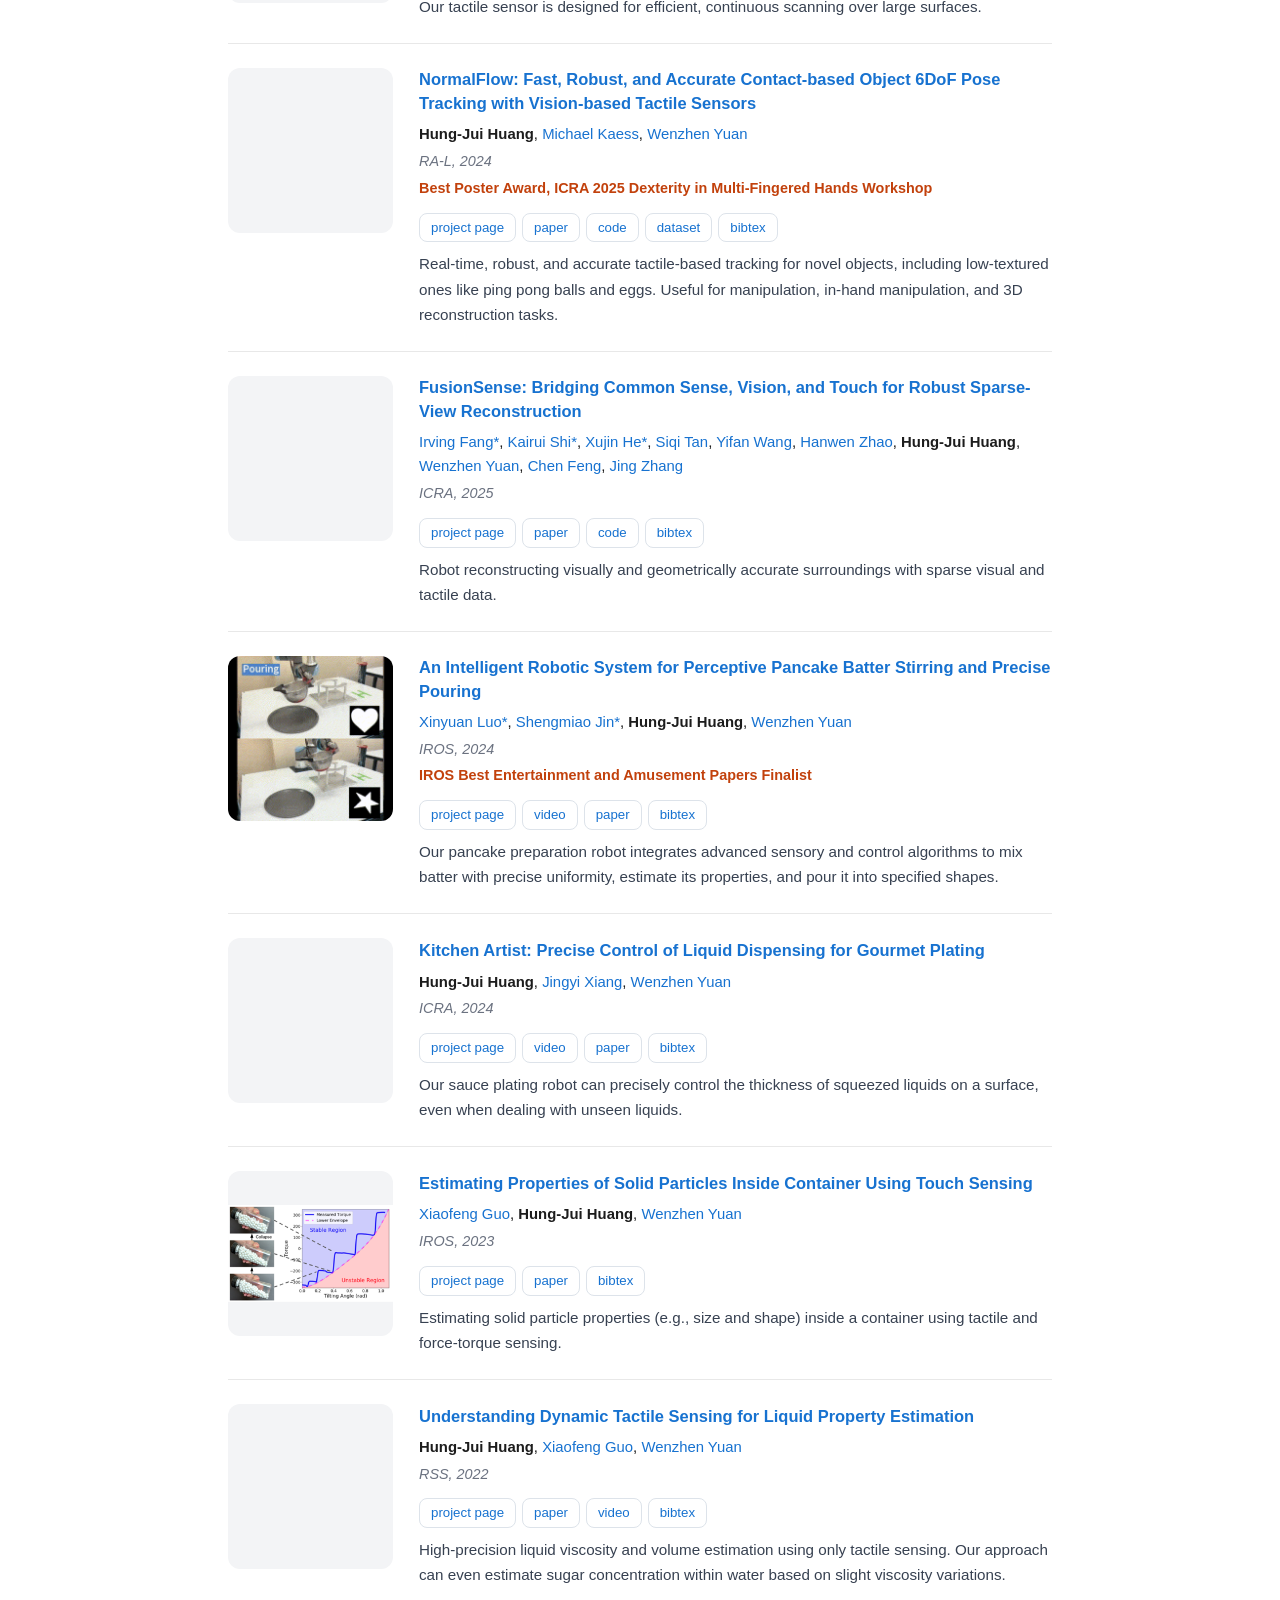
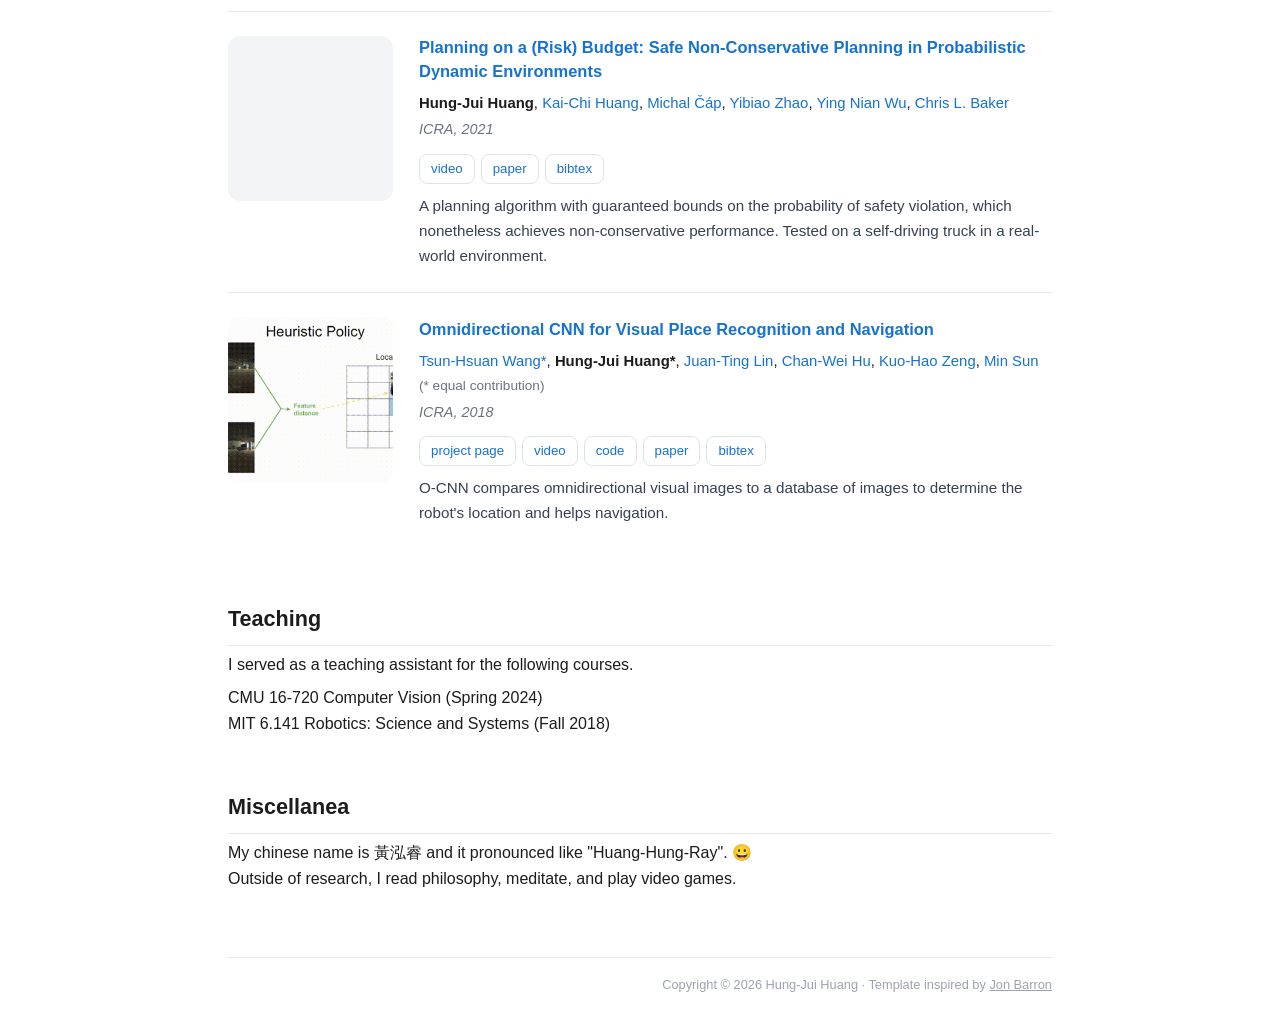
==== commit 2b452311: "Update content for Sept 2026: TouchAnything, T-RO, new CV, refreshed bio - Add TouchAnything (ECCV 2" ====
--- a/index.html
+++ b/index.html
@@ -9,7 +9,7 @@
   <meta name="keywords" content="Hung-Jui Huang, Joe Huang, Hung-Jui (Joe) Huang">
   <title>Hung-Jui (Joe) Huang</title>
   <link rel="shortcut icon" href="images/favicon/favicon.ico" type="image/x-icon">
-  <link rel="stylesheet" type="text/css" href="stylesheet.css?v=20260921d">
+  <link rel="stylesheet" type="text/css" href="stylesheet.css?v=20260921e">
 
   <!-- Global site tag (gtag.js) - Google Analytics -->
   <script async src="https://www.googletagmanager.com/gtag/js?id=G-PYVRSFMDRL"></script>
@@ -34,21 +34,31 @@
       <div id="bio-short">
 <p>
   I am a 5th-year Ph.D. student at CMU RI, co-advised by <a href="https://www.cs.cmu.edu/~kaess/">Prof. Michael Kaess</a> and <a href="https://siebelschool.illinois.edu/about/people/all-faculty/yuanwz">Prof. Wenzhen Yuan</a>.
-  My research is about superhuman tactile sensing &mdash; actively estimating physical properties
-  and creating high-resolution 3D reconstructions. Recently, I interned at Google DeepMind, working on
-  vision-language-action (VLA) models for contact-rich manipulation. Before CMU, I received my B.Sc.
-  in EECS from MIT and spent two years at ISEE working on self-driving trucks. I am a Presidential
-  Fellow at CMU.
+  My research focuses on superhuman tactile sensing and tactile-driven dexterous manipulation.
+  On the tactile sensing side, I use touch to estimate physical properties, track object pose
+  during contact, and create high-resolution 3D reconstructions.
+</p>
+<p>
+  I recently completed two research internships at Google DeepMind, working on multi-modal sensing
+  for vision-language-action (VLA) models and real-world reinforcement learning, applied to
+  dexterous and bimanual manipulation, where robots coordinate two hands for contact-rich tasks.
+</p>
+<p>
+  Before CMU, I received my B.Sc. in EECS from MIT and spent two years at ISEE working on
+  self-driving trucks. I am a Presidential Fellow at CMU.
 </p>
       </div>
       <div id="bio-long" hidden>
 <p>
   I am a 5th-year Ph.D. student at CMU RI, co-advised by <a href="https://www.cs.cmu.edu/~kaess/">Prof. Michael Kaess</a> and <a href="https://siebelschool.illinois.edu/about/people/all-faculty/yuanwz">Prof. Wenzhen Yuan</a>.
   I am generally interested in robotics, computer vision, and machine learning.
-  My research is about superhuman tactile sensing, including actively estimating physical properties
-  and creating high-resolution 3D reconstructions. Recently, I completed a six-month internship at
-  Google DeepMind in London, where I worked on multimodal vision-language-action (VLA) models for
-  contact-rich manipulation tasks.
+  My research is about superhuman tactile sensing, including actively estimating physical properties,
+  tracking object pose during contact, and creating high-resolution 3D reconstructions, as well as
+  tactile-driven dexterous manipulation. I recently completed two research internships at Google
+  DeepMind in London, working on multi-modal sensing for vision-language-action (VLA) models and
+  real-world reinforcement learning. The work centered on bimanual manipulation, in which
+  a two-armed robot or a humanoid with dexterous hands coordinates both arms to perform contact-rich
+  tasks.
 </p>
 <p>
   I received my B.Sc. in EECS at MIT. During my undergrad, I worked with <a href="https://gjstein.com/">Prof. Gregory Stein</a> and <a href="https://aeroastro.mit.edu/people/nicholas-roy/">Prof. Nicholas Roy</a>.
@@ -64,7 +74,7 @@
       <button id="bio-toggle" type="button" aria-expanded="false">Read more &darr;</button>
       <div class="contact">
 <a href="mailto:hungjuih@andrew.cmu.edu">Email</a>
-<a href="data/Hung_Jui_Huang_CV_2025.pdf">CV (May 25)</a>
+<a href="data/Hung_Jui_Huang_CV_2026.pdf">CV (Sep 26)</a>
 <a href="https://scholar.google.com/citations?user=EKqo2-kAAAAJ&hl=en&oi=ao">Scholar</a>
 <a href="https://github.com/joehjhuang/">GitHub</a>
       </div>
@@ -74,7 +84,7 @@
 <section id="experience">
   <h2>Experience</h2>
   <div class="exp-row">
-    <div class="exp-item"><img src="images/deepmind.png" alt="DeepMind"><span class="org">DeepMind</span><br>Student Researcher<br>Jul. 25 &ndash; Jan. 26</div>
+    <div class="exp-item"><img src="images/deepmind.png" alt="DeepMind"><span class="org">DeepMind</span><br>Student Researcher &times;2<br>Jul. 25 &ndash; Jan. 26<br>Mar. 26 &ndash; Aug. 26</div>
     <div class="exp-item"><img src="images/cmu.jpg" alt="CMU"><span class="org">CMU</span><br>Ph.D. in Robotics<br>Aug. 21 &ndash; Present</div>
     <div class="exp-item"><img src="images/isee.png" alt="ISEE"><span class="org">ISEE</span><br>Research Engineer<br>Aug. 19 &ndash; May 21</div>
     <div class="exp-item"><img src="images/nvidia.png" alt="NVIDIA"><span class="org">NVIDIA</span><br>Intern<br>Jun. 18 &ndash; Aug. 18</div>
@@ -85,13 +95,24 @@
   <h2>Publications</h2>
 
   <div class="pub">
+    <div class="pub-media"><video muted loop playsinline preload="none" aria-hidden="true"><source src="images/touchanything.mp4" type="video/mp4"></video></div>
+    <div class="pub-body">
+      <a class="pub-title" href="https://grange007.github.io/touchanything/">TouchAnything: Diffusion-Guided 3D Reconstruction from Sparse Robot Touches</a>
+      <div class="pub-authors"><a href="https://grange007.github.io/">Langzhe Gu</a>, <strong>Hung-Jui Huang*</strong>, <a href="https://www.cs.cmu.edu/~mqadri/">Mohamad Qadri*</a>, <a href="https://www.cs.cmu.edu/~kaess/">Michael Kaess</a>, <a href="https://siebelschool.illinois.edu/about/people/all-faculty/yuanwz">Wenzhen Yuan</a> <span class="equal-note">(* equal contribution)</span></div>
+      <div class="pub-venue"><span class="venue">ECCV, 2026</span></div>
+      <div class="pub-links"><a href="https://grange007.github.io/touchanything/">project page</a><a href="https://arxiv.org/abs/2604.08945">paper</a><a href="https://github.com/Grange007/touchanything">code</a><a href="data/touchanything.bib">bibtex</a></div>
+      <p class="pub-desc">Reconstructing 3D objects with fine geometric details from sparse robot touches, guided by diffusion priors.</p>
+    </div>
+  </div>
+
+  <div class="pub">
     <div class="pub-media"><video muted loop playsinline preload="none" aria-hidden="true"><source src="images/gelslam.mp4" type="video/mp4"></video></div>
     <div class="pub-body">
       <a class="pub-title" href="https://joehjhuang.github.io/gelslam/">GelSLAM: A Real-Time, High-Fidelity, and Robust 3D Tactile SLAM System</a>
       <div class="pub-authors"><strong>Hung-Jui Huang</strong>, <a href="https://www.aminmirzaee.com/">Amin Mirzaee</a>, <a href="https://www.cs.cmu.edu/~kaess/">Michael Kaess</a>, <a href="https://siebelschool.illinois.edu/about/people/all-faculty/yuanwz">Wenzhen Yuan</a></div>
-      <div class="pub-venue"><span class="venue">Under Review</span></div>
+      <div class="pub-venue"><span class="venue">T-RO, 2026</span></div>
       <div class="pub-links"><a href="https://joehjhuang.github.io/gelslam/">project page</a><a href="https://arxiv.org/abs/2508.15990">paper</a><a href="https://github.com/rpl-cmu/gelslam">code</a><a href="https://huggingface.co/datasets/joehjhuang/GelSLAM_dataset">dataset</a><a href="data/gelslam.bib">bibtex</a></div>
-      <p class="pub-desc">Extremely high-fidelity, real-time 3D reconstruction using only tactile input.</p>
+      <p class="pub-desc">Extremely high-fidelity, real-time 3D reconstruction using only tactile input, robust across tens of thousands of frames and hundreds of contact breaks.</p>
     </div>
   </div>
 
--- a/stylesheet.css
+++ b/stylesheet.css
@@ -29,8 +29,8 @@
 .exp-item .org { font-weight:600; color:var(--ink); }
 .pub { display:flex; gap:26px; padding:24px 0; border-bottom:1px solid var(--line); }
 .pub:last-child { border-bottom:none; }
-.pub-media { flex:0 0 195px; }
-.pub-media video, .pub-media img { width:195px; height:152px; object-fit:cover; border-radius:12px;
+.pub-media { flex:0 0 165px; }
+.pub-media video, .pub-media img { width:165px; height:165px; object-fit:cover; border-radius:12px;
   display:block; background:#f3f4f6; }
 .pub-title { font-weight:700; font-size:1.03rem; line-height:1.45; display:inline-block; }
 .pub-authors { margin-top:5px; font-size:.93rem; }
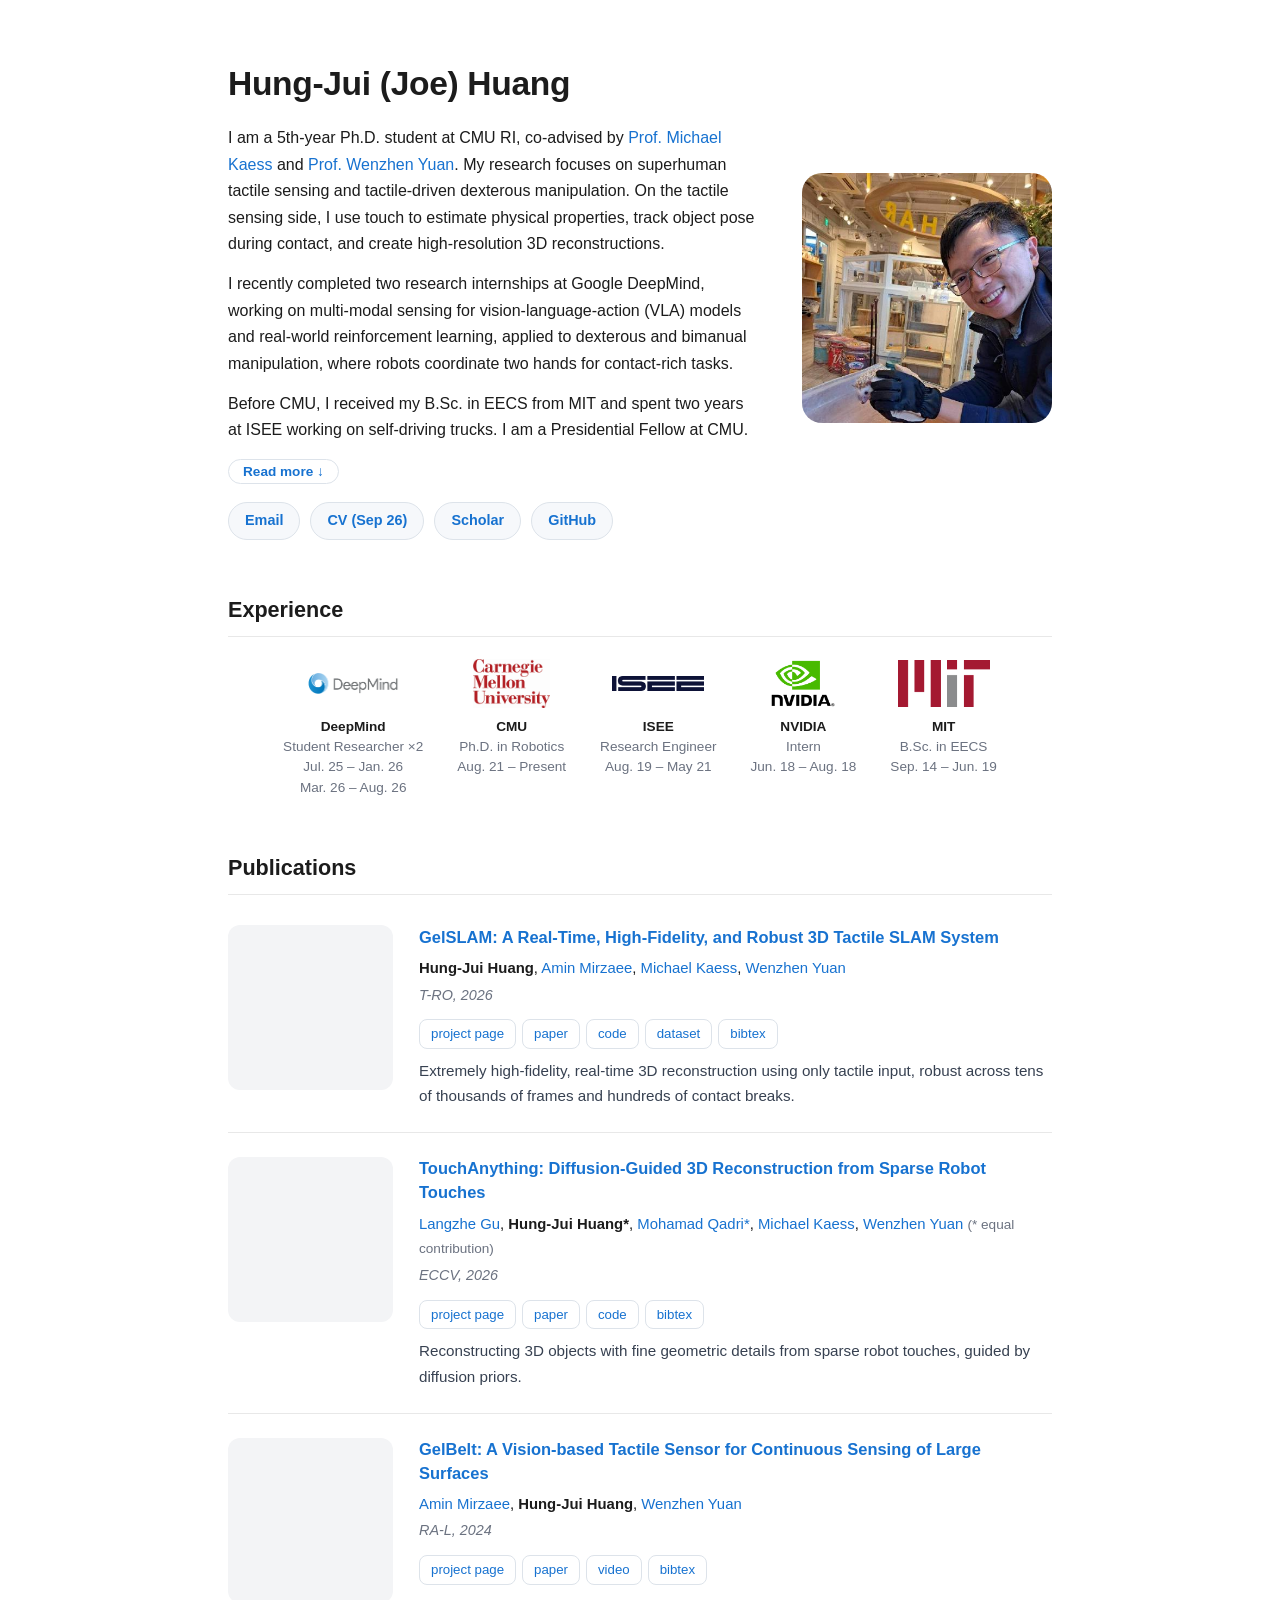
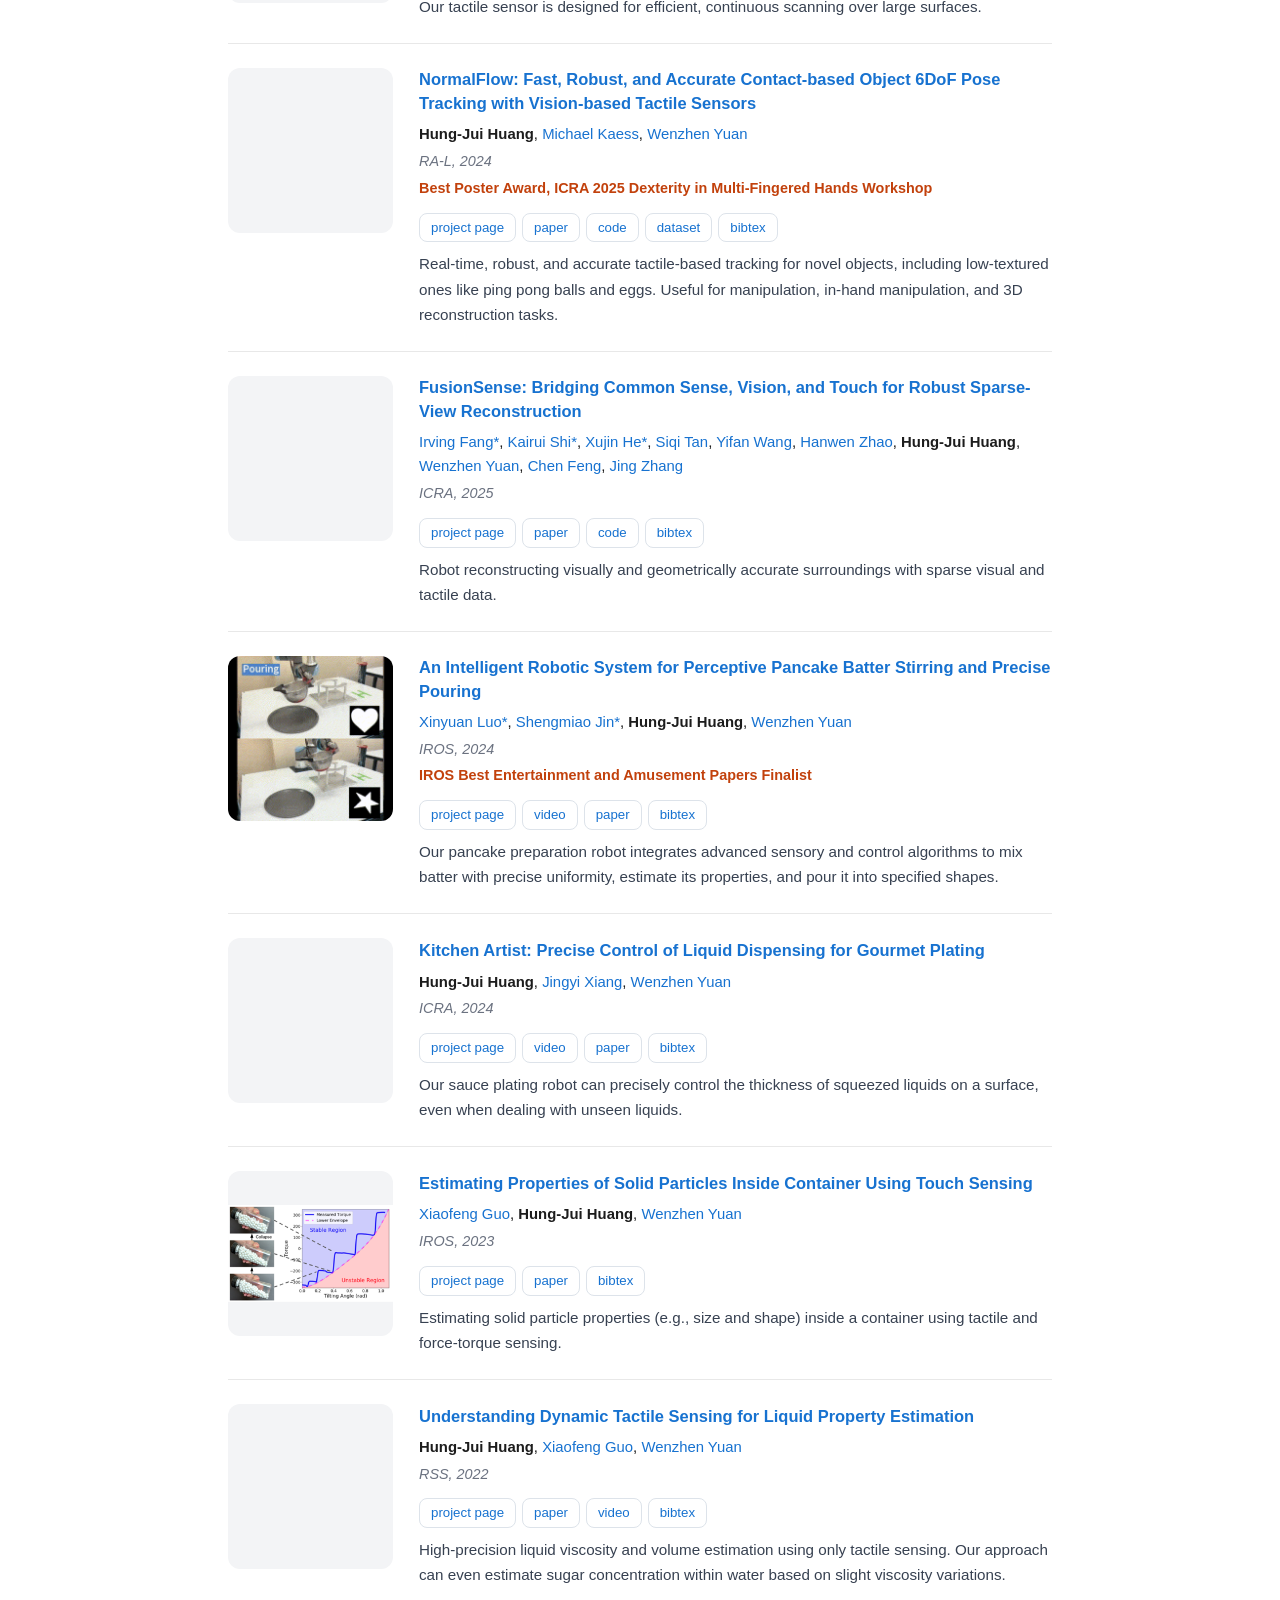
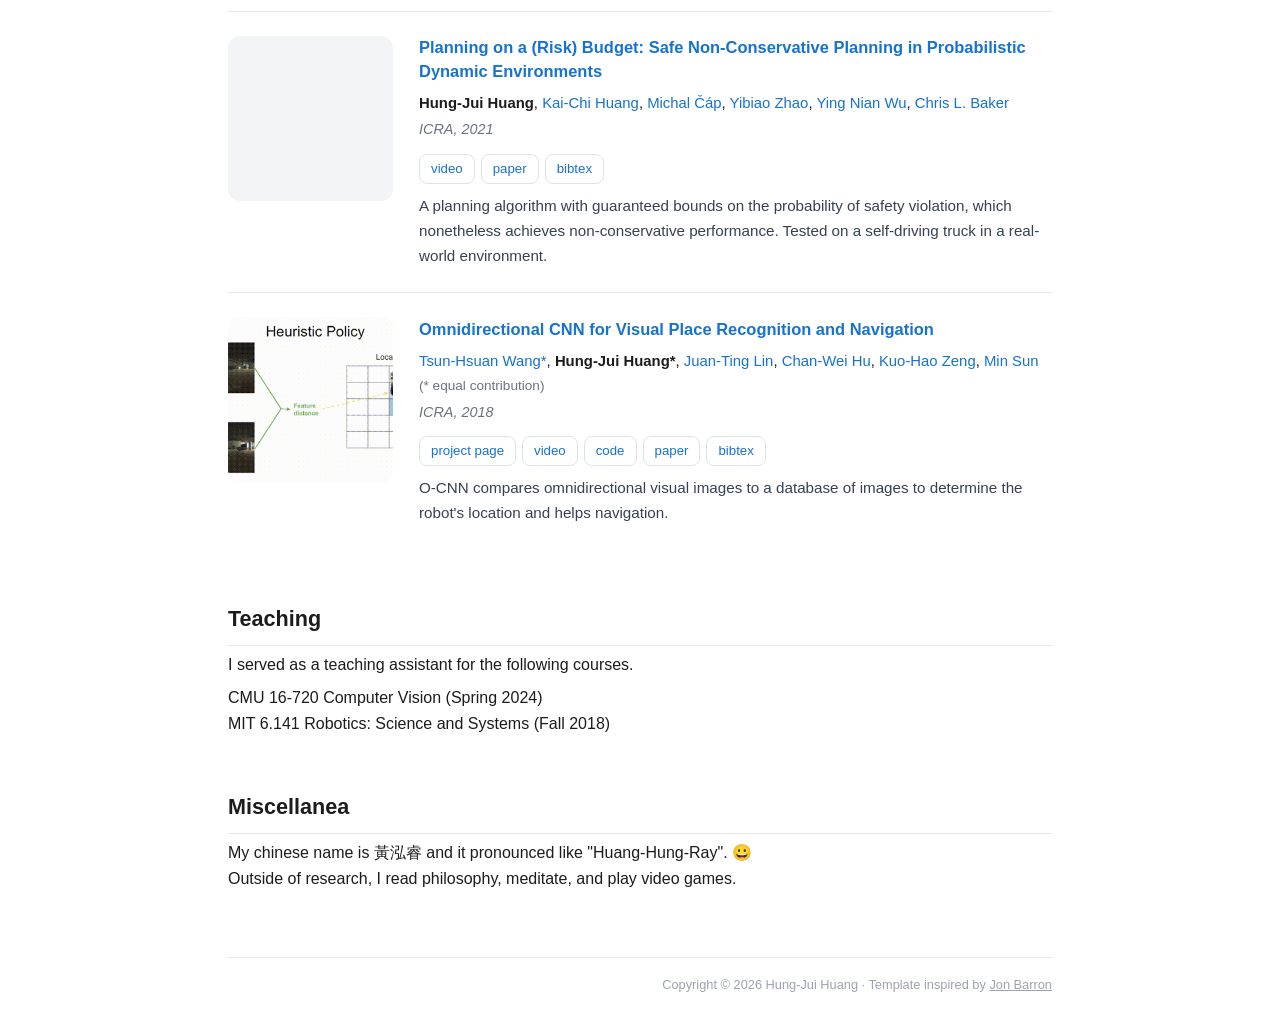
==== commit b2812c92: "Put GelSLAM first in publications; update CV Co-Authored-By: Claude Opus 5 (1M context) <noreply@ant" ====
--- a/index.html
+++ b/index.html
@@ -95,6 +95,17 @@
   <h2>Publications</h2>
 
   <div class="pub">
+    <div class="pub-media"><video muted loop playsinline preload="none" aria-hidden="true"><source src="images/gelslam.mp4" type="video/mp4"></video></div>
+    <div class="pub-body">
+      <a class="pub-title" href="https://joehjhuang.github.io/gelslam/">GelSLAM: A Real-Time, High-Fidelity, and Robust 3D Tactile SLAM System</a>
+      <div class="pub-authors"><strong>Hung-Jui Huang</strong>, <a href="https://www.aminmirzaee.com/">Amin Mirzaee</a>, <a href="https://www.cs.cmu.edu/~kaess/">Michael Kaess</a>, <a href="https://siebelschool.illinois.edu/about/people/all-faculty/yuanwz">Wenzhen Yuan</a></div>
+      <div class="pub-venue"><span class="venue">T-RO, 2026</span></div>
+      <div class="pub-links"><a href="https://joehjhuang.github.io/gelslam/">project page</a><a href="https://arxiv.org/abs/2508.15990">paper</a><a href="https://github.com/rpl-cmu/gelslam">code</a><a href="https://huggingface.co/datasets/joehjhuang/GelSLAM_dataset">dataset</a><a href="data/gelslam.bib">bibtex</a></div>
+      <p class="pub-desc">Extremely high-fidelity, real-time 3D reconstruction using only tactile input, robust across tens of thousands of frames and hundreds of contact breaks.</p>
+    </div>
+  </div>
+
+  <div class="pub">
     <div class="pub-media"><video muted loop playsinline preload="none" aria-hidden="true"><source src="images/touchanything.mp4" type="video/mp4"></video></div>
     <div class="pub-body">
       <a class="pub-title" href="https://grange007.github.io/touchanything/">TouchAnything: Diffusion-Guided 3D Reconstruction from Sparse Robot Touches</a>
@@ -102,17 +113,6 @@
       <div class="pub-venue"><span class="venue">ECCV, 2026</span></div>
       <div class="pub-links"><a href="https://grange007.github.io/touchanything/">project page</a><a href="https://arxiv.org/abs/2604.08945">paper</a><a href="https://github.com/Grange007/touchanything">code</a><a href="data/touchanything.bib">bibtex</a></div>
       <p class="pub-desc">Reconstructing 3D objects with fine geometric details from sparse robot touches, guided by diffusion priors.</p>
-    </div>
-  </div>
-
-  <div class="pub">
-    <div class="pub-media"><video muted loop playsinline preload="none" aria-hidden="true"><source src="images/gelslam.mp4" type="video/mp4"></video></div>
-    <div class="pub-body">
-      <a class="pub-title" href="https://joehjhuang.github.io/gelslam/">GelSLAM: A Real-Time, High-Fidelity, and Robust 3D Tactile SLAM System</a>
-      <div class="pub-authors"><strong>Hung-Jui Huang</strong>, <a href="https://www.aminmirzaee.com/">Amin Mirzaee</a>, <a href="https://www.cs.cmu.edu/~kaess/">Michael Kaess</a>, <a href="https://siebelschool.illinois.edu/about/people/all-faculty/yuanwz">Wenzhen Yuan</a></div>
-      <div class="pub-venue"><span class="venue">T-RO, 2026</span></div>
-      <div class="pub-links"><a href="https://joehjhuang.github.io/gelslam/">project page</a><a href="https://arxiv.org/abs/2508.15990">paper</a><a href="https://github.com/rpl-cmu/gelslam">code</a><a href="https://huggingface.co/datasets/joehjhuang/GelSLAM_dataset">dataset</a><a href="data/gelslam.bib">bibtex</a></div>
-      <p class="pub-desc">Extremely high-fidelity, real-time 3D reconstruction using only tactile input, robust across tens of thousands of frames and hundreds of contact breaks.</p>
     </div>
   </div>
 
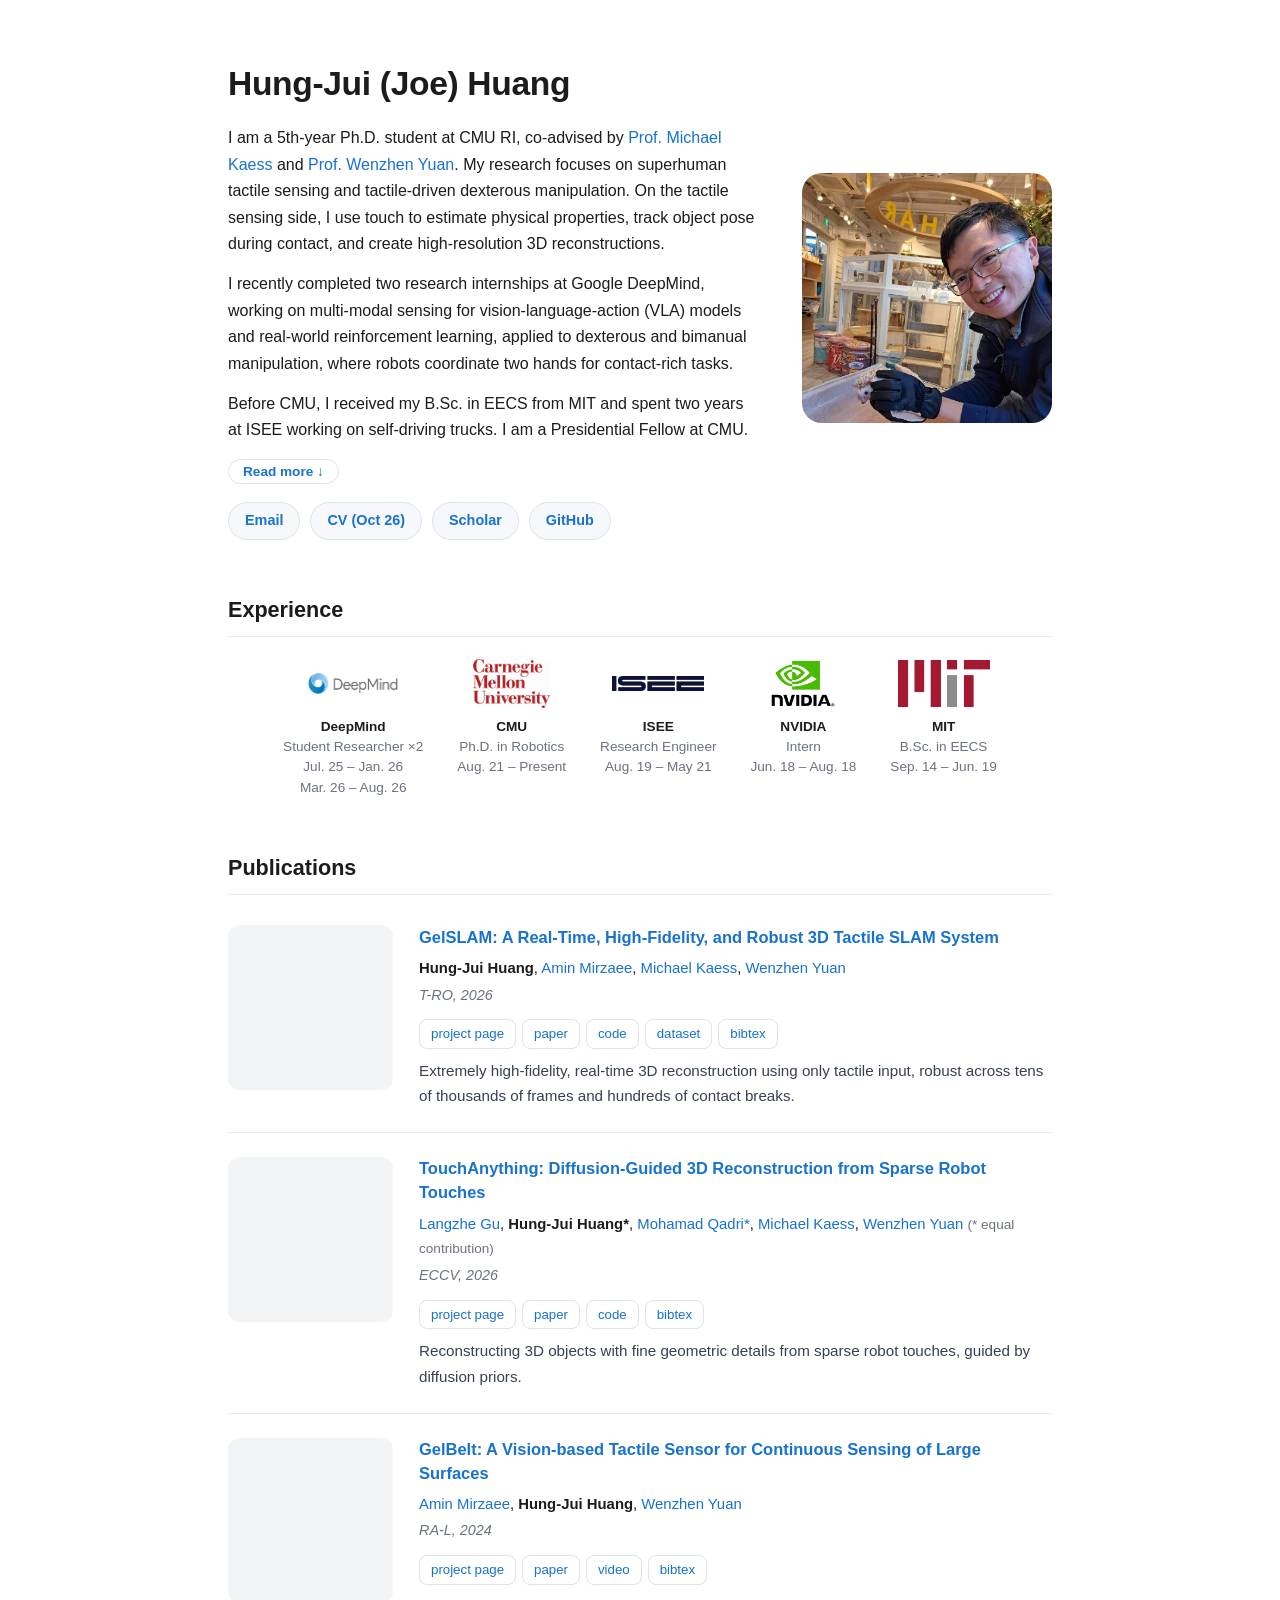
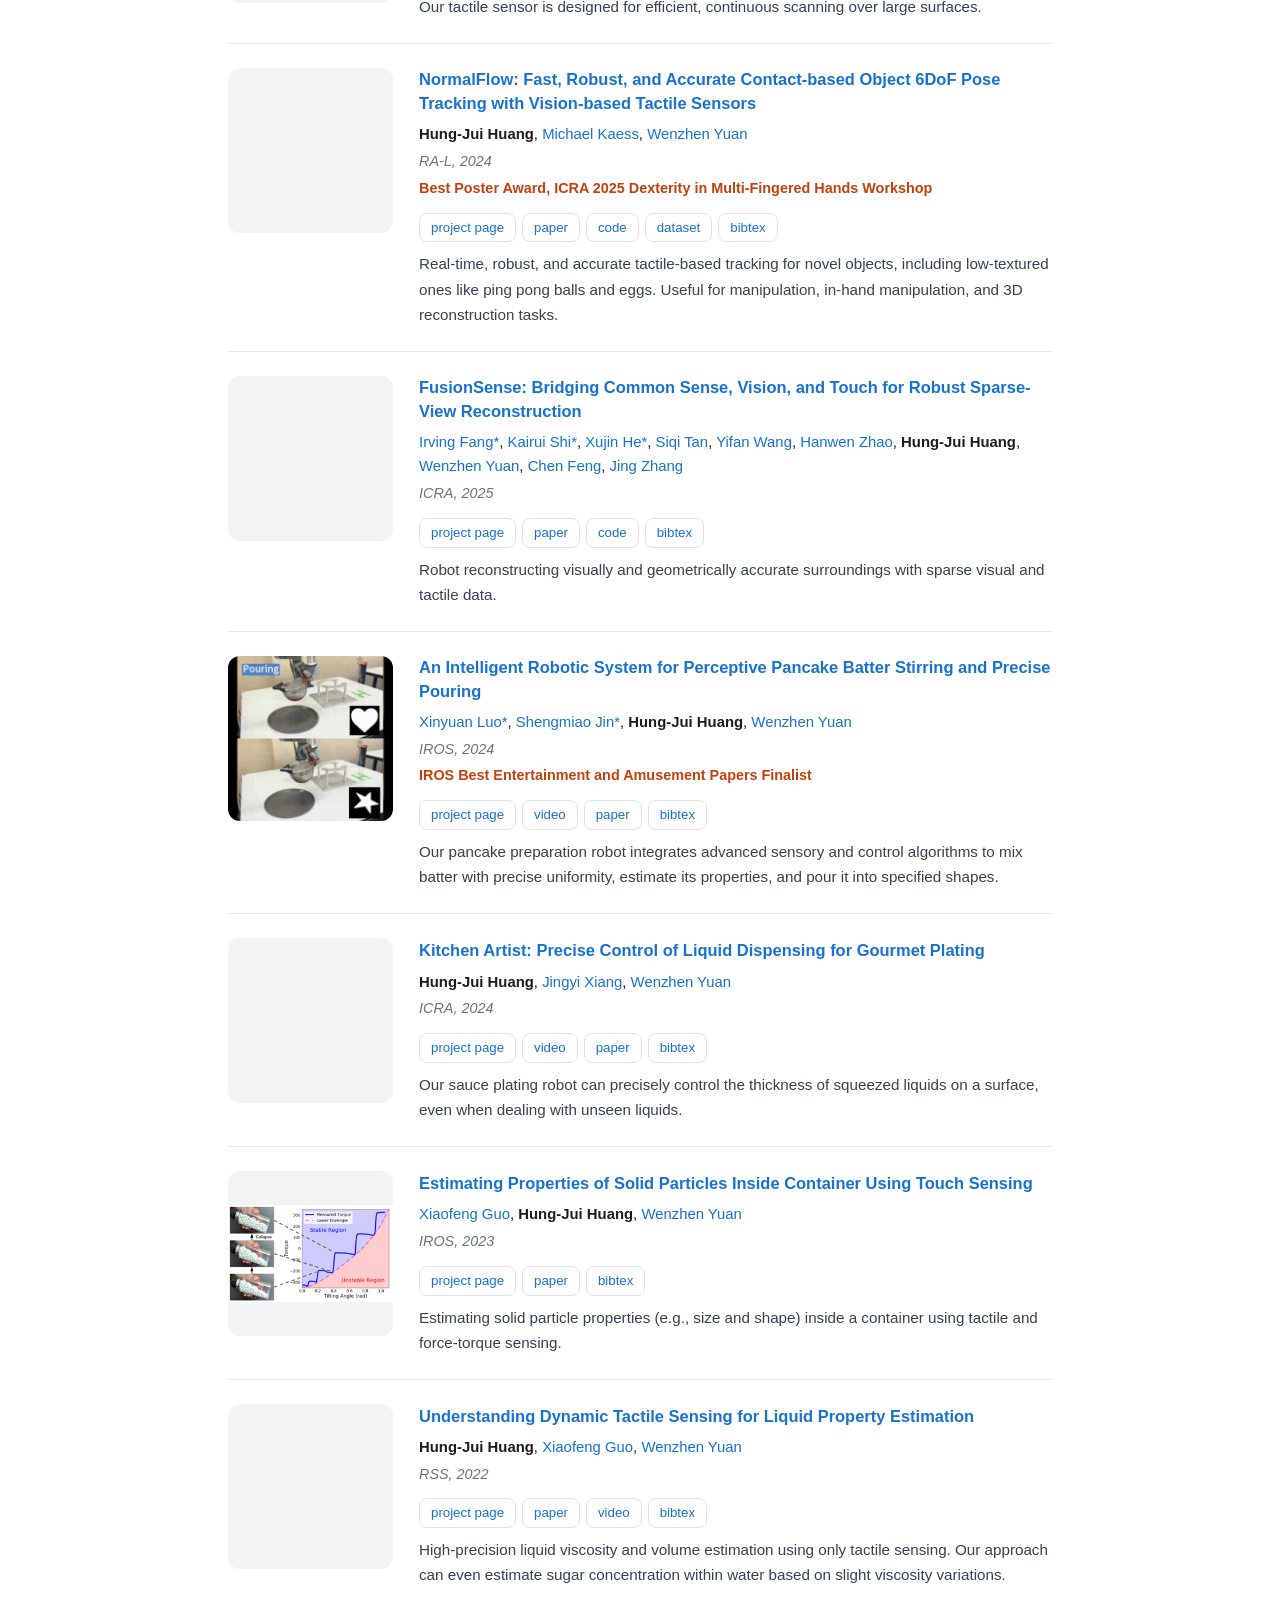
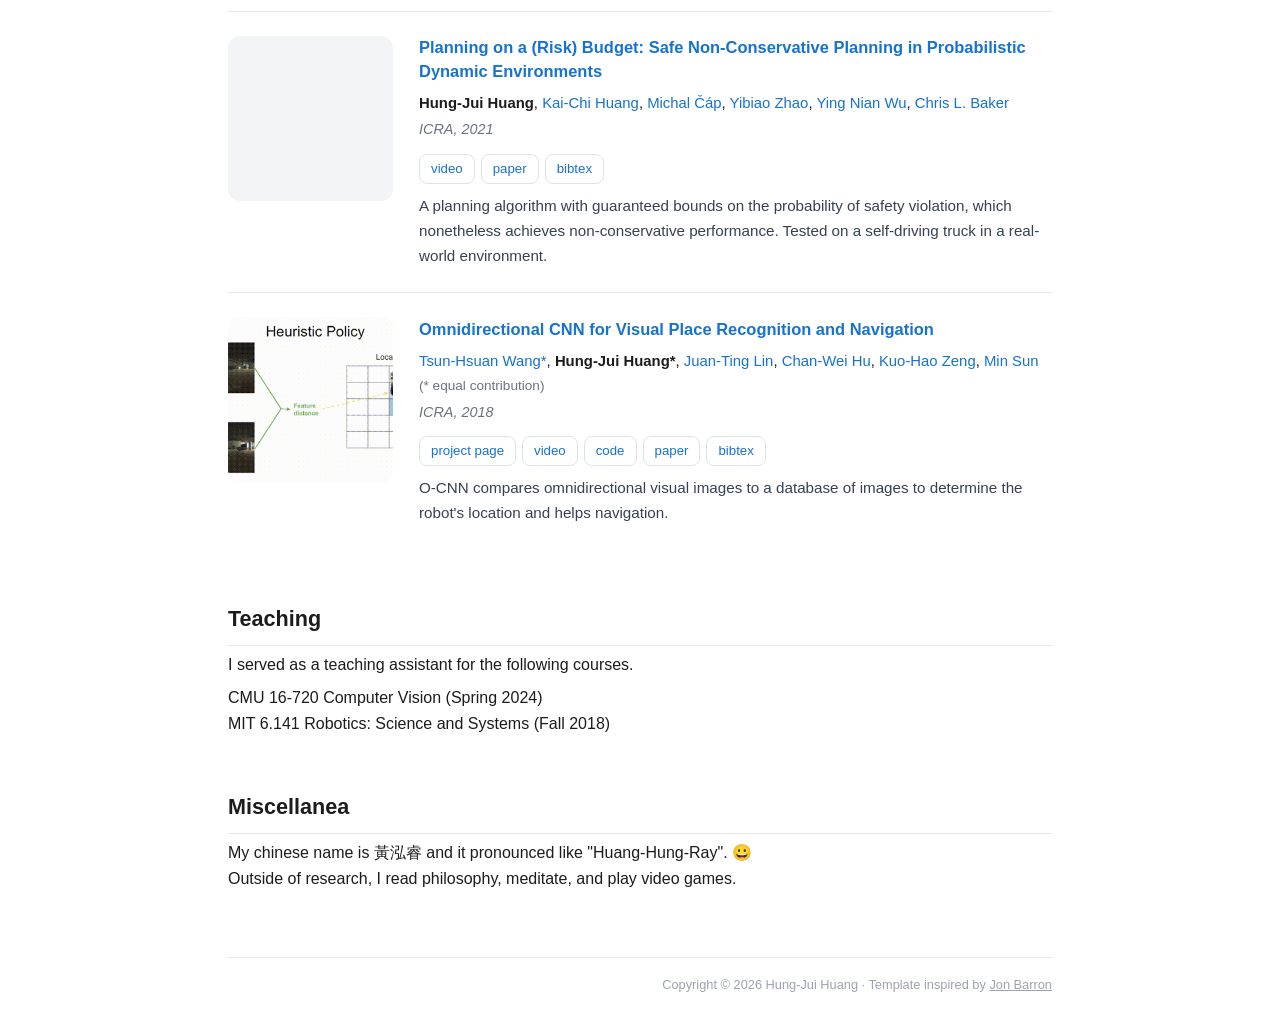
==== commit fdc75b77: "Update CV (Oct 2026) Co-Authored-By: Claude Opus 5.5 <noreply@anthropic.com>" ====
--- a/index.html
+++ b/index.html
@@ -74,7 +74,7 @@
       <button id="bio-toggle" type="button" aria-expanded="false">Read more &darr;</button>
       <div class="contact">
 <a href="mailto:hungjuih@andrew.cmu.edu">Email</a>
-<a href="data/Hung_Jui_Huang_CV_2026.pdf">CV (Sep 26)</a>
+<a href="data/Hung_Jui_Huang_CV_2026.pdf">CV (Oct 26)</a>
 <a href="https://scholar.google.com/citations?user=EKqo2-kAAAAJ&hl=en&oi=ao">Scholar</a>
 <a href="https://github.com/joehjhuang/">GitHub</a>
       </div>
